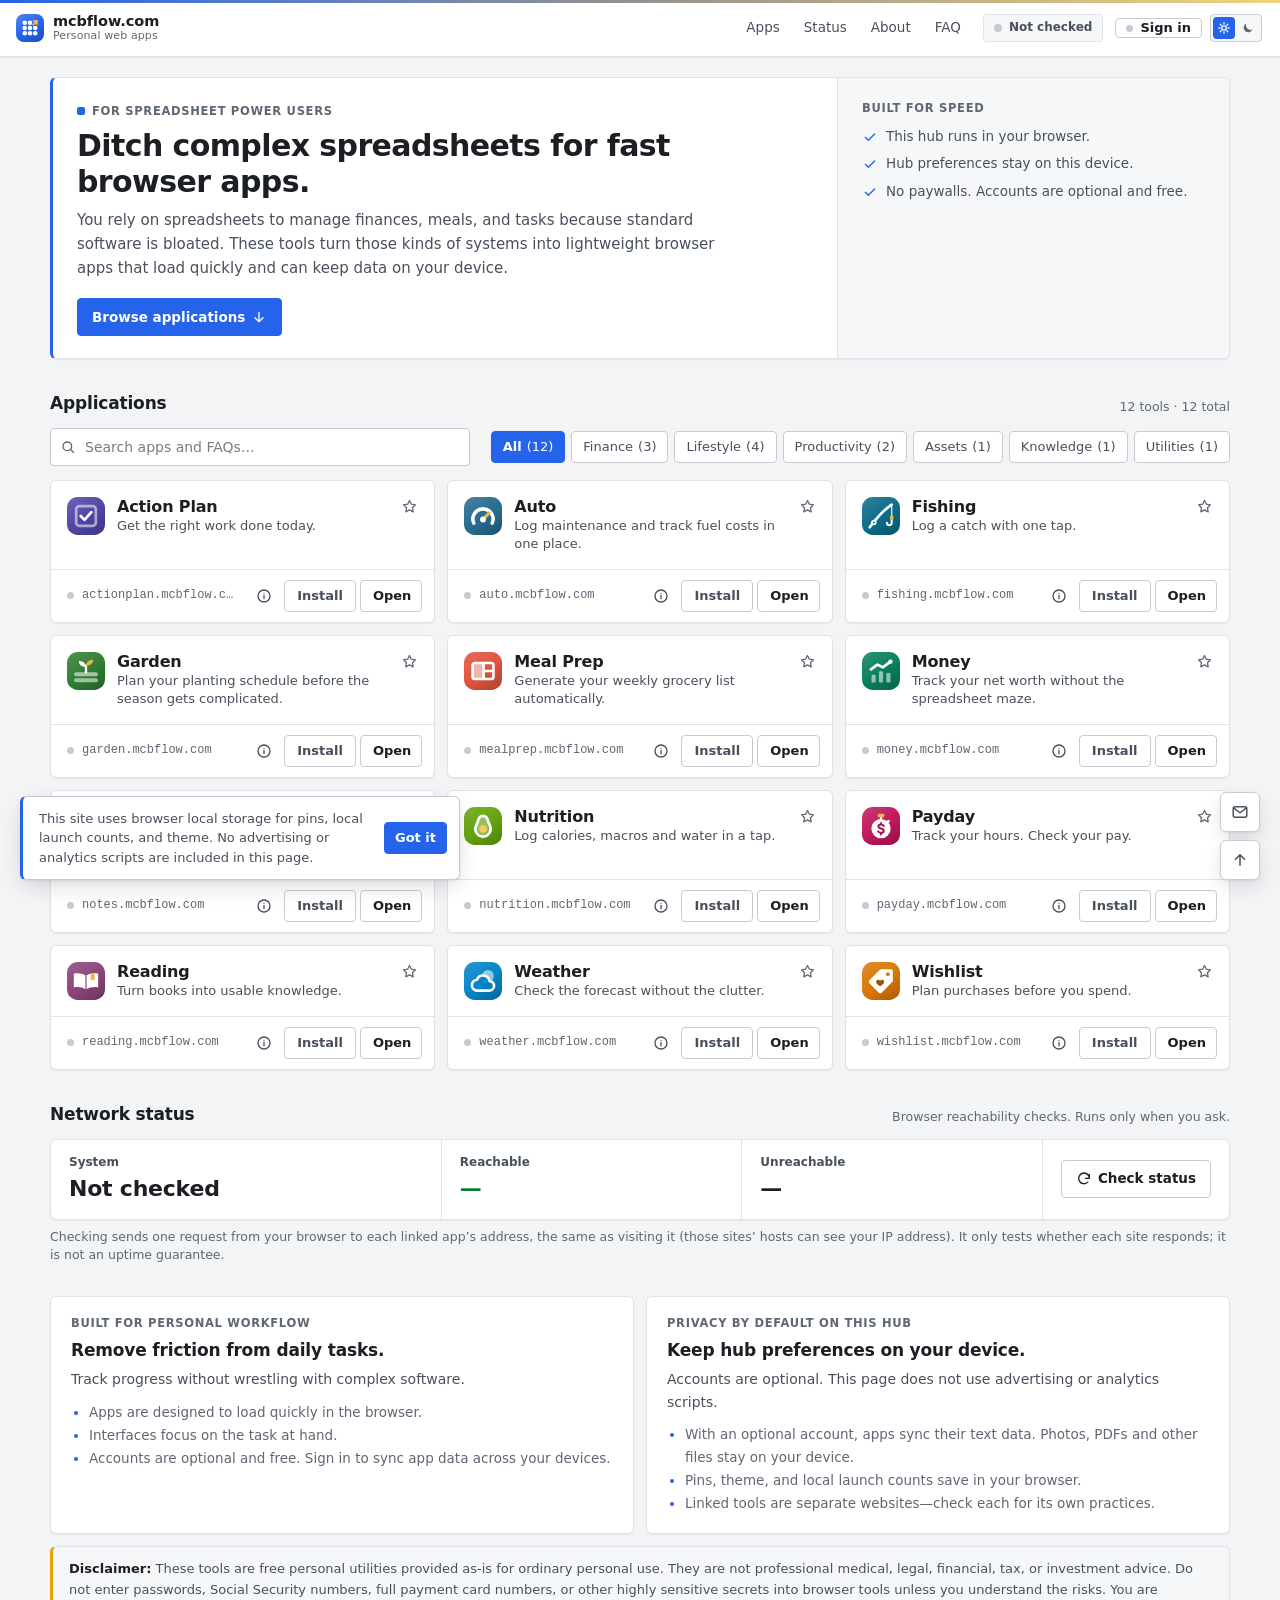
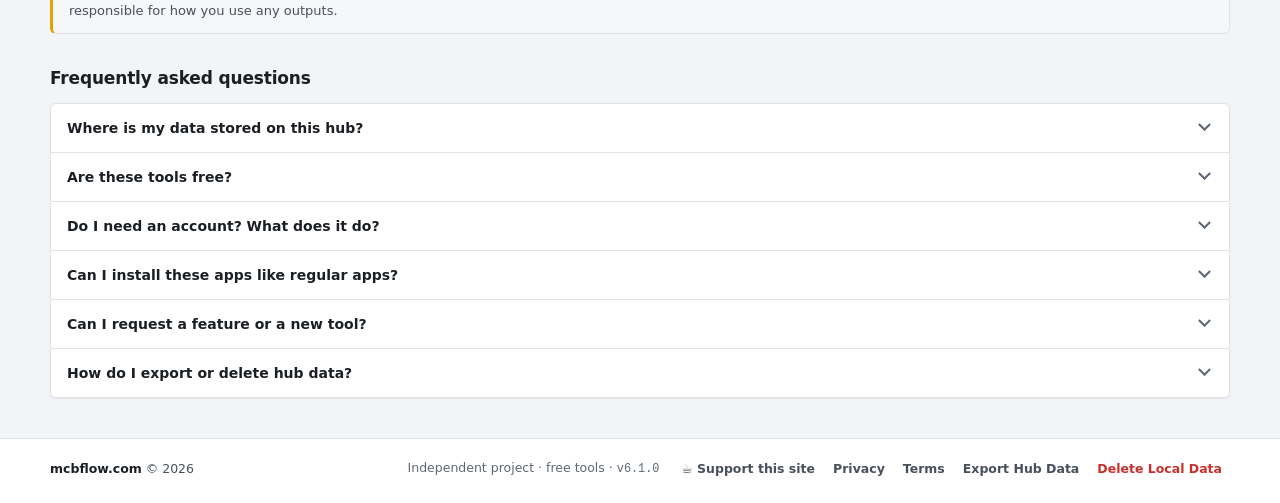
==== index.html @ af7d4f02 "Add files via upload" ====
<!DOCTYPE html>
<html lang="en" data-theme="light">
<head>
<meta charset="UTF-8">
<meta name="viewport" content="width=device-width, initial-scale=1.0">
<meta name="theme-color" content="#ffffff">
<meta name="description" content="mcbflow.com: Practical browser tools for spreadsheet users. Free, local-first personal web apps.">
<meta name="referrer" content="strict-origin-when-cross-origin">
<meta http-equiv="Content-Security-Policy" content="default-src 'none'; script-src 'unsafe-inline'; style-src 'self' 'unsafe-inline'; img-src 'self' data:; connect-src https:; base-uri 'none'; form-action 'none'">
<title>mcbflow.com: Personal Web Apps</title>
<link rel="canonical" href="https://mcbflow.com/">
<meta property="og:type" content="website">
<meta property="og:site_name" content="mcbflow.com">
<meta property="og:url" content="https://mcbflow.com/">
<meta property="og:title" content="mcbflow.com: free browser apps by Matthew Broyer">
<meta property="og:description" content="Free, local-first web apps for money, pay, meals, notes, reading, nutrition, garden, fishing, weather and more. Open them in your browser or install them.">
<meta property="og:image" content="https://mcbflow.com/og-image.png">
<meta property="og:image:width" content="1200">
<meta property="og:image:height" content="630">
<meta property="og:image:alt" content="mcbflow.com: free browser apps by Matthew Broyer">
<meta name="twitter:card" content="summary_large_image">
<link rel="icon" href="/favicon.svg" type="image/svg+xml">
<link rel="icon" href="/favicon.ico" sizes="any">
<link rel="apple-touch-icon" href="/apple-touch-icon.png">
<script>
// Clickjacking guard: GitHub Pages can't send frame-blocking headers, so refuse to display inside another site's frame.
if (window.top !== window.self) { document.documentElement.style.display = "none"; try { window.top.location = window.self.location.href; } catch (_) {} }
</script>
<link rel="stylesheet" href="/hub.css">
</head>
<body>

<a href="#main-content" class="skip-link">Skip to content</a>

<header class="topbar page-bar">
 <div class="shell topbarInner">
  <a class="brand" href="#">
   <span class="brandMark" aria-hidden="true"><svg focusable="false" xmlns="http://www.w3.org/2000/svg" viewBox="0 0 64 64"><defs><linearGradient id="hbg" gradientUnits="userSpaceOnUse" x1="10" y1="0" x2="54" y2="64"><stop offset="0" stop-color="#4B7FF0"/><stop offset=".55" stop-color="#2563EB"/><stop offset="1" stop-color="#1A4FC4"/></linearGradient><clipPath id="hbc"><rect width="64" height="64" rx="18"/></clipPath></defs><g clip-path="url(#hbc)"><rect width="64" height="64" fill="url(#hbg)"/><g fill="#fff"><circle cx="20" cy="20" r="5.2"/><circle cx="32" cy="20" r="5.2"/><circle cx="20" cy="32" r="5.2"/><circle cx="32" cy="32" r="5.2"/><circle cx="44" cy="32" r="5.2"/><circle cx="20" cy="44" r="5.2"/><circle cx="32" cy="44" r="5.2"/><circle cx="44" cy="44" r="5.2"/></g>
<path d="M39.5 24.5 48 16M41 16h7v7" fill="none" stroke="#F2B640" stroke-width="4.2" stroke-linecap="round" stroke-linejoin="round"/></g></svg></span>
   <span>
    <span class="brandName">mcbflow.com</span>
    <span class="brandSub">Personal web apps</span>
   </span>
  </a>
  <div class="headerActions actions">
   <nav class="topnav" id="mainNav" aria-label="Site navigation">
    <a href="#apps">Apps</a>
    <a href="#status-title">Status</a>
    <a href="#about">About</a>
    <a href="#faq">FAQ</a>
    <span class="navStatus" title="Linked app reachability">
     <span id="navStatusDot" class="statusDot dim" aria-hidden="true"></span>
     <span id="navStatusText">Not checked</span>
    </span>
   </nav>
   <a id="accountBtn" class="btn sm acctBtn" href="/account.html" title="Optional account for syncing app data"><span id="acctDot" class="statusDot dim" aria-hidden="true"></span><span id="acctLbl">Sign in</span></a>
   <button id="themeToggle" class="themesw" type="button" role="switch" aria-checked="false" aria-label="Dark mode" title="Dark mode"><span class="tk"><svg class="i-sun" viewBox="0 0 20 20" width="14" height="14" aria-hidden="true" fill="none" stroke="currentColor" stroke-width="1.8" stroke-linecap="round"><circle cx="10" cy="10" r="3.2"/><path d="M10 2.5v1.8M10 15.7v1.8M2.5 10h1.8M15.7 10h1.8M4.7 4.7l1.3 1.3M14 14l1.3 1.3M4.7 15.3 6 14M14 6l1.3-1.3"/></svg><svg class="i-moon" viewBox="0 0 20 20" width="14" height="14" aria-hidden="true" fill="currentColor"><path d="M16.5 12.2A6.6 6.6 0 0 1 7.8 3.5a6.6 6.6 0 1 0 8.7 8.7Z"/></svg><i class="th"></i></span></button>
   <button id="mobileMenuBtn" class="btn btn-icon menu-toggle tb" type="button" aria-expanded="false" aria-label="Toggle menu" aria-controls="mainNav"><svg class="i" viewBox="0 0 24 24" aria-hidden="true"><path d="M4 6h16M4 12h16M4 18h16"/></svg></button>
  </div>
  <div id="scrollProgress" class="scroll-progress" role="presentation"></div>
 </div>
</header>

<main id="main-content" class="shell">
 <section class="hero" aria-labelledby="heroTitle">
  <div class="heroGrid">
   <div class="heroMain">
    <span class="kicker"><span class="kickerMark" aria-hidden="true"></span>For spreadsheet power users</span>
    <h1 id="heroTitle">Ditch complex spreadsheets for fast browser apps.</h1>
    <p class="heroCopy">You rely on spreadsheets to manage finances, meals, and tasks because standard software is bloated. These tools turn those kinds of systems into lightweight browser apps that load quickly and can keep data on your device.</p>
    <a href="#apps" class="btn btnPrimary">Browse applications <svg class="i" viewBox="0 0 24 24" aria-hidden="true"><path d="M12 5v14M6 13l6 6 6-6"/></svg></a>
   </div>
   <aside class="heroSide">
    <div class="sideTitle">Built for speed</div>
    <ul class="sideText">
     <li><svg class="i" viewBox="0 0 24 24" aria-hidden="true"><path d="M5 12.5l4.5 4.5L19 7.5"/></svg>This hub runs in your browser.</li>
     <li><svg class="i" viewBox="0 0 24 24" aria-hidden="true"><path d="M5 12.5l4.5 4.5L19 7.5"/></svg>Hub preferences stay on this device.</li>
     <li><svg class="i" viewBox="0 0 24 24" aria-hidden="true"><path d="M5 12.5l4.5 4.5L19 7.5"/></svg>No paywalls. Accounts are optional and free.</li>
    </ul>
   </aside>
  </div>
 </section>

 <section id="apps" class="section" aria-labelledby="apps-title">
  <div class="sectionHead">
   <h2 id="apps-title" class="sectionTitle">Applications</h2>
   <div id="resultMeta" class="sectionMeta">10 tools</div>
  </div>
  <div class="controls">
   <label for="searchInput" class="searchWrap">
    <span class="vh">Search applications and FAQs</span>
    <svg class="i" viewBox="0 0 24 24" aria-hidden="true"><circle cx="11" cy="11" r="6.5"/><path d="M20 20l-4.2-4.2"/></svg>
    <input id="searchInput" class="search" type="search" placeholder="Search apps and FAQs…" autocomplete="off">
   </label>
   <div id="filters" class="filters" role="group" aria-label="Filter applications"></div>
  </div>
  <div id="toolsGrid" class="grid"></div>
  <div id="emptyState" class="empty" hidden>
   <strong>No apps match that search.</strong>
   <span>Try a different term, or pick “All” to see every tool.</span>
  </div>
 </section>

 <section class="section" aria-labelledby="status-title">
  <div class="sectionHead">
   <h2 id="status-title" class="sectionTitle">Network status</h2>
   <div class="sectionMeta">Browser reachability checks. Runs only when you ask.</div>
  </div>
  <div class="statusBoard" role="status" aria-live="polite">
   <div class="statusBlock">
    <div class="statusLabel">System</div>
    <div id="systemStatus" class="statusValue white">Not checked</div>
   </div>
   <div class="statusBlock">
    <div class="statusLabel">Reachable</div>
    <div id="onlineCount" class="statusValue green">—</div>
   </div>
   <div class="statusBlock">
    <div class="statusLabel">Unreachable</div>
    <div id="offlineCount" class="statusValue white">—</div>
   </div>
   <div class="statusBlock statusActions">
    <button id="refreshStatus" class="btn" type="button"><svg class="i" viewBox="0 0 24 24" aria-hidden="true"><path d="M20 11a8 8 0 1 0-2.3 5.7M20 5v6h-6"/></svg>Check status</button>
   </div>
  </div>
  <p class="statusNote">Checking sends one request from your browser to each linked app’s address, the same as visiting it (those sites’ hosts can see your IP address). It only tests whether each site responds; it is not an uptime guarantee.</p>
 </section>

 <section id="about" class="section" aria-labelledby="about-title">
  <h2 id="about-title" class="vh">About</h2>
  <div class="about">
   <div class="aboutBlock">
    <div class="eyebrow">Built for personal workflow</div>
    <h3>Remove friction from daily tasks.</h3>
    <p>Track progress without wrestling with complex software.</p>
    <ul>
     <li>Apps are designed to load quickly in the browser.</li>
     <li>Interfaces focus on the task at hand.</li>
     <li>Accounts are optional and free. Sign in to sync app data across your devices.</li>
    </ul>
   </div>
   <div class="aboutBlock">
    <div class="eyebrow">Privacy by default on this hub</div>
    <h3>Keep hub preferences on your device.</h3>
    <p>Accounts are optional. This page does not use advertising or analytics scripts.</p>
    <ul>
     <li>With an optional account, apps sync their text data. Photos, PDFs and other files stay on your device.</li>
     <li>Pins, theme, and local launch counts save in your browser.</li>
     <li>Linked tools are separate websites—check each for its own practices.</li>
    </ul>
   </div>
  </div>
  <div class="disclaimerBox" role="note">
   <strong>Disclaimer:</strong> These tools are free personal utilities provided as-is for ordinary personal use. They are not professional medical, legal, financial, tax, or investment advice. Do not enter passwords, Social Security numbers, full payment card numbers, or other highly sensitive secrets into browser tools unless you understand the risks. You are responsible for how you use any outputs.
  </div>
 </section>

 <section id="faq" class="section" aria-labelledby="faq-title">
  <div class="sectionHead">
   <h2 id="faq-title" class="sectionTitle">Frequently asked questions</h2>
  </div>
  <div class="faq-list">
   <div class="faq-item">
    <button class="faq-btn" type="button" aria-expanded="false" aria-controls="faq-ans-1">Where is my data stored on this hub?</button>
    <div class="faq-content" id="faq-ans-1" aria-hidden="true">
     <p>On this hub page, preferences such as theme, pinned apps, and local launch counts are stored in your browser’s local storage for this site only. These hub preferences are never uploaded. If you create an optional account, apps you sign in to also save a copy of their data to your account so it can sync between devices; see <strong>Privacy</strong> for details. Linked apps (Money, Meal Prep, and so on) are separate sites—review each app you use.</p>
    </div>
   </div>
   <div class="faq-item">
    <button class="faq-btn" type="button" aria-expanded="false" aria-controls="faq-ans-2">Are these tools free?</button>
    <div class="faq-content" id="faq-ans-2" aria-hidden="true">
     <p>This hub and the listed tools are free. Accounts are optional and free too; there’s no paid tier. Individual apps may change over time; if paid features ever appear, they should be stated clearly on that app. There's an optional "Support this site" link in the footer for anyone who wants to help cover hosting costs. It's never required.</p>
    </div>
   </div>
   <div class="faq-item">
    <button class="faq-btn" type="button" aria-expanded="false" aria-controls="faq-ans-account">Do I need an account? What does it do?</button>
    <div class="faq-content" id="faq-ans-account" aria-hidden="true">
     <p>No. Every app works without one, saving to your browser as before. An optional free account (on the <a href="/account.html">Account</a> page) lets apps sync their data, such as records, settings and progress, across your devices. Files like photos, PDFs and audiobooks never upload; they stay on the device where you added them. You can export everything synced, delete one app’s synced data, or delete your account at any time. Each app still has import and export as a backup.</p>
    </div>
   </div>
   <div class="faq-item">
    <button class="faq-btn" type="button" aria-expanded="false" aria-controls="faq-ans-install">Can I install these apps like regular apps?</button>
    <div class="faq-content" id="faq-ans-install" aria-hidden="true">
     <p>Yes. Press <strong>Install</strong> on an app’s card: the app opens and shows its own install prompt. In Chrome or Edge on a computer or Android, that’s a real Install button. On iPhone or iPad, tap Share, then Add to Home Screen. Firefox on a computer can’t install web apps, so you can still use them in a tab. Installed apps open in their own window and keep your data in the same place as the website version on that device.</p>
    </div>
   </div>
   <div class="faq-item">
    <button class="faq-btn" type="button" aria-expanded="false" aria-controls="faq-ans-3">Can I request a feature or a new tool?</button>
    <div class="faq-content" id="faq-ans-3" aria-hidden="true">
     <p>Send feature requests via the email button on the bottom right. There is no guarantee of a response or that a request will be built.</p>
    </div>
   </div>
   <div class="faq-item">
    <button class="faq-btn" type="button" aria-expanded="false" aria-controls="faq-ans-4">How do I export or delete hub data?</button>
    <div class="faq-content" id="faq-ans-4" aria-hidden="true">
     <p>Use Export Hub Data or Delete Local Data in the footer. Delete removes this site’s local storage keys for theme, pins, launch counts and the storage notice preference in this browser.</p>
    </div>
   </div>
  </div>
 </section>
</main>

<footer class="siteFooter">
 <div class="shell footerLine">
  <div><b>mcbflow.com</b> © 2026</div>
  <div class="footerNote">
   <span>Independent project · free tools · <code>v6.1.0</code></span>
   <span class="footerLinks">
    <a class="flink" href="https://buymeacoffee.com/matthewbroyer" target="_blank" rel="noopener noreferrer">☕ Support this site</a>
    <button type="button" id="openPrivacy">Privacy</button>
    <button type="button" id="openTerms">Terms</button>
    <button type="button" id="exportDataBtn">Export Hub Data</button>
    <button type="button" id="triggerResetBtn">Delete Local Data</button>
   </span>
  </div>
 </div>
 <div class="floating-group">
  <a href="mailto:matthewbroyer@outlook.com" class="float-btn" aria-label="Contact Matthew by email" title="Email"><svg class="i" viewBox="0 0 24 24" aria-hidden="true"><rect x="3" y="5" width="18" height="14" rx="2"/><path d="M3.5 6.5L12 13l8.5-6.5"/></svg></a>
  <button id="scrollTopBtn" class="float-btn" type="button" aria-label="Scroll back to top" title="Back to top"><svg class="i" viewBox="0 0 24 24" aria-hidden="true"><path d="M12 19V5M6 11l6-6 6 6"/></svg></button>
 </div>
</footer>

<!-- App Details Modal -->
<div id="modal" class="modal" aria-hidden="true">
 <div class="modalCard" role="dialog" aria-modal="true" aria-labelledby="modalTitle">
  <div class="modalHead">
   <div>
    <div id="modalCat" class="cat">Category</div>
    <div id="modalTitle" class="modalTitle">App</div>
    <div id="modalDomain" class="modalDomain">domain</div>
   </div>
   <button class="modalClose" data-close="modal" type="button" aria-label="Close details">×</button>
  </div>
  <div class="modalBody">
   <p id="modalDesc"></p>
   <div id="modalFeatures" class="modalList"></div>
   <div class="modalMeta">
    <div><div class="metaLabel">Reachability</div><div id="modalStatus" class="metaValue">—</div></div>
    <div><div class="metaLabel">Local launches (this browser)</div><div id="modalLaunches" class="metaValue">0</div></div>
   </div>
  </div>
  <div class="modalFoot">
   <button id="modalCopy" class="btn" type="button">Copy URL</button>
   <a id="modalInstall" class="btn" href="#" target="_blank" rel="noopener">Install</a>
   <a id="modalLaunch" class="btn launch" href="#">Open app</a>
  </div>
 </div>
</div>

<!-- Privacy Modal -->
<div id="privacyModal" class="modal" aria-hidden="true">
 <div class="modalCard" role="dialog" aria-modal="true" aria-labelledby="privacyTitle">
  <div class="modalHead">
   <div><div id="privacyTitle" class="modalTitle">Privacy</div></div>
   <button class="modalClose" data-close="privacyModal" type="button" aria-label="Close">×</button>
  </div>
  <div class="modalBody legalBody">
   <p><strong>Last updated:</strong> October 2026</p>
   <p>This page (the mcbflow.com hub) and its Account page are a free personal project run by Matthew Broyer. You don’t need an account to use anything here. The site does not load advertising, analytics, fonts, or scripts from other companies’ servers, and its code does not set cookies. The account sign-in library (supabase-js) is open-source code hosted on this site.</p>
   <h3>What this hub stores on your device</h3>
   <ul>
    <li>Theme preference (light/dark)</li>
    <li>Pinned app IDs</li>
    <li>Local launch counts for listed apps</li>
    <li>Whether you dismissed the local-storage notice</li>
   </ul>
   <p>These values are kept in your browser’s local storage for this site. This page does not send them anywhere. They stay until you delete them with <strong>Delete Local Data</strong> in the footer or clear your browser’s site data. <strong>Export Hub Data</strong> saves a copy to your own device.</p>
   <h3>What leaves your browser</h3>
   <ul>
    <li>This site is hosted on GitHub Pages. GitHub logs visitors’ IP addresses for security purposes, as it does for every GitHub Pages site. Those logs are controlled by GitHub, not by this page’s code, and are covered by the <a href="https://docs.github.com/en/site-policy/privacy-policies/github-general-privacy-statement" target="_blank" rel="noopener noreferrer">GitHub Privacy Statement</a>.</li>
    <li>If you press <strong>Check status</strong>, your browser sends one request to each listed app’s address to see whether it responds. Those sites’ hosts can see that request the way they would see a visit. Nothing from this page’s local storage is included.</li>
    <li>If you open a linked app, your browser goes to that site.</li>
    <li>If you click “Support this site,” your browser opens buymeacoffee.com, a separate service with its own privacy policy. This page does not send it any of your local storage data.</li>
    <li>If you email me, I receive your email address and whatever you write, and I use it to reply to you.</li>
   </ul>
   <h3>Optional account</h3>
   <p>If you create an account, this is what’s stored and why:</p>
   <ul>
    <li><strong>Your email address and password</strong>, to sign you in. Passwords are stored only as a secure hash by the sign-in service; nobody can read them.</li>
    <li><strong>A display name</strong>, if you enter one, and the date you signed up.</li>
    <li><strong>Synced app data</strong>: the text records, settings and progress of apps you sign in to, so they match across your devices. Files such as photos, PDFs, audiobooks and attachments are never uploaded and stay on each device.</li>
    <li>Your browser keeps a sign-in token in local storage for each site where you’re signed in (not a cookie). Signing out removes it.</li>
   </ul>
   <p>Two services handle this on my behalf. <strong>Supabase</strong> hosts the account database and sign-in (servers in the eastern United States; <a href="https://supabase.com/privacy" target="_blank" rel="noopener noreferrer">Supabase privacy policy</a>). <strong>Resend</strong> sends account emails such as sign-up confirmations and password resets from no-reply@mail.mcbflow.com (<a href="https://resend.com/legal/privacy-policy" target="_blank" rel="noopener noreferrer">Resend privacy policy</a>). Your data isn’t sold, shared for advertising, or used for anything other than running your account. Each account can read only its own data.</p>
   <p>On the <a href="/account.html">Account</a> page you can export all your synced data as a file, delete one app’s synced data, change your email or password, or delete your account. Deleting your account permanently removes your login, profile and all synced data. Data saved inside each app on your own devices isn’t affected. Synced data is kept until you delete it or your account.</p>
   <h3>Linked apps</h3>
   <p>Listed tools (for example money.mcbflow.com) are separate websites, each on its own subdomain of mcbflow.com, with their own privacy information. This policy covers only this hub page.</p>
   <h3>Changes</h3>
   <p>If this page starts handling data differently, this policy will be updated and the date above changed.</p>
   <h3>Children</h3>
   <p>This hub is not directed at children. You must be 13 or older to create an account, and I don’t knowingly collect personal information from children under 13. If you believe a child has created an account, email me and I’ll delete it.</p>
   <h3>Contact</h3>
   <p>Questions: <a href="mailto:matthewbroyer@outlook.com">matthewbroyer@outlook.com</a></p>
   <p>You can export or delete this hub’s local data using the footer controls, and your account data on the <a href="/account.html">Account</a> page.</p>
  </div>
  <div class="modalFoot">
   <button class="btn" data-close="privacyModal" type="button">Close</button>
  </div>
 </div>
</div>

<!-- Terms Modal -->
<div id="termsModal" class="modal" aria-hidden="true">
 <div class="modalCard" role="dialog" aria-modal="true" aria-labelledby="termsTitle">
  <div class="modalHead">
   <div><div id="termsTitle" class="modalTitle">Terms of use</div></div>
   <button class="modalClose" data-close="termsModal" type="button" aria-label="Close">×</button>
  </div>
  <div class="modalBody legalBody">
   <p><strong>Last updated:</strong> October 2026</p>
   <p>This hub is a free directory of browser tools run by Matthew Broyer (“the operator”). By using it, you agree to these simple terms.</p>
   <h3>Intended use</h3>
   <p>Personal, lawful use. This is not a regulated professional service. Linked apps are separate sites and may post their own terms.</p>
   <h3>Accounts</h3>
   <p>Accounts are optional and free. You must be 13 or older to create one. Keep your password private; you’re responsible for activity on your account. Sync is a convenience, not a guaranteed backup: keep using each app’s export to save your own copies. The operator may suspend or delete accounts that misuse the service, and may end the account service with reasonable notice where practical. You can delete your account at any time on the Account page.</p>
   <h3>No professional advice</h3>
   <p>Nothing here is medical, legal, financial, tax, or investment advice. You are responsible for decisions you make.</p>
   <h3>Availability</h3>
   <p>The site and linked apps may change, break, or go offline without notice. Status indicators are best-effort reachability checks only.</p>
   <h3>Prohibited misuse</h3>
   <p>Do not attempt to disrupt the site, abuse contact channels, or use the tools for illegal activity.</p>
   <h3>Intellectual property</h3>
   <p>The site’s design, text, and icons belong to the operator unless otherwise noted. Any other companies’ names or trademarks belong to their owners, and this site is not affiliated with or endorsed by them.</p>
   <h3>Limitation</h3>
   <p>The software is provided “as is,” without warranties of any kind to the fullest extent permitted by law. The operator is not liable for losses arising from use or inability to use the tools, except where liability cannot be limited under applicable law.</p>
   <h3>Governing law</h3>
   <p>These terms are governed by the laws of the State of New Hampshire, USA, except where the law of your state requires otherwise.</p>
   <h3>Changes</h3>
   <p>These terms may be updated by revising this page. Continued use after changes means you accept the updated terms.</p>
   <h3>Contact</h3>
   <p><a href="mailto:matthewbroyer@outlook.com">matthewbroyer@outlook.com</a></p>
  </div>
  <div class="modalFoot">
   <button class="btn" data-close="termsModal" type="button">Close</button>
  </div>
 </div>
</div>

<!-- Destructive Action Modal -->
<div id="confirmModal" class="modal" aria-hidden="true">
 <div class="modalCard narrow" role="alertdialog" aria-modal="true" aria-labelledby="confirmTitle" aria-describedby="confirmDesc">
  <div class="modalHead">
   <div><div id="confirmTitle" class="modalTitle">Clear all hub data?</div></div>
   <button class="modalClose" data-close="confirmModal" type="button" aria-label="Cancel">×</button>
  </div>
  <div class="modalBody">
   <p id="confirmDesc">This permanently erases this site’s saved pins, launch statistics, theme preference, and storage-notice preference from this browser. It cannot be undone. Linked apps’ own data is not deleted by this action.</p>
  </div>
  <div class="modalFoot">
   <button class="btn" data-close="confirmModal" type="button">Cancel</button>
   <button id="confirmResetBtn" class="btn btnDanger" type="button">Delete data</button>
  </div>
 </div>
</div>

<div id="toast" class="toast" role="status" aria-live="polite">Copied</div>

<div id="storageBanner" class="storage-banner" role="region" aria-label="Local storage notice">
 <div>This site uses browser local storage for pins, local launch counts, and theme. No advertising or analytics scripts are included in this page.</div>
 <button id="acceptStorage" class="btn btnPrimary sm" type="button">Got it</button>
</div>

<script>
const APPS = [
{id:"mbmoney",name:"Money",domain:"money.mcbflow.com",url:"https://money.mcbflow.com",category:"Finance",accent:"finance",icon:"$",install:true,tagline:"Track your net worth without the spreadsheet maze.",description:"See cash flow and savings goals in one simple dashboard. Manage personal wealth without complex accounting software.",features:["Wealth tracking","Cash flow","Savings goals","Account overview"]},
{id:"mbwishlist",name:"Wishlist",domain:"wishlist.mcbflow.com",url:"https://wishlist.mcbflow.com",category:"Finance",accent:"finance",icon:"W",install:true,tagline:"Plan purchases before you spend.",description:"Keep planned purchases in one list, sorted by need vs. want, price, and need-by date. Check items out from a cart and see your spend totals in Purchased history.",features:["Need vs. want","Cart & checkout","Purchase history","JSON/CSV backup"]},
{id:"mbmealprep",name:"Meal Prep",domain:"mealprep.mcbflow.com",url:"https://mealprep.mcbflow.com",category:"Lifestyle",accent:"lifestyle",icon:"＋",install:true,tagline:"Generate your weekly grocery list automatically.",description:"Scale recipes and hit nutrition targets without manual math. Plan meals quickly so you can get in and out of the kitchen.",features:["Recipe scaling","Grocery list","Nutrition targets","Weekly planning"]},
{id:"mbactionplan",name:"Action Plan",domain:"actionplan.mcbflow.com",url:"https://actionplan.mcbflow.com",category:"Productivity",accent:"productivity",icon:"✓",install:true,tagline:"Get the right work done today.",description:"Focus on top priorities with a visual matrix and built-in timer. Task data is designed to stay on your machine in that app.",features:["Priority matrix","Focus timer","Projects","Local backup"]},
{id:"mbauto",name:"Auto",domain:"auto.mcbflow.com",url:"https://auto.mcbflow.com",category:"Assets",accent:"assets",icon:"A",install:true,tagline:"Log maintenance and track fuel costs in one place.",description:"Keep service records, track cost of ownership, and know when maintenance is due.",features:["Service log","Fuel tracking","Repair history","Ownership costs"]},
{id:"mbreading",name:"Reading",domain:"reading.mcbflow.com",url:"https://reading.mcbflow.com",category:"Knowledge",accent:"knowledge",icon:"B",install:true,tagline:"Turn books into usable knowledge.",description:"Track your reading queue and save takeaways next to the source material.",features:["Reading queue","Progress","Notes","Takeaways"]},
{id:"mbgardening",name:"Garden",domain:"garden.mcbflow.com",url:"https://garden.mcbflow.com",category:"Lifestyle",accent:"lifestyle",icon:"✦",install:true,tagline:"Plan your planting schedule before the season gets complicated.",description:"Map garden beds and log harvests. Keep a record of what grew well for next year.",features:["Bed planning","Planting schedule","Crop tracking","Harvest log"]},
{id:"mbfishing",name:"Fishing",domain:"fishing.mcbflow.com",url:"https://fishing.mcbflow.com",category:"Lifestyle",accent:"lifestyle",icon:"F",install:true,tagline:"Log a catch with one tap.",description:"Record each fish as you catch it, then look back through your catches on a map and in simple stats. No account needed; your catches are saved in your browser, not on a server.",features:["One-tap logging","Catch history","Map","Stats"]},
{id:"mbnutrition",name:"Nutrition",domain:"nutrition.mcbflow.com",url:"https://nutrition.mcbflow.com",category:"Lifestyle",accent:"lifestyle",icon:"N",install:true,tagline:"Log calories, macros and water in a tap.",description:"Track calories, macros and hydration from about 7,800 foods, set personal targets, and log fasting and supplements. No account needed.",features:["Food log","Macro targets","Hydration","Fasting & supplements"]},
{id:"mbnotes",name:"Notes",domain:"notes.mcbflow.com",url:"https://notes.mcbflow.com",category:"Productivity",accent:"productivity",icon:"N",install:true,tagline:"Quick notes and checklists that stay on your device.",description:"Write notes and checklists, pin, tag and link them, and import from Google Keep. Runs in your browser with no account.",features:["Notes & checklists","Tags & links","Google Keep import","Archive & trash"]},
{id:"mbpayday",name:"Payday",domain:"payday.mcbflow.com",url:"https://payday.mcbflow.com",category:"Finance",accent:"finance",icon:"P",install:true,tagline:"Track your hours. Check your pay.",description:"Log shifts or clock in and out, estimate overtime and take-home pay, and compare it with your paystubs. Pay and tax figures are rough planning estimates.",features:["Time clock","Overtime by job","Take-home estimate","Paystub check"]},
{id:"mbweather",name:"Weather",domain:"weather.mcbflow.com",url:"https://weather.mcbflow.com",category:"Utilities",accent:"utilities",icon:"W",install:true,tagline:"Check the forecast without the clutter.",description:"See your forecast, hourly outlook, radar and alerts in one fast browser app. Your settings stay on this device; weather services receive only the coordinates you look up.",features:["Forecast","Hourly","Radar","Alerts"]},
];
// Logos: each app's own favicon.svg, copied in (embedded so the hub never loads anything from the apps).
const LOGOS = {
 mbmoney: `<svg viewBox="0 0 64 64" xmlns="http://www.w3.org/2000/svg"><defs><linearGradient id="mbmo-g1" gradientUnits="userSpaceOnUse" x1="10" y1="0" x2="54" y2="64"><stop offset="0" stop-color="#2b9172"/><stop offset=".55" stop-color="#087F5B"/><stop offset="1" stop-color="#066649"/></linearGradient><clipPath id="mbmo-c1"><rect width="64" height="64" rx="18"/></clipPath></defs><g clip-path="url(#mbmo-c1)"><rect width="64" height="64" fill="url(#mbmo-g1)"/><g transform="translate(0,2.3)"><rect x="16" y="36" width="7" height="13" rx="1.5" fill="#ffffff" fill-opacity="0.55"/><rect x="28.5" y="30" width="7" height="19" rx="1.5" fill="#ffffff" fill-opacity="0.55"/><rect x="41" y="33" width="7" height="16" rx="1.5" fill="#ffffff" fill-opacity="0.55"/><path d="M 15,27 26,19 35,23.5 48,14" stroke="#ffffff" stroke-width="4.5" stroke-linecap="round" stroke-linejoin="round" fill="none"/><circle cx="48" cy="14" r="3.5999999" fill="#ffffff"/></g></g></svg>`,
 mbwishlist: `<svg xmlns="http://www.w3.org/2000/svg" viewBox="0 0 64 64"><defs><linearGradient id="mbwi-g1" gradientUnits="userSpaceOnUse" x1="10" y1="0" x2="54" y2="64"><stop offset="0" stop-color="#de8a29"/><stop offset=".55" stop-color="#D97706"/><stop offset="1" stop-color="#ae5f05"/></linearGradient><clipPath id="mbwi-c1"><rect width="64" height="64" rx="18"/></clipPath></defs><g clip-path="url(#mbwi-c1)"><rect width="64" height="64" fill="url(#mbwi-g1)"/><path d="M33 12h15a4 4 0 0 1 4 4v15a4 4 0 0 1-1.2 2.8L33.5 51.2a4 4 0 0 1-5.7 0L12.8 36.2a4 4 0 0 1 0-5.7L30.2 13.2A4 4 0 0 1 33 12z" fill="#fff"/> <circle cx="43.5" cy="20.5" r="3.2" fill="#D97706"/><path d="M30.5 41c-4.4-3-6.8-5.2-6.8-7.8a3.5 3.5 0 0 1 6.8-1.1 3.5 3.5 0 0 1 6.8 1.1c0 2.6-2.4 4.8-6.8 7.8z" fill="#9A4F05"/></g></svg>`,
 mbmealprep: `<svg viewBox="0 0 64 64" xmlns="http://www.w3.org/2000/svg"><defs><linearGradient id="mbme-g19" gradientUnits="userSpaceOnUse" x1="10" y1="0" x2="54" y2="64"><stop offset="0" stop-color="#e46a58"/><stop offset=".55" stop-color="#E0523D"/><stop offset="1" stop-color="#b34231"/></linearGradient><clipPath id="mbme-c19"><rect width="64" height="64" rx="18"/></clipPath></defs><g clip-path="url(#mbme-c19)"><rect width="64" height="64" fill="url(#mbme-g19)"/><rect x="14.5" y="18.5" width="35" height="27" rx="4" stroke="#ffffff" stroke-width="4.5" stroke-linecap="round" stroke-linejoin="round" fill="none"/><path d="M 33,19 V 45 M 33,32 H 49" stroke="#ffffff" stroke-width="4.5" stroke-linecap="round" stroke-linejoin="round" fill="none"/><rect x="16.151796" y="19.755266" width="15.855019" height="24.410162" rx="1.8294252" fill="#ffffff" fill-opacity="0.55" style="stroke-width:1.19065"/></g></svg>`,
 mbactionplan: `<svg viewBox="0 0 64 64" xmlns="http://www.w3.org/2000/svg"><defs><linearGradient id="mbac-g7" gradientUnits="userSpaceOnUse" x1="10" y1="0" x2="54" y2="64"><stop offset="0" stop-color="#6860b2"/><stop offset=".55" stop-color="#4F46A5"/><stop offset="1" stop-color="#3f3884"/></linearGradient><clipPath id="mbac-c7"><rect width="64" height="64" rx="18"/></clipPath></defs><g clip-path="url(#mbac-c7)"><rect width="64" height="64" fill="url(#mbac-g7)"/><rect x="15.5" y="15.5" width="33" height="33" rx="5" stroke="#fff" stroke-opacity=".55" stroke-width="4.5" fill="none"/><path d="m 23,32.000052 6.5,6.5 11.5,-13" stroke="#ffffff" stroke-width="4.5" stroke-linecap="round" stroke-linejoin="round" fill="none"/></g></svg>`,
 mbauto: `<svg xmlns="http://www.w3.org/2000/svg" viewBox="0 0 64 64"><defs><linearGradient id="g" gradientUnits="userSpaceOnUse" x1="10" y1="0" x2="54" y2="64"><stop offset="0" stop-color="#44809f"/><stop offset=".55" stop-color="#256B8F"/><stop offset="1" stop-color="#1e5672"/></linearGradient><clipPath id="c"><rect width="64" height="64" rx="18"/></clipPath></defs><g clip-path="url(#c)"><rect width="64" height="64" fill="url(#g)"/><path d="m 16.5,43.990999 a 17,17 0 1 1 31,0" fill="none" stroke="#fff" stroke-width="6" stroke-linecap="round" stroke-linejoin="round"/><path d="m 32,37.990999 10,-11" fill="none" stroke="#F2B640" stroke-width="5.5" stroke-linecap="round"/><circle cx="32" cy="37.990997" r="5" fill="#fff"/></g></svg>`,
 mbreading: `<svg xmlns="http://www.w3.org/2000/svg" viewBox="0 0 64 64"><defs><linearGradient id="mbre-g1" gradientUnits="userSpaceOnUse" x1="10" y1="0" x2="54" y2="64"><stop offset="0" stop-color="#9a5e8c"/><stop offset=".55" stop-color="#8A4479"/><stop offset="1" stop-color="#6e3661"/></linearGradient><clipPath id="mbre-c1"><rect width="64" height="64" rx="18"/></clipPath></defs><g clip-path="url(#mbre-c1)"><rect width="64" height="64" fill="url(#mbre-g1)"/><path d="M31 22.5C26 19 18.5 18 11.5 19.3v23.5c7-1.3 14.5-.3 19.5 3.2z" fill="#fff"/><path d="M33 22.5c5-3.5 12.5-4.5 19.5-3.2v23.5c-7-1.3-14.5-.3-19.5 3.2z" fill="#fff"/> <path d="M40 19.4V31.5l3.2-2.4 3.2 2.4V19" fill="#F2B640"/></g></svg>`,
 mbgardening: `<svg xmlns="http://www.w3.org/2000/svg" viewBox="0 0 64 64"><defs><linearGradient id="mbga-g1" gradientUnits="userSpaceOnUse" x1="10" y1="0" x2="54" y2="64"><stop offset="0" stop-color="#4f9051"/><stop offset=".55" stop-color="#2F7D32"/><stop offset="1" stop-color="#266428"/></linearGradient><clipPath id="mbga-c1"><rect width="64" height="64" rx="18"/></clipPath></defs><g clip-path="url(#mbga-c1)"><rect width="64" height="64" fill="url(#mbga-g1)"/><rect x="12" y="34" width="40" height="7" rx="3" fill="#fff" fill-opacity=".55"/><rect x="12" y="44" width="40" height="7" rx="3" fill="#fff" fill-opacity=".55"/><path d="M32 34V23" stroke="#fff" stroke-width="4" stroke-linecap="round"/><path d="M32 25c-.8-6.5-5.5-10-12-10 0 6.5 5 10 12 10z" fill="#fff"/><path d="M32 23c.8-6.5 5.5-10 12-10 0 6.5-5 10-12 10z" fill="#F2B640"/></g></svg>`,
 mbfishing: `<svg xmlns="http://www.w3.org/2000/svg" viewBox="0 0 64 64"><defs><linearGradient id="mbfi-g1" gradientUnits="userSpaceOnUse" x1="10" y1="0" x2="54" y2="64"><stop offset="0" stop-color="#2d809a"/><stop offset=".55" stop-color="#0B6B8A"/><stop offset="1" stop-color="#09566e"/></linearGradient><clipPath id="mbfi-c1"><rect width="64" height="64" rx="18"/></clipPath></defs><g clip-path="url(#mbfi-c1)"><rect width="64" height="64" fill="url(#mbfi-g1)"/><path d="M13 51C24 36 36 22 50 13" fill="none" stroke="#fff" stroke-width="4.5" stroke-linecap="round"/><circle cx="20" cy="43" r="4.6" fill="#fff"/><circle cx="20" cy="43" r="1.6" fill="#0B6B8A"/> <path d="M50 13v23" stroke="#fff" stroke-opacity=".8" stroke-width="2.4"/><path d="M50 38v5.5a4 4 0 0 1-8 0" fill="none" stroke="#fff" stroke-width="3.4" stroke-linecap="round"/><ellipse cx="50" cy="35" rx="3.2" ry="4.2" fill="#F2B640"/></g></svg>`,
 mbnutrition: `<svg xmlns="http://www.w3.org/2000/svg" viewBox="0 0 64 64"><defs><linearGradient id="mbnu-g1" gradientUnits="userSpaceOnUse" x1="10" y1="0" x2="54" y2="64"><stop offset="0" stop-color="#7bb02f"/><stop offset=".55" stop-color="#65A30D"/><stop offset="1" stop-color="#51820a"/></linearGradient><clipPath id="mbnu-c1"><rect width="64" height="64" rx="18"/></clipPath></defs><g clip-path="url(#mbnu-c1)"><rect width="64" height="64" fill="url(#mbnu-g1)"/><path d="M32 15 C37 15 39.5 19 40.5 23.5 C41.5 28 45 31 45 37 A13 13 0 0 1 19 37 C19 31 22.5 28 23.5 23.5 C24.5 19 27 15 32 15Z" fill="#fff" fill-opacity=".3" stroke="#fff" stroke-width="4.5" stroke-linecap="round" stroke-linejoin="round"/><circle cx="32" cy="37" r="6.5" fill="#F6C860"/></g></svg>`,
 mbweather: `<svg viewBox="0 0 64 64" xmlns:xlink="http://www.w3.org/1999/xlink" xmlns="http://www.w3.org/2000/svg"><defs><linearGradient id="mbwe-g25" gradientUnits="userSpaceOnUse" x1="10" y1="0" x2="54" y2="64"><stop offset="0" stop-color="#2595cf"/><stop offset=".55" stop-color="#0284C7"/><stop offset="1" stop-color="#026a9f"/></linearGradient><clipPath id="mbwe-c25"><rect width="64" height="64" rx="18"/></clipPath><linearGradient xlink:href="#mbwe-g25" id="mbwe-linearGradient5" gradientUnits="userSpaceOnUse" x1="10" y1="0" x2="54" y2="64"/></defs><g clip-path="url(#mbwe-c25)"><rect width="64" height="64" fill="url(#mbwe-g25)"/><g transform="translate(-0.66503232,1.1221731)"><circle cx="41" cy="22.5" r="10" fill="#ffffff" fill-opacity="0.55"/><path d="M 21.5,47 H 43 A 8.005623,8.005623 0 0 0 43.6,31 11,11 0 0 0 22.4,28.8 9.2,9.2 0 0 0 21.5,47 Z" fill="url(#mbwe-g25)" stroke="#ffffff" stroke-width="4.5" stroke-linecap="round" stroke-linejoin="round" style="fill:url(#mbwe-linearGradient5)"/></g></g></svg>`,
 mbnotes: `<svg xmlns="http://www.w3.org/2000/svg" viewBox="0 0 64 64"><defs><linearGradient id="nfav-g" gradientUnits="userSpaceOnUse" x1="10" y1="0" x2="54" y2="64"><stop offset="0" stop-color="#edbe2b"/><stop offset=".55" stop-color="#EAB308"/><stop offset="1" stop-color="#bb8f06"/></linearGradient><clipPath id="nfav-c"><rect width="64" height="64" rx="18"/></clipPath></defs><g clip-path="url(#nfav-c)"><rect width="64" height="64" fill="url(#nfav-g)"/><path d="M24 26.5h16M24 33.5h16M24 40.5h9" stroke="#fff" stroke-opacity=".55" stroke-width="4" stroke-linecap="round" fill="none"/><path d="M17.5 14.5h21.5l7.5 7.5v27.5h-29z" stroke="#fff" stroke-width="4.5" stroke-linecap="round" stroke-linejoin="round" fill="none"/><path d="M39 14.5v7.5h7.5" stroke="#fff" stroke-width="4.5" stroke-linecap="round" stroke-linejoin="round" fill="none"/></g></svg>`,
 mbpayday: `<svg xmlns="http://www.w3.org/2000/svg" viewBox="0 0 64 64"><defs><linearGradient id="pdg" gradientUnits="userSpaceOnUse" x1="10" y1="0" x2="54" y2="64"><stop offset="0" stop-color="#C73874"/><stop offset=".55" stop-color="#BE185D"/><stop offset="1" stop-color="#98134A"/></linearGradient><clipPath id="pdc"><rect width="64" height="64" rx="18"/></clipPath></defs><g clip-path="url(#pdc)"><rect width="64" height="64" fill="url(#pdg)"/><g transform="translate(3.2 3.6) scale(.9)"><rect x="29.75" y="13" width="4.5" height="6.5" fill="#fff"/><rect x="25.5" y="8.5" width="13" height="6.5" rx="3" fill="#F2B640"/><rect x="42.13" y="19.57" width="5.2" height="8.4" rx="2" fill="#fff" transform="rotate(45 44.73 23.77)"/><circle cx="32" cy="36.5" r="18" fill="#fff"/><path d="M32 25.6v3.2M32 44.6v3.2" stroke="#A8154F" stroke-width="3.4" stroke-linecap="round"/><path d="M37.2 31.4C36.2 29.7 34.3 28.8 32 28.8 29.2 28.8 27.1 30.3 27.1 32.5 27.1 37.4 37.1 35.2 37.1 40.4 37.1 42.7 34.9 44.4 32 44.4 29.5 44.4 27.6 43.4 26.7 41.6" fill="none" stroke="#A8154F" stroke-width="3.8" stroke-linecap="round" stroke-linejoin="round"/></g></g></svg>`,
};
// Install buttons open the app with ?install; the app shows its own install prompt (mb-install.js v3.1).
// To add one for a new app: give its APPS entry install:true (the app must ship mb-install.js v3.1 or later).
function installUrl(a) { return a.url.replace(/\/$/, "") + "/?install"; }
function appIcon(a) {
 const svg = LOGOS[a.id];
 return svg
  ? `<div class="icon logo" aria-hidden="true"><img src="data:image/svg+xml,${encodeURIComponent(svg)}" alt="" width="38" height="38"></div>`
  : `<div class="icon accent-${a.accent}" aria-hidden="true">${esc(a.icon)}</div>`;
}
const CATS = ["All", "Finance", "Lifestyle", "Productivity", "Assets", "Knowledge", "Utilities"];
const STATUS = Object.fromEntries(APPS.map(a => [a.id, {state:"unknown"}]));
const STATS_KEY = "hub.launches", PIN_KEY = "hub.pins", THEME_KEY = "hub.theme", NOTICE_KEY = "hub.notice";

// Validate anything read back from storage so a corrupted or hand-edited value can't break the page.
const APP_IDS = APPS.map(a => a.id);
function cleanPins(v) { return Array.isArray(v) ? v.filter(id => APP_IDS.includes(id)) : []; }
function cleanLaunches(v) {
 const out = {};
 if (v && typeof v === "object" && !Array.isArray(v)) APP_IDS.forEach(id => { const n = Number(v[id]); if (Number.isFinite(n) && n > 0) out[id] = Math.floor(n); });
 return out;
}
let state = {
 search: "",
 category: "All",
 launches: cleanLaunches(load(STATS_KEY, {})),
 pins: cleanPins(load(PIN_KEY, [])),
 theme: load(THEME_KEY, "light") === "dark" ? "dark" : "light"
};

let lastFocus = null;

function load(k, f) { try { const v = localStorage.getItem(k); return v ? JSON.parse(v) : f; } catch(_) { return f; } }
function save(k, v) { try { localStorage.setItem(k, JSON.stringify(v)); } catch(_) {} }
function esc(v) { return String(v).replace(/[&<>"']/g, s => ({"&":"&amp;","<":"&lt;",">":"&gt;",'"':"&quot;","'":"&#039;"}[s])); }

function applyTheme(theme) {
 document.documentElement.setAttribute("data-theme", theme);
 const btn = document.getElementById("themeToggle");
 btn.setAttribute("aria-checked", theme === "dark" ? "true" : "false");
 const meta = document.querySelector('meta[name="theme-color"]');
 if (meta) meta.setAttribute("content", theme === "dark" ? "#1e2126" : "#ffffff");
 btn.setAttribute("aria-label", "Dark mode");
}
// Account button: reads the sign-in token supabase-js saves on this site (set by account.html); this page loads no account code.
(function accountButton() {
 let signedIn = false, email = "";
 try {
  const t = JSON.parse(localStorage.getItem("sb-rxvcjdwmvxhwbdwncfhj-auth-token") || "null");
  if (t && t.refresh_token && t.user) { signedIn = true; email = t.user.email || ""; }
 } catch (_) {}
 document.getElementById("acctLbl").textContent = signedIn ? "Account" : "Sign in";
 document.getElementById("acctDot").className = "statusDot " + (signedIn ? "green" : "dim");
 document.getElementById("accountBtn").title = signedIn ? "Signed in as " + email : "Optional account for syncing app data";
})();
document.getElementById("themeToggle").addEventListener("click", () => {
 state.theme = state.theme === "light" ? "dark" : "light";
 applyTheme(state.theme);
 save(THEME_KEY, state.theme);
});

function renderFilters() {
 const wrap = document.getElementById("filters");
 wrap.innerHTML = CATS.map(c => `<button class="filter ${state.category===c?"active":""}" type="button" data-category="${esc(c)}" aria-pressed="${state.category===c}">${esc(c)} <span class="n">(${c==="All"?APPS.length:APPS.filter(a=>a.category===c).length})</span></button>`).join("");
 wrap.querySelectorAll("[data-category]").forEach(b => b.addEventListener("click", () => { state.category = b.dataset.category; renderFilters(); renderApps(); }));
}

function filteredApps() {
 const q = state.search.trim().toLowerCase();
 return APPS.filter(a => (state.category === "All" || a.category === state.category) && (!q || [a.name, a.domain, a.category, a.tagline, a.description, ...a.features].join(" ").toLowerCase().includes(q))).sort((a,b) => {
   const ap = state.pins.includes(a.id)?1:0, bp = state.pins.includes(b.id)?1:0; return bp - ap || a.name.localeCompare(b.name, "en", {sensitivity:"base"});
 });
}

function statusLabel(app) {
  const s = STATUS[app.id].state;
  return s === "live" ? "REACHABLE" : s === "offline" ? "UNREACHABLE" : s === "checking" ? "CHECKING" : "NOT CHECKED";
}

function renderApps() {
 const grid = document.getElementById("toolsGrid"), empty = document.getElementById("emptyState"), apps = filteredApps();
 document.getElementById("resultMeta").textContent = `${apps.length} ${apps.length === 1 ? "tool" : "tools"} · ${APPS.length} total`;
 empty.hidden = apps.length !== 0;

 grid.innerHTML = apps.map((a, i) => {
  const s = STATUS[a.id], p = state.pins.includes(a.id);
  return `
 <article class="card" style="animation-delay: ${i * 0.05}s">
  <div class="cardTop">
   ${appIcon(a)}
   <div class="cardHead">
    <h3>${esc(a.name)}</h3>
    <div class="tagline">${esc(a.tagline)}</div>
   </div>
   <button class="pin ${p?"active":""}" data-pin="${a.id}" type="button" aria-pressed="${p}" aria-label="${p?"Unpin":"Pin"} ${esc(a.name)}" title="${p?"Unpin":"Pin to top"}"><svg viewBox="0 0 24 24" aria-hidden="true"><path d="M12 3.5l2.6 5.3 5.8.8-4.2 4.1 1 5.8L12 16.8l-5.2 2.7 1-5.8-4.2-4.1 5.8-.8z"/></svg></button>
  </div>
  <div class="cardFooter">
   <div class="cardMeta" title="${statusLabel(a)}">
    <span class="liveDot ${s.state}" aria-hidden="true"></span>
    <span class="domain">${esc(a.domain)}</span>
    ${s.state === "offline" ? `<span class="liveNote bad">Unreachable</span>` : s.state === "checking" ? `<span class="liveNote">Checking…</span>` : `<span class="vh">${statusLabel(a)}</span>`}
   </div>
   <div class="footerActions">
    <button class="btn details" data-details="${a.id}" type="button" aria-label="Details for ${esc(a.name)}" title="Details"><svg class="i" viewBox="0 0 24 24" aria-hidden="true"><circle cx="12" cy="12" r="9"/><path d="M12 11v5M12 8v.01"/></svg></button>
    ${a.install ? `<a class="btn install" href="${esc(installUrl(a))}" target="_blank" rel="noopener" aria-label="Install ${esc(a.name)} (opens in a new tab)" title="Opens ${esc(a.domain)} in a new tab with its install prompt">Install</a>` : ""}
    <a class="btn launch" data-launch="${a.id}" href="${esc(a.url)}" aria-label="Open ${esc(a.name)}">Open</a>
   </div>
  </div>
 </article>`;
 }).join("");

 grid.querySelectorAll("[data-pin]").forEach(b => b.addEventListener("click", e => { e.stopPropagation(); const id = b.dataset.pin; state.pins = state.pins.includes(id) ? state.pins.filter(x => x !== id) : [...state.pins, id]; save(PIN_KEY, state.pins); renderApps(); }));
 grid.querySelectorAll("[data-details]").forEach(b => b.addEventListener("click", () => openModal('modal', b.dataset.details)));
 grid.querySelectorAll("[data-launch]").forEach(a => a.addEventListener("click", () => { const id = a.dataset.launch; state.launches[id] = (state.launches[id] || 0) + 1; save(STATS_KEY, state.launches); }));
}

async function checkApp(app) {
 STATUS[app.id].state = "checking"; renderApps();
 const c = new AbortController(), t = setTimeout(() => c.abort(), 7000);
 try {
  await fetch(app.url + (app.url.includes("?")?"&":"?") + "_mb_status=" + Date.now(), {method:"GET", mode:"no-cors", cache:"no-store", credentials:"omit", referrerPolicy:"no-referrer", signal:c.signal});
  STATUS[app.id].state = "live";
 } catch(e) { STATUS[app.id].state = "offline"; } finally { clearTimeout(t); }
 renderApps();
}

async function checkAll() {
 if (checkAll.running) return; // ignore repeat clicks while a check is in progress
 checkAll.running = true;
 document.getElementById("systemStatus").textContent = "Checking…"; document.getElementById("systemStatus").className = "statusValue orange";
 document.getElementById("navStatusDot").className = "statusDot dim"; document.getElementById("navStatusText").textContent = "Checking";
 APPS.forEach(a => STATUS[a.id].state = "checking"); renderApps();
 await Promise.all(APPS.map(checkApp));
 const live = APPS.filter(a => STATUS[a.id].state === "live").length, off = APPS.filter(a => STATUS[a.id].state === "offline").length;
 document.getElementById("onlineCount").textContent = live; document.getElementById("offlineCount").textContent = off;
 document.getElementById("systemStatus").textContent = off === 0 ? "All reachable" : `${live}/${APPS.length} reachable`;
 document.getElementById("systemStatus").className = `statusValue ${off === 0 ? "green" : "orange"}`;
 document.getElementById("navStatusDot").className = `statusDot ${off === 0 ? "green" : "dim"}`; document.getElementById("navStatusText").textContent = `${live}/${APPS.length} reachable`;
 checkAll.running = false;
}

function getFocusable(container) {
  return [...container.querySelectorAll('a[href], button:not([disabled]), textarea, input, select, [tabindex]:not([tabindex="-1"])')]
    .filter(el => !el.hasAttribute('disabled') && el.offsetParent !== null);
}

function openModal(modalId, appId = null) {
 const m = document.getElementById(modalId);
 lastFocus = document.activeElement;
 if (appId && modalId === 'modal') {
  const a = APPS.find(x => x.id === appId); if(!a) return;
  document.getElementById("modalCat").className = `cat accent-${a.accent}`; document.getElementById("modalCat").textContent = a.category;
  document.getElementById("modalTitle").textContent = a.name; document.getElementById("modalDomain").textContent = a.domain; document.getElementById("modalDesc").textContent = a.description;
  document.getElementById("modalFeatures").innerHTML = a.features.map(f => `<div class="modalItem">${esc(f)}</div>`).join("");
  document.getElementById("modalStatus").textContent = statusLabel(a);
  document.getElementById("modalLaunches").textContent = state.launches[a.id] || 0;
  const launch = document.getElementById("modalLaunch"); launch.href = a.url;
  const inst = document.getElementById("modalInstall"); inst.hidden = !a.install; if (a.install) inst.href = installUrl(a);
  launch.onclick = () => { state.launches[a.id] = (state.launches[a.id] || 0) + 1; save(STATS_KEY, state.launches); };
  document.getElementById("modalCopy").onclick = () => { copyText(a.url); showToast("URL copied"); };
 }
 m.classList.add("open"); m.setAttribute("aria-hidden", "false");
 const card = m.querySelector(".modalCard");
 const focusables = getFocusable(card);
 if (focusables.length) focusables[0].focus();
 m._trap = function(e) {
   if (e.key !== "Tab" || !m.classList.contains("open")) return;
   const list = getFocusable(card);
   if (!list.length) return;
   const first = list[0], last = list[list.length - 1];
   if (e.shiftKey && document.activeElement === first) { e.preventDefault(); last.focus(); }
   else if (!e.shiftKey && document.activeElement === last) { e.preventDefault(); first.focus(); }
 };
 document.addEventListener("keydown", m._trap);
}

function closeModal(modalId) {
 const m = document.getElementById(modalId);
 m.classList.remove("open"); m.setAttribute("aria-hidden", "true");
 if (m._trap) document.removeEventListener("keydown", m._trap);
 if (lastFocus && typeof lastFocus.focus === "function") lastFocus.focus();
}

async function copyText(v) {
  try { if (navigator.clipboard) await navigator.clipboard.writeText(v); else throw 0; }
  catch(_) {
    const t = document.createElement("textarea");
    t.value = v; t.setAttribute("readonly", ""); t.style.position = "fixed"; t.style.left = "-9999px";
    document.body.appendChild(t); t.select();
    try { document.execCommand("copy"); } catch(_) {}
    t.remove();
  }
}
let toastTimer; function showToast(m) { const t = document.getElementById("toast"); t.textContent = m; t.classList.add("show"); clearTimeout(toastTimer); toastTimer = setTimeout(() => t.classList.remove("show"), 1800); }

function exportHubData() {
  const payload = {
    exportedAt: new Date().toISOString(),
    site: "mcbflow.com hub",
    theme: state.theme,
    pins: state.pins,
    launches: state.launches
  };
  const blob = new Blob([JSON.stringify(payload, null, 2)], { type: "application/json" });
  const url = URL.createObjectURL(blob);
  const a = document.createElement("a");
  a.href = url;
  a.download = "mcbflow-hub-data.json";
  document.body.appendChild(a);
  a.click();
  a.remove();
  setTimeout(() => URL.revokeObjectURL(url), 1000); // revoking immediately can cancel the download in some browsers
  showToast("Exported");
}

document.addEventListener("DOMContentLoaded", () => {
 applyTheme(state.theme);
 renderFilters(); renderApps();

 document.getElementById("searchInput").addEventListener("input", e => {
  state.search = e.target.value;
  renderApps();
  const q = state.search.trim().toLowerCase();
  document.querySelectorAll(".faq-item").forEach(item => {
    const text = item.textContent.toLowerCase();
    item.style.display = (!q || text.includes(q)) ? "block" : "none";
  });
 });

 document.getElementById("refreshStatus").addEventListener("click", checkAll);

 document.querySelectorAll("[data-close]").forEach(btn => {
   btn.addEventListener("click", () => closeModal(btn.dataset.close));
 });
 document.querySelectorAll(".modal").forEach(m => {
  m.addEventListener("click", e => { if (e.target.classList.contains('modal')) closeModal(m.id); });
 });
 document.addEventListener("keydown", e => { if (e.key === "Escape") document.querySelectorAll(".modal.open").forEach(m => closeModal(m.id)); });

 const mobileMenuBtn = document.getElementById("mobileMenuBtn");
 const mainNav = document.getElementById("mainNav");
 mobileMenuBtn.addEventListener("click", () => {
  const expanded = mobileMenuBtn.getAttribute("aria-expanded") === "true";
  mobileMenuBtn.setAttribute("aria-expanded", String(!expanded));
  mainNav.classList.toggle("open");
 });
 mainNav.querySelectorAll("a").forEach(link => {
   link.addEventListener("click", () => {
     mainNav.classList.remove("open");
     mobileMenuBtn.setAttribute("aria-expanded", "false");
   });
 });

 const progressBar = document.getElementById("scrollProgress");
 const topBtn = document.getElementById("scrollTopBtn");
 window.addEventListener('scroll', () => {
  const winScroll = document.body.scrollTop || document.documentElement.scrollTop;
  const height = document.documentElement.scrollHeight - document.documentElement.clientHeight;
  const scrolled = height > 0 ? (winScroll / height) * 100 : 0;
  progressBar.style.width = scrolled + "%";
  if (winScroll > 300) topBtn.classList.add('visible');
  else topBtn.classList.remove('visible');
  updateActiveNav();
 });
 // highlight the nav link for the section currently in view
 const navLinks = [...mainNav.querySelectorAll('a[href^="#"]')];
 function updateActiveNav() {
  const offset = 120;
  let current = null;
  navLinks.forEach(link => {
   const target = document.querySelector(link.getAttribute("href"));
   const sec = target && (target.closest("section") || target);
   if (sec && sec.getBoundingClientRect().top - offset <= 0) current = link;
  });
  if ((window.innerHeight + window.scrollY) >= document.documentElement.scrollHeight - 4) current = navLinks[navLinks.length - 1];
  navLinks.forEach(l => l === current ? l.setAttribute("aria-current", "true") : l.removeAttribute("aria-current"));
 }
 updateActiveNav();
 topBtn.addEventListener('click', () => window.scrollTo({ top: 0, behavior: 'smooth' }));

 document.querySelectorAll('.faq-btn').forEach(btn => {
  btn.addEventListener('click', function() {
   const content = this.nextElementSibling;
   const isExpanded = this.getAttribute('aria-expanded') === 'true';
   this.setAttribute('aria-expanded', String(!isExpanded));
   content.setAttribute('aria-hidden', String(isExpanded));
   if (!isExpanded) content.style.maxHeight = content.scrollHeight + "px";
   else content.style.maxHeight = "0px";
  });
 });

 if (!load(NOTICE_KEY, false)) {
  setTimeout(() => document.getElementById("storageBanner").classList.add("show"), 500);
 }
 document.getElementById("acceptStorage").addEventListener("click", () => {
  save(NOTICE_KEY, true);
  document.getElementById("storageBanner").classList.remove("show");
 });


 document.getElementById("openPrivacy").addEventListener("click", () => openModal("privacyModal"));
 document.getElementById("openTerms").addEventListener("click", () => openModal("termsModal"));
 document.getElementById("exportDataBtn").addEventListener("click", exportHubData);
 document.getElementById("triggerResetBtn").addEventListener("click", () => openModal("confirmModal"));
 document.getElementById("confirmResetBtn").addEventListener("click", () => {
  try {
   [STATS_KEY, PIN_KEY, THEME_KEY, NOTICE_KEY].forEach(k => localStorage.removeItem(k));
  } catch(_) {
   closeModal("confirmModal");
   showToast("Couldn’t reach browser storage. Clear this site’s data in your browser settings.");
   return;
  }
  window.location.reload();
 });

 // Shareable links: mcbflow.com/#privacy and /#terms open those notices directly.
 function openFromHash() {
  const h = location.hash.slice(1);
  if (h === "privacy") openModal("privacyModal");
  else if (h === "terms") openModal("termsModal");
 }
 openFromHash();
 window.addEventListener("hashchange", openFromHash);

 // Status checks contact the linked sites, so they run only when the visitor presses "Check status".
});
</script>
</body>
</html>
---- hub.css ----
/* mcbflow.com hub styles (shared by index.html and account.html) */
/* ---- theme: "Utility" — neutral desktop-software palette, one oxblood-red accent, light + dark ---- */
:root{
  color-scheme:light;
  --font:"Segoe UI Variable Text","Segoe UI",system-ui,-apple-system,BlinkMacSystemFont,Roboto,"Helvetica Neue",Arial,sans-serif;
  --mono:ui-monospace,"Cascadia Mono",Consolas,"SF Mono",Menlo,monospace;
  --r:6px; --r-sm:4px; --ctl:38px; --ctl-sm:32px; --ease:120ms ease; --bar-h:56px;
  --bg:#f3f4f6; --surface:#ffffff; --surface-2:#f6f7f9; --surface-3:#eceef2; --ink:#1b1f24; --ink-2:#48505c; --muted:#5f6773;
  --border:#dfe2e7; --border-strong:#c6cbd3; --hover-band:rgba(20,24,31,.045);
  --accent:#2563eb; --accent-hover:#1d4ed8; --accent-ink:#ffffff; --accent-soft:rgba(37,99,235,.08); --accent-line:rgba(37,99,235,.38);
  --good:#16a34a; --good-ink:#0b7a35; --warn:#e5a100; --warn-ink:#8a5a00; --crit:#c9302c; --info:#2a6fb8;
  --shadow:0 1px 2px rgba(20,24,31,.06);
  --shadow-pop:0 8px 24px -6px rgba(20,24,31,.22),0 1px 3px rgba(20,24,31,.08);
  /* per-app category tints (each linked app keeps its own accent) */
  --c-finance:#1e6b3c; --c-finance-bg:#e3efe7; --c-lifestyle:#245f99; --c-lifestyle-bg:#e2ebf5;
  --c-productivity:#a8501c; --c-productivity-bg:#f6e7dc; --c-assets:#5b4699; --c-assets-bg:#ebe6f5;
  --c-knowledge:#1f6f6d; --c-knowledge-bg:#dfeeed; --c-utilities:#7d6112; --c-utilities-bg:#f3ecd2;
}
:root[data-theme="dark"]{
  color-scheme:dark;
  --bg:#16181c; --surface:#1e2126; --surface-2:#25292f; --surface-3:#2d3238; --ink:#e9ecf0; --ink-2:#b4bbc5; --muted:#8e97a3;
  --border:#30353c; --border-strong:#434a53; --hover-band:rgba(255,255,255,.05);
  --accent:#7aa5f7; --accent-hover:#9bbcf9; --accent-ink:#06122e; --accent-soft:rgba(122,165,247,.13); --accent-line:rgba(122,165,247,.45);
  --good:#22c55e; --good-ink:#4ade80; --warn:#f0b429; --warn-ink:#f5c95c; --crit:#ff6b6b; --info:#5aa2eb;
  --shadow:0 1px 2px rgba(0,0,0,.3);
  --shadow-pop:0 10px 28px -6px rgba(0,0,0,.6),0 0 0 1px rgba(255,255,255,.03);
  --c-finance:#5bb57e; --c-finance-bg:#1c3326; --c-lifestyle:#6aa6e0; --c-lifestyle-bg:#1b2d40;
  --c-productivity:#e08a55; --c-productivity-bg:#3a2518; --c-assets:#a595e6; --c-assets-bg:#2b2544;
  --c-knowledge:#4fbab7; --c-knowledge-bg:#163634; --c-utilities:#d6b04a; --c-utilities-bg:#372d10;
}

/* ---- base ---- */
*{box-sizing:border-box}
html{scroll-behavior:smooth}
body{margin:0;min-height:100vh;font-family:var(--font);font-size:14px;line-height:1.45;color:var(--ink);background:var(--bg)}
button,input{font:inherit;color:inherit}
a{color:inherit;-webkit-tap-highlight-color:transparent}
h1,h2,h3,h4{font-weight:650;letter-spacing:-.01em}
code{font-family:var(--mono);font-size:.95em}
::selection{background:color-mix(in srgb,var(--accent) 28%,transparent)}
:focus-visible{outline:2px solid var(--accent);outline-offset:2px}
svg.i{width:16px;height:16px;flex:none;fill:none;stroke:currentColor;stroke-width:2;stroke-linecap:round;stroke-linejoin:round}
.vh{position:absolute!important;width:1px;height:1px;overflow:hidden;clip:rect(0 0 0 0);white-space:nowrap}
section[id],[id$="-title"]{scroll-margin-top:calc(var(--bar-h) + 16px)}

.skip-link{position:absolute;top:-100px;left:8px;z-index:1000;background:var(--accent);color:var(--accent-ink);padding:10px 14px;border-radius:var(--r-sm);font-weight:600;text-decoration:none}
.skip-link:focus{top:8px}

.shell{width:min(1180px,calc(100% - 32px));margin:0 auto}

/* ---- buttons ---- */
.btn{display:inline-flex;align-items:center;justify-content:center;gap:6px;min-height:var(--ctl);padding:0 14px;border-radius:var(--r-sm);border:1px solid var(--border-strong);background:var(--surface);color:var(--ink);font-size:13.5px;font-weight:550;text-decoration:none;cursor:pointer;white-space:nowrap;transition:background-color var(--ease),border-color var(--ease),color var(--ease)}
.btn:hover{background:var(--surface-2);border-color:color-mix(in srgb,var(--ink) 30%,var(--border-strong))}
.btn:active{background:var(--surface-3)}
.btn.sm{min-height:var(--ctl-sm);padding:0 10px;font-size:13px}
.btnPrimary,.launch{background:var(--accent);border-color:var(--accent);color:var(--accent-ink);font-weight:600}
.btnPrimary:hover,.launch:hover{background:var(--accent-hover);border-color:var(--accent-hover);color:var(--accent-ink)}
.btnDanger{background:var(--crit);border-color:var(--crit);color:#fff;font-weight:600}
.btnDanger:hover{background:color-mix(in srgb,var(--crit) 85%,#000);border-color:transparent}
:root[data-theme="dark"] .btnDanger{color:#1c0506}
.btn-icon{width:var(--ctl-sm);min-height:var(--ctl-sm);padding:0;border-color:transparent;background:none;color:var(--ink-2)}
.btn-icon:hover{background:var(--surface-2);border-color:transparent;color:var(--ink)}
.menu-toggle{display:none}

/* ---- app bar ---- */
.topbar{position:sticky;top:0;z-index:50;background:var(--surface);border-bottom:1px solid var(--border);box-shadow:var(--shadow)}
.topbarInner{height:var(--bar-h);display:flex;align-items:center;justify-content:space-between;gap:16px;position:relative}
.brand{display:flex;align-items:center;gap:10px;text-decoration:none;min-width:0}
.brandMark svg{width:28px;height:28px;display:block}
.brandMark{width:28px;height:28px;border-radius:var(--r);background:none;color:var(--accent-ink);display:grid;place-items:center;font-size:12.5px;font-weight:700;letter-spacing:.02em;flex:none}
.brandName{display:block;font-size:14.5px;font-weight:650;line-height:1.15}
.brandSub{display:block;font-size:11px;color:var(--muted);letter-spacing:.01em}
.headerActions{display:flex;align-items:center;gap:6px;height:100%}
.topnav{display:flex;align-items:stretch;height:100%;gap:0}
.topnav a{display:flex;align-items:center;padding:0 12px;font-size:13.5px;font-weight:500;color:var(--ink-2);text-decoration:none;transition:background-color var(--ease),color var(--ease)}
.topnav a:hover{background:var(--surface-2);color:var(--ink)}
.topnav a[aria-current="true"]{color:var(--accent);font-weight:600;box-shadow:inset 0 -2px 0 var(--accent)}
.topnav a:focus-visible{outline-offset:-2px}
.navStatus{display:flex;align-items:center;gap:7px;align-self:center;margin:0 6px 0 10px;padding:0 10px;height:28px;border:1px solid var(--border);border-radius:var(--r-sm);background:var(--surface-2);font-size:12px;font-weight:550;color:var(--ink-2);white-space:nowrap}
.statusDot{width:8px;height:8px;border-radius:50%;display:inline-block;background:var(--muted)}
.statusDot.green{background:var(--good)}
.statusDot.dim{background:var(--border-strong)}
.scroll-progress{position:absolute;bottom:-1px;left:0;height:2px;width:0%;background:var(--accent);z-index:51}

/* ---- intro panel ---- */
.hero{padding:20px 0 0}
.heroGrid{display:grid;grid-template-columns:minmax(0,1.6fr) minmax(260px,.8fr);gap:0;background:var(--surface);border:1px solid var(--border);border-left:3px solid var(--accent);border-radius:var(--r);box-shadow:var(--shadow)}
.heroMain{padding:22px 24px}
.kicker{display:inline-flex;align-items:center;gap:7px;font-size:11.5px;font-weight:600;letter-spacing:.06em;text-transform:uppercase;color:var(--muted)}
.kickerMark{width:8px;height:8px;border-radius:2px;background:var(--accent)}
h1{margin:8px 0 8px;font-size:clamp(24px,3vw,30px);line-height:1.2;letter-spacing:-.02em;max-width:680px}
.heroCopy{margin:0 0 18px;font-size:15px;line-height:1.6;color:var(--ink-2);max-width:640px}
.heroSide{padding:22px 24px;border-left:1px solid var(--border);background:var(--surface-2);border-radius:0 var(--r) var(--r) 0}
.sideTitle{font-size:11.5px;font-weight:600;letter-spacing:.06em;text-transform:uppercase;color:var(--muted);margin-bottom:10px}
.sideText{list-style:none;margin:0;padding:0;display:grid;gap:8px;font-size:13.5px;color:var(--ink-2)}
.sideText li{display:flex;gap:8px;align-items:flex-start}
.sideText li svg{color:var(--accent);margin-top:2px}

/* ---- sections ---- */
.section{margin-top:32px}
.sectionHead{display:flex;align-items:flex-end;justify-content:space-between;gap:16px;margin-bottom:12px}
.sectionTitle{font-size:17px;font-weight:650;letter-spacing:-.01em;margin:0}
.sectionMeta{font-size:12.5px;color:var(--muted)}

/* ---- search + filters ---- */
.controls{display:flex;gap:12px;align-items:center;margin-bottom:14px}
.searchWrap{position:relative;flex:1 1 280px;max-width:420px}
.searchWrap svg{position:absolute;left:10px;top:50%;transform:translateY(-50%);color:var(--muted);pointer-events:none}
.search{width:100%;min-height:var(--ctl);padding:6px 10px 6px 34px;border:1px solid var(--border-strong);border-radius:var(--r-sm);background:var(--surface);color:var(--ink);font-size:14px;transition:border-color var(--ease),box-shadow var(--ease)}
.search:hover:not(:focus){border-color:color-mix(in srgb,var(--ink) 35%,var(--border-strong))}
.search:focus{outline:none;border-color:var(--accent);box-shadow:0 0 0 1px var(--accent)}
.search::placeholder{color:var(--muted);opacity:.85}
.filters{display:flex;gap:6px;flex-wrap:wrap;justify-content:flex-end;margin-left:auto}
.filter{display:inline-flex;align-items:center;gap:5px;min-height:var(--ctl-sm);padding:0 11px;border:1px solid var(--border-strong);border-radius:var(--r-sm);background:var(--surface);color:var(--ink-2);font-size:13px;font-weight:500;cursor:pointer;white-space:nowrap;transition:background-color var(--ease),border-color var(--ease),color var(--ease)}
.filter:hover{border-color:var(--accent);color:var(--ink);background:var(--surface-2)}
.filter.active{background:var(--accent);border-color:var(--accent);color:var(--accent-ink);font-weight:600}
.filter .n{font-variant-numeric:tabular-nums;font-weight:500}

/* ---- app cards ---- */
.grid{display:grid;grid-template-columns:repeat(3,minmax(0,1fr));gap:12px}
.card{position:relative;min-width:0;display:flex;flex-direction:column;background:var(--surface);border:1px solid var(--border);border-radius:var(--r);box-shadow:var(--shadow);transition:border-color var(--ease),box-shadow var(--ease)}
.card:hover{border-color:var(--border-strong);box-shadow:0 2px 8px rgba(20,24,31,.07)}
/* Header: title line (20px) + one tagline line (18px) = 38px = logo height */
.cardTop{display:flex;align-items:flex-start;gap:12px;padding:16px}
.cardHead{flex:1;min-width:0}
.cardHead h3{margin:0;font-size:16px;font-weight:600;line-height:20px;letter-spacing:-.01em}
.tagline{margin:0;font-size:13px;line-height:18px;color:var(--ink-2)}
.cardTop .icon,.cardTop .pin{flex-shrink:0}
/* Star centred on the title line, glyph flush with the card's right padding */
.cardTop .pin{margin:calc(10px - var(--pin)/2) calc((17px - var(--pin))/2) 0 0}
.icon{width:38px;height:38px;border-radius:var(--r);display:grid;place-items:center;font-size:17px;font-weight:700}
.icon.logo{background:none}
.icon.logo img{width:100%;height:100%;display:block}
.pin{--pin:32px;position:relative;z-index:1;width:var(--pin);height:var(--pin);display:grid;place-items:center;border:1px solid transparent;border-radius:var(--r-sm);background:none;color:var(--muted);cursor:pointer;transition:background-color var(--ease),color var(--ease),border-color var(--ease)}
.pin:hover{background:var(--surface-2);color:var(--ink)}
.pin svg{width:17px;height:17px;fill:none;stroke:currentColor;stroke-width:1.8;stroke-linejoin:round}
.pin.active{color:var(--accent);background:var(--accent-soft);border-color:var(--accent-line)}
.pin.active svg{fill:currentColor}
.cat{display:inline-block;padding:2px 7px;border-radius:var(--r-sm);font-size:11px;font-weight:600;letter-spacing:.03em;text-transform:uppercase}
.domain{font-family:var(--mono);font-size:12px;color:var(--muted);overflow-wrap:anywhere}
/* Footer: status + address on the left, actions on the right */
.cardFooter{margin-top:auto;display:flex;align-items:center;justify-content:space-between;gap:10px;padding:10px 12px 10px 16px;border-top:1px solid var(--border)}
.cardMeta{display:flex;align-items:center;gap:8px;min-width:0}
.cardMeta .domain{overflow:hidden;text-overflow:ellipsis;white-space:nowrap}
.liveDot{width:7px;height:7px;border-radius:50%;background:var(--border-strong);flex:none}
.liveDot.live{background:var(--good)}
.liveDot.offline{background:var(--crit)}
.liveDot.checking{background:var(--warn)}
.liveNote{font-size:12px;color:var(--muted);white-space:nowrap}
.liveNote.bad{color:var(--crit)}
.footerActions{display:flex;align-items:center;gap:4px;flex:none}
.details,.launch{min-height:var(--ctl-sm);padding:0 12px;font-size:13px}
.card .details{width:var(--ctl-sm);padding:0}
.card .details{position:relative;z-index:1;border-color:transparent;background:none;color:var(--ink-2);font-weight:500}
.card .details:hover{background:var(--surface-2);color:var(--ink)}
/* Open is the card's one link; its ::after stretches over the whole card so the card is clickable */
.card .install{position:relative;z-index:1;min-height:var(--ctl-sm);padding:0 12px;font-size:13px;font-weight:600;color:var(--ink-2);background:var(--surface);border-color:var(--border-strong)}
.card .install:hover{background:var(--accent-soft);border-color:var(--accent);color:var(--accent)}
.modalFoot [hidden]{display:none}
.card .launch{background:var(--surface);border-color:var(--border-strong);color:var(--ink);font-weight:600;gap:4px;padding:0 10px 0 12px}
.card .launch::after{content:"";position:absolute;inset:0;border-radius:var(--r)}
.card .launch svg.i{width:14px;height:14px}
.card:hover .launch{border-color:var(--accent);color:var(--accent)}
.card .launch:hover{background:var(--accent);border-color:var(--accent);color:var(--accent-ink)}

.accent-finance{color:var(--c-finance);background:var(--c-finance-bg)}
.accent-lifestyle{color:var(--c-lifestyle);background:var(--c-lifestyle-bg)}
.accent-productivity{color:var(--c-productivity);background:var(--c-productivity-bg)}
.accent-assets{color:var(--c-assets);background:var(--c-assets-bg)}
.accent-knowledge{color:var(--c-knowledge);background:var(--c-knowledge-bg)}
.accent-utilities{color:var(--c-utilities);background:var(--c-utilities-bg)}

.empty{padding:32px 16px;text-align:center;border:1px dashed var(--border-strong);border-radius:var(--r);background:var(--surface-2)}
.empty strong{display:block;font-size:15px;font-weight:600}
.empty span{display:block;margin-top:4px;font-size:13.5px;color:var(--muted)}

/* ---- status board ---- */
.statusBoard{display:grid;grid-template-columns:1.3fr 1fr 1fr auto;background:var(--surface);border:1px solid var(--border);border-radius:var(--r);box-shadow:var(--shadow)}
.statusBlock{padding:14px 18px;border-right:1px solid var(--border)}
.statusBlock:last-child{border-right:none}
.statusLabel{font-size:12px;font-weight:600;color:var(--ink-2)}
.statusValue{margin-top:2px;font-size:22px;font-weight:650;letter-spacing:-.01em;font-variant-numeric:tabular-nums}
.statusValue.green{color:var(--good-ink)}
.statusValue.orange{color:var(--warn-ink)}
.statusValue.white{color:var(--ink)}
.statusActions{display:flex;align-items:center;justify-content:flex-end}
.statusNote{margin:8px 0 0;font-size:12.5px;color:var(--muted)}

/* ---- about ---- */
.about{display:grid;grid-template-columns:1fr 1fr;gap:12px}
.aboutBlock{padding:18px 20px;background:var(--surface);border:1px solid var(--border);border-radius:var(--r);box-shadow:var(--shadow)}
.eyebrow{font-size:11.5px;font-weight:600;letter-spacing:.06em;text-transform:uppercase;color:var(--muted)}
.aboutBlock h3{margin:6px 0 6px;font-size:17px}
.aboutBlock p{margin:0 0 10px;font-size:14px;line-height:1.6;color:var(--ink-2)}
.aboutBlock ul{margin:0;padding-left:18px;font-size:13.5px;line-height:1.7;color:var(--muted)}
.aboutBlock li::marker{color:var(--accent)}

.disclaimerBox{margin-top:12px;padding:12px 16px;border:1px solid var(--border);border-left:3px solid var(--warn);border-radius:var(--r);background:var(--surface-2);font-size:13px;line-height:1.6;color:var(--ink-2)}
.disclaimerBox strong{color:var(--ink)}

/* ---- FAQ ---- */
.faq-list{background:var(--surface);border:1px solid var(--border);border-radius:var(--r);box-shadow:var(--shadow)}
.faq-item{border-bottom:1px solid var(--border)}
.faq-item:last-child{border-bottom:none}
.faq-btn{width:100%;min-height:48px;display:flex;align-items:center;justify-content:space-between;gap:12px;padding:12px 16px;border:none;background:none;text-align:left;font-size:14px;font-weight:600;color:var(--ink);cursor:pointer;transition:background-color var(--ease),color var(--ease)}
.faq-btn:hover{background:var(--surface-2)}
.faq-btn:focus-visible{outline-offset:-2px}
.faq-btn::after{content:"";flex:none;width:7px;height:7px;margin-right:4px;border-right:2px solid var(--muted);border-bottom:2px solid var(--muted);transform:rotate(45deg) translate(-2px,-2px);transition:transform var(--ease)}
.faq-btn[aria-expanded="true"]{color:var(--accent)}
.faq-btn[aria-expanded="true"]::after{transform:rotate(-135deg);border-color:var(--accent)}
.faq-content{max-height:0;overflow:hidden;transition:max-height .2s ease}
.faq-content p{margin:0;padding:0 16px 14px;font-size:13.5px;line-height:1.65;color:var(--ink-2);max-width:760px}

/* ---- footer ---- */
.siteFooter{margin-top:40px;border-top:1px solid var(--border);background:var(--surface)}
.footerLine{display:flex;align-items:center;justify-content:space-between;gap:12px 20px;flex-wrap:wrap;padding:14px 0 18px;font-size:12.5px;color:var(--ink-2)}
.footerLine b{font-weight:650;color:var(--ink)}
.footerNote{display:flex;flex-wrap:wrap;align-items:center;gap:6px 14px;color:var(--muted)}
.footerLinks{display:flex;flex-wrap:wrap;gap:2px}
.footerLinks button,.footerLinks .flink{display:inline-flex;align-items:center;min-height:var(--ctl-sm);padding:0 8px;border:none;border-radius:var(--r-sm);background:none;font-size:12.5px;font-weight:550;color:var(--ink-2);text-decoration:none;cursor:pointer;transition:background-color var(--ease),color var(--ease)}
.footerLinks button:hover,.footerLinks .flink:hover{background:var(--surface-2);color:var(--ink)}
.footerLinks #triggerResetBtn{color:var(--crit)}
.footerLinks #triggerResetBtn:hover{background:color-mix(in srgb,var(--crit) 9%,transparent)}

/* ---- dialogs ---- */
.modal{position:fixed;inset:0;z-index:200;display:grid;place-items:center;padding:16px;background:rgba(10,12,16,.45);opacity:0;visibility:hidden;pointer-events:none;transition:opacity 120ms ease,visibility 0s linear 120ms}
.modal.open{opacity:1;visibility:visible;pointer-events:auto;transition:opacity 120ms ease,visibility 0s}
.modalCard{width:min(640px,100%);max-height:85vh;display:flex;flex-direction:column;background:var(--surface);border:1px solid var(--border-strong);border-radius:8px;box-shadow:var(--shadow-pop);overflow:hidden}
.modalCard.narrow{width:min(440px,100%)}
.modalHead{display:flex;align-items:flex-start;justify-content:space-between;gap:12px;padding:16px 16px 14px 20px;border-bottom:1px solid var(--border)}
.modalTitle{margin:6px 0 2px;font-size:20px;font-weight:650;letter-spacing:-.015em}
.modalHead > div > .modalTitle:first-child{margin-top:2px}
.modalDomain{font-family:var(--mono);font-size:12.5px;color:var(--muted)}
.modalClose{width:32px;height:32px;flex:none;display:grid;place-items:center;border:none;border-radius:var(--r-sm);background:none;color:var(--ink-2);font-size:22px;line-height:1;cursor:pointer;transition:background-color var(--ease),color var(--ease)}
.modalClose:hover{background:var(--surface-2);color:var(--ink)}
.modalBody{padding:16px 20px 20px;overflow:auto}
.modalBody p{margin:0 0 12px;font-size:14px;line-height:1.65;color:var(--ink-2)}
.modalBody h3{margin:18px 0 6px;font-size:14.5px;font-weight:600}
.modalBody ul{margin:0 0 12px;padding-left:18px;font-size:14px;line-height:1.65;color:var(--ink-2)}
.modalBody a{color:var(--accent)}
.modalList{display:grid;grid-template-columns:1fr 1fr;gap:6px;margin-top:4px}
.modalItem{padding:8px 10px;border:1px solid var(--border);border-radius:var(--r-sm);background:var(--surface-2);font-size:13px;font-weight:550}
.modalMeta{display:grid;grid-template-columns:1fr 1fr;gap:12px;margin-top:16px;padding-top:14px;border-top:1px solid var(--border)}
.metaLabel{font-size:12px;font-weight:600;color:var(--muted)}
.metaValue{margin-top:2px;font-size:15px;font-weight:650;font-variant-numeric:tabular-nums}
.modalFoot{display:flex;align-items:center;justify-content:flex-end;gap:8px;flex-wrap:wrap;padding:12px 20px;border-top:1px solid var(--border);background:var(--surface-2)}
.legalBody p:first-child{font-size:13px;color:var(--muted)}

/* ---- floating actions, notice, toast ---- */
.floating-group{position:fixed;right:20px;bottom:20px;z-index:90;display:flex;flex-direction:column;gap:8px}
.float-btn{width:40px;height:40px;display:grid;place-items:center;border:1px solid var(--border-strong);border-radius:var(--r);background:var(--surface);color:var(--ink-2);box-shadow:var(--shadow-pop);text-decoration:none;cursor:pointer;transition:background-color var(--ease),color var(--ease),opacity var(--ease)}
.float-btn:hover{background:var(--surface-2);color:var(--accent)}
.float-btn svg{width:18px;height:18px}
#scrollTopBtn{opacity:0;visibility:hidden;pointer-events:none}
#scrollTopBtn.visible{opacity:1;visibility:visible;pointer-events:auto}

.storage-banner{position:fixed;left:20px;bottom:20px;z-index:100;max-width:440px;display:flex;align-items:center;gap:14px;padding:12px 12px 12px 16px;background:var(--surface);border:1px solid var(--border-strong);border-left:3px solid var(--accent);border-radius:var(--r);box-shadow:var(--shadow-pop);font-size:13px;line-height:1.5;color:var(--ink-2);opacity:0;visibility:hidden;transform:translateY(8px);transition:opacity .15s ease,transform .15s ease,visibility .15s}
.storage-banner.show{opacity:1;visibility:visible;transform:none}
.storage-banner .btn{flex:none}

.toast{position:fixed;left:50%;bottom:24px;z-index:120;transform:translate(-50%,8px);padding:9px 14px;border-radius:var(--r);background:var(--ink);color:var(--surface);font-size:13px;font-weight:550;box-shadow:var(--shadow-pop);opacity:0;pointer-events:none;transition:opacity .15s ease,transform .15s ease}
.toast.show{opacity:1;transform:translate(-50%,0)}

/* ---- responsive ---- */
@media(max-width:940px){
  .grid{grid-template-columns:repeat(2,minmax(0,1fr))}
  .heroGrid{grid-template-columns:1fr}
  .heroSide{border-left:0;border-top:1px solid var(--border);border-radius:0 0 var(--r) 0}
  .controls{flex-direction:column;align-items:stretch}
  .searchWrap{max-width:none;flex:none}
  .filters{justify-content:flex-start;margin-left:0}
  .statusBoard{grid-template-columns:1fr 1fr 1fr}
  .statusBlock:nth-child(3){border-right:none}
  .statusActions{grid-column:1/-1;justify-content:flex-start;border-top:1px solid var(--border)}
  .navStatus{display:none}
}
@media(max-width:700px),(pointer:coarse){
  :root{--ctl:44px;--ctl-sm:44px}
  .pin{--pin:44px}
  .modalClose{width:44px;height:44px}
  .float-btn{width:44px;height:44px}
}
@media(max-width:700px){
  .shell{width:calc(100% - 24px)}
  .menu-toggle{display:inline-flex}
  .topnav{position:absolute;top:100%;left:-12px;right:-12px;height:auto;flex-direction:column;align-items:stretch;padding:6px;background:var(--surface);border-bottom:1px solid var(--border-strong);box-shadow:var(--shadow-pop);opacity:0;visibility:hidden;transform:translateY(-4px);transition:opacity var(--ease),transform var(--ease),visibility var(--ease)}
  .topnav.open{opacity:1;visibility:visible;transform:none}
  .topnav a{min-height:44px;padding:0 12px;border-radius:var(--r-sm);font-size:14.5px}
  .topnav a[aria-current="true"]{box-shadow:inset 3px 0 0 var(--accent);background:var(--accent-soft)}
  .navStatus{display:flex;align-self:flex-start;margin:6px 12px 8px;height:30px}
  .brandSub{display:none}
  .heroMain,.heroSide{padding:18px}
  .grid{grid-template-columns:minmax(0,1fr)}
  .filters{flex-wrap:nowrap;overflow-x:auto;margin:0 -12px;padding:0 12px 4px;scrollbar-width:none}
  .filters::-webkit-scrollbar{display:none}
  .statusBoard{grid-template-columns:1fr 1fr}
  .statusBlock:first-child{grid-column:1/-1;border-right:none;border-bottom:1px solid var(--border)}
  .statusBlock:nth-child(2){border-right:1px solid var(--border)}
  .statusActions .btn{width:100%}
  .about{grid-template-columns:1fr}
  .sectionHead{flex-direction:column;align-items:flex-start;gap:2px}
  .modalList,.modalMeta{grid-template-columns:1fr}
  .modalFoot .btn{flex:1}
  .footerLine{flex-direction:column;align-items:flex-start}
  .floating-group{right:12px;bottom:12px}
  .storage-banner{left:12px;right:12px;bottom:12px;max-width:none;flex-direction:column;align-items:stretch}
}
@media(prefers-reduced-motion:reduce){
  *,*::before,*::after{scroll-behavior:auto!important;transition:none!important;animation:none!important}
}
@media print{.topbar,.floating-group,.storage-banner,.toast{display:none}.card,.aboutBlock,.faq-list,.statusBoard,.heroGrid{box-shadow:none}}

/* =====================================================================
   MB SUITE v3.2.1 · STANDARD TOP BAR  (2026-10-14)  · mb-suite-topbar v3.2.1
   Load LAST, after every other stylesheet / <style> block in the app.
   One look for the page bar in every app, on every screen size.

   Order inside .page-bar .actions (leave out what the app doesn't have):
     [search] · [extra icon tools, e.g. Undo] · [backup chip, desktop only] · Data · theme switch · [primary] · [More ≡]

   Classes (add to the app's EXISTING elements; keep their ids, data-* and handlers):
     .tb            every button in the bar (search, Data, tools, More)
     .tb-lbl        the text inside a .tb  → hidden on phones (icon only)
     .tb-chev       Data's chevron           → hidden on phones
     .tb-dot        the "no recent backup" dot inside Data (app JS still toggles [hidden])
     .tb-primary    the view's main action (accent fill). Must contain an icon + .tb-lbl and an aria-label.
     .tb-opt        optional tool that may drop out on very narrow phones (≤380px)
     .themesw       theme switch, standard markup only:
       <button class="themesw" role="switch" aria-checked="false" aria-label="Dark mode">
         <span class="tk"><svg class="i-sun">…</svg><svg class="i-moon">…</svg><i class="th"></i></span>
       </button>
   Sizes: desktop/tablet 36px controls; phones (<768px) 42px. Bar 56px. Icons 18px.
   ===================================================================== */
:root{
  --tb-h:36px; --tb-gap:6px; --tb-ic:18px;
}
@media (max-width:767px){ :root{ --tb-h:42px; --tb-gap:4px } }

.page-bar{min-height:56px}
.page-bar .actions{display:flex;align-items:center;gap:var(--tb-gap);margin-left:auto;flex:none;flex-wrap:nowrap}
.page-bar .actions > *{min-height:0}

/* ---- every bar button ---- */
.page-bar .actions .tb{
  box-sizing:border-box;position:relative;display:inline-flex;align-items:center;justify-content:center;gap:6px;
  height:var(--tb-h);min-height:var(--tb-h);min-width:var(--tb-h);padding:0 11px;margin:0;
  border:1px solid var(--border-strong,var(--border,#cfd4db));border-radius:var(--r-sm,6px);
  background:var(--surface,#fff);color:var(--ink-2,#3a414a);
  font:500 13.5px/1 var(--font,system-ui,-apple-system,"Segoe UI",Roboto,sans-serif);letter-spacing:0;text-decoration:none;white-space:nowrap;
  box-shadow:none;cursor:pointer;list-style:none;
  transition:background-color .12s ease,border-color .12s ease,color .12s ease}
.page-bar .actions .tb::-webkit-details-marker{display:none}
.page-bar .actions .tb:hover{background:var(--surface-2,#f3f4f6);border-color:var(--border-strong,#c3c9d1);color:var(--ink,#1b1f24)}
.page-bar .actions .tb:focus-visible{outline:2px solid var(--accent);outline-offset:2px}
.page-bar .actions .tb:disabled,.page-bar .actions .tb[aria-disabled="true"]{opacity:.45;cursor:default;background:var(--surface,#fff)}
.page-bar .actions .tb[aria-expanded="true"],details[open] > .tb{background:var(--accent-soft,var(--surface-2));border-color:var(--accent-line,var(--accent));color:var(--accent)}
.page-bar .actions .tb > svg,.page-bar .actions .tb > .uic,.page-bar .actions .tb > .i,.page-bar .actions .tb > .icon,.page-bar .actions .tb > .ic{
  flex:none;width:var(--tb-ic);height:var(--tb-ic);margin:0}
.page-bar .actions .tb > .tb-chev{width:13px;height:13px;margin-left:-2px;opacity:.7}
.page-bar .actions .tb kbd{display:none}
.page-bar .actions .tb-lbl{display:inline}

/* icon-only buttons stay square */
.page-bar .actions .tb:not(:has(.tb-lbl)){width:var(--tb-h);padding:0}

/* backup-status dot on Data */
.page-bar .actions .tb .tb-dot{position:absolute;top:4px;right:4px;left:auto;bottom:auto;width:8px;height:8px;margin:0;border-radius:2px;
  background:var(--warn,#e5a100);box-shadow:0 0 0 2px var(--surface,#fff);display:block}
.page-bar .actions .tb .tb-dot[hidden]{display:none}

/* primary action */
.page-bar .actions .tb.tb-primary{background:var(--accent);border-color:var(--accent);color:var(--accent-ink,#fff);font-weight:600}
.page-bar .actions .tb.tb-primary:hover{background:var(--accent-hover,var(--accent));border-color:var(--accent-hover,var(--accent));color:var(--accent-ink,#fff)}

/* ---- standard theme switch ---- */
.page-bar .themesw{box-sizing:border-box;display:inline-flex;align-items:center;justify-content:center;flex:none;
  height:var(--tb-h);min-height:var(--tb-h);width:auto;min-width:0;padding:0 2px;margin:0;border:0;border-radius:var(--r-sm,6px);background:none;box-shadow:none;cursor:pointer}
.page-bar .themesw .tk{position:relative;display:inline-flex;align-items:center;justify-content:space-between;box-sizing:border-box;
  width:52px;height:28px;padding:0 6px;border-radius:var(--r-sm,6px);background:var(--surface-2,#eef0f3);border:1px solid var(--border-strong,#cfd4db);color:var(--muted,#6b7280)}
.page-bar .themesw .tk svg{position:relative;z-index:1;width:14px;height:14px;flex:none;display:block}
.page-bar .themesw .th{position:absolute;top:2px;left:2px;width:22px;height:22px;border-radius:4px;background:var(--accent);box-shadow:none;transform:none;transition:transform .12s ease}
.page-bar .themesw[aria-checked="true"] .th{transform:translateX(24px)}
.page-bar .themesw[aria-checked="false"] .i-sun,.page-bar .themesw[aria-checked="true"] .i-moon{color:var(--accent-ink,#fff)}
.page-bar .themesw:hover .tk{border-color:var(--accent-line,var(--accent))}
.page-bar .themesw:focus-visible{outline:2px solid var(--accent);outline-offset:2px}
.page-bar .themesw > :not(.tk){display:none}   /* no text labels beside the switch */

/* backup chip: desktop only, same height as the buttons */
.page-bar .actions .tb-chip{min-height:var(--tb-h);box-sizing:border-box}
@media (max-width:1023px){ .page-bar .actions .tb-chip{display:none} }
/* .tb sets display, so re-assert the kit's hide-phone helper for bar items */
@media (max-width:767px){ .page-bar .actions .hide-phone,.page-bar .actions .tb.hide-phone{display:none} }

/* ---- desktop: show the keyboard hint on Search ---- */
@media (min-width:1024px){
  .page-bar .actions .tb kbd{display:inline-block;margin-left:2px;padding:1px 5px;border:1px solid var(--border,#dfe2e7);border-radius:3px;
    background:var(--surface-2,#f3f4f6);font:500 11px/1.4 var(--font,system-ui);color:var(--muted,#6b7280)}
}

/* ---- phones: brand left, square icon controls right, nothing truncated ---- */
@media (max-width:767px){
  .page-bar{gap:6px}
  .page-bar .phone-brand{flex:0 1 auto;min-width:0}
  .page-bar .actions .tb-lbl,.page-bar .actions .tb-chev,.page-bar .actions .tb kbd{display:none}
  .page-bar .actions .tb{width:var(--tb-h);padding:0}
  .page-bar .themesw .tk{width:50px}
  .page-bar .themesw[aria-checked="true"] .th{transform:translateX(22px)}
}
@media (max-width:380px){
  .page-bar .actions .tb-opt{display:none}
  .page-bar .brand b{font-size:14px}
}
@media print{ .page-bar .actions{display:none!important} }

/* sidebar brand: same position in every app (left-aligned, full width) */
@media (min-width:1024px){ .mb-side > a.brand{align-self:stretch;justify-content:flex-start} }

/* =====================================================================
   v3.2.1 · SEARCH, BACKUP CHIP, BRAND, TITLE — identical in every app
   ===================================================================== */

/* ---- Search: one control that looks like a search field, in every app ----
   Button apps:  <button class="tb tb-search" …><svg search/><span class="tb-lbl">Search…</span><kbd>/</kbd></button>
   Field apps:   <label class="tb tb-search"> (or a div)<svg search/><input type="search" placeholder="Search…" aria-label="Search notes"><kbd>/</kbd></label>
   Same width, height, border, icon, text color and "/" hint either way. Phones: square icon button. */
.page-bar .actions .tb.tb-search{width:240px;min-width:0;justify-content:flex-start;gap:8px;padding:0 6px 0 10px;
  background:var(--surface,#fff);color:var(--muted,#6b7280);font-weight:400;cursor:text}
.page-bar .actions .tb.tb-search:hover{background:var(--surface,#fff);border-color:var(--accent-line,var(--accent))}
.page-bar .actions .tb.tb-search .tb-lbl{flex:1;text-align:left;overflow:hidden;text-overflow:ellipsis}
.page-bar .actions .tb.tb-search > svg,.page-bar .actions .tb.tb-search > .uic,.page-bar .actions .tb.tb-search > .icon{position:static;transform:none;inset:auto;color:var(--muted,#6b7280);pointer-events:none}
/* the field inside is borderless: the .tb wrapper draws the box (beats app/Tailwind input rules) */
.page-bar .actions .tb.tb-search input[type=search]{border:0!important;box-shadow:none!important;background:transparent!important;padding:0!important;min-height:0!important;height:100%!important;border-radius:0!important}
.page-bar .actions .tb.tb-search input{flex:1;min-width:0;width:auto;height:100%;margin:0;padding:0;border:0;border-radius:0;background:none;box-shadow:none;outline:none;
  font:400 13.5px/1 var(--font,system-ui,-apple-system,"Segoe UI",Roboto,sans-serif);color:var(--ink,#1b1f24);-webkit-appearance:none;appearance:none}
.page-bar .actions .tb.tb-search input::placeholder{color:var(--muted,#6b7280);opacity:1}
.page-bar .actions .tb.tb-search input::-webkit-search-cancel-button{margin-right:2px}
.page-bar .actions .tb.tb-search:focus-within{border-color:var(--accent);box-shadow:0 0 0 3px var(--accent-soft,transparent)}
.page-bar .actions .tb.tb-search kbd{margin-left:auto}
@media (max-width:1279px){ .page-bar .actions .tb.tb-search{width:200px} }
@media (max-width:1023px){ .page-bar .actions .tb.tb-search{width:var(--tb-h);padding:0;justify-content:center;cursor:pointer} .page-bar .actions .tb.tb-search .tb-lbl{display:none} }
@media (max-width:1023px){ .page-bar .actions .tb.tb-search:has(input){width:180px;padding:0 6px 0 10px;justify-content:flex-start;cursor:text} }

/* ---- Backup chip: neutral with a status square; amber when a backup is due ----
   App JS toggles .warn on the chip (never backed up / backup overdue). mbauto's legacy .stale works too. */
.page-bar .actions .tb-chip{display:inline-flex;align-items:center;gap:7px;height:var(--tb-h);min-height:var(--tb-h);padding:0 10px;margin:0;
  border:1px solid var(--border,#dfe2e7);border-radius:var(--r-sm,6px);background:var(--surface,#fff);color:var(--muted,#6b7280);
  font:500 12.5px/1 var(--font,system-ui,-apple-system,"Segoe UI",Roboto,sans-serif);white-space:nowrap;box-shadow:none;cursor:pointer}
.page-bar .actions .tb-chip > svg,.page-bar .actions .tb-chip > .bk-ic,.page-bar .actions .tb-chip > i{display:none}
.page-bar .actions .tb-chip::before{content:"";flex:none;width:8px;height:8px;border-radius:2px;background:color-mix(in srgb,var(--muted,#6b7280) 55%,transparent)}
.page-bar .actions .tb-chip.ok::before{background:var(--good,#16a34a)}
.page-bar .actions .tb-chip:hover{background:var(--surface-2,#f3f4f6);color:var(--ink,#1b1f24)}
.page-bar .actions .tb-chip:is(.warn,.stale){background:color-mix(in srgb,var(--warn,#e5a100) 12%,var(--surface,#fff));border-color:color-mix(in srgb,var(--warn,#e5a100) 50%,transparent);color:var(--warn-ink,#7a5200);font-weight:600}
.page-bar .actions .tb-chip:is(.warn,.stale)::before{background:var(--warn,#e5a100)}
.page-bar .actions .tb-chip[hidden]{display:none}
@media (max-width:1023px){ .page-bar .actions .tb-chip{display:none} }

/* ---- Brand block + page title: same size and spacing everywhere ---- */
a.brand{gap:9px}
a.brand .logo,a.brand .logo svg{width:28px;height:28px}
a.brand .bt b{font-size:14.5px;font-weight:650;letter-spacing:-.005em;line-height:1.15}
a.brand .bt > span{font-size:11px;font-weight:400;line-height:1.15;color:var(--muted,#6b7280)}
@media (min-width:1024px){ .mb-side > a.brand{margin:0 8px 12px;padding:6px 8px} }
.page-bar .page-title{font-size:18px;font-weight:650;letter-spacing:-.01em;line-height:1.2;margin:0}

/* hub-only: nav links keep their own look; menu button hidden on desktop like before */
.page-bar .actions .topnav a{min-height:0}
@media(min-width:701px){.page-bar .actions .menu-toggle.tb{display:none}}
@media(max-width:700px){.page-bar .actions .menu-toggle.tb{display:inline-flex;width:var(--tb-h);padding:0}}
/* hub: same 3px family line on top as the apps */
body::before{content:"";position:fixed;left:0;right:0;top:0;height:3px;z-index:60;pointer-events:none;background:linear-gradient(90deg,var(--accent),color-mix(in srgb,var(--accent) 45%,#F2B640),#F2D27A)}
/* hub: brand at the same spot and size as the apps' brand (logo x=16 desktop, 12 phone; line 2 hides under 420px) */
.topbar .topbarInner.shell{width:auto;max-width:none;margin:0;padding:0 16px}
.topbar .brand{gap:9px;padding:6px 8px;margin-left:-8px;border-radius:var(--r-sm)}
.topbar .brand:hover{background:var(--surface-2)}
.topbar .brandName{font-size:14.5px;font-weight:650;letter-spacing:-.005em;line-height:1.15}
.topbar .brandSub{display:block;font-size:11px;line-height:1.15}
@media(max-width:700px){.topbar .topbarInner.shell{padding:0 12px}.topbar .brand{padding:3px 6px 3px 3px;margin-left:-3px}}
@media(max-width:420px){.topbar .brandSub{display:none}}

/* account button in the header (v6.1.0) */
.acctBtn{gap:7px;text-decoration:none;white-space:nowrap}
.acctBtn .statusDot{width:7px;height:7px}
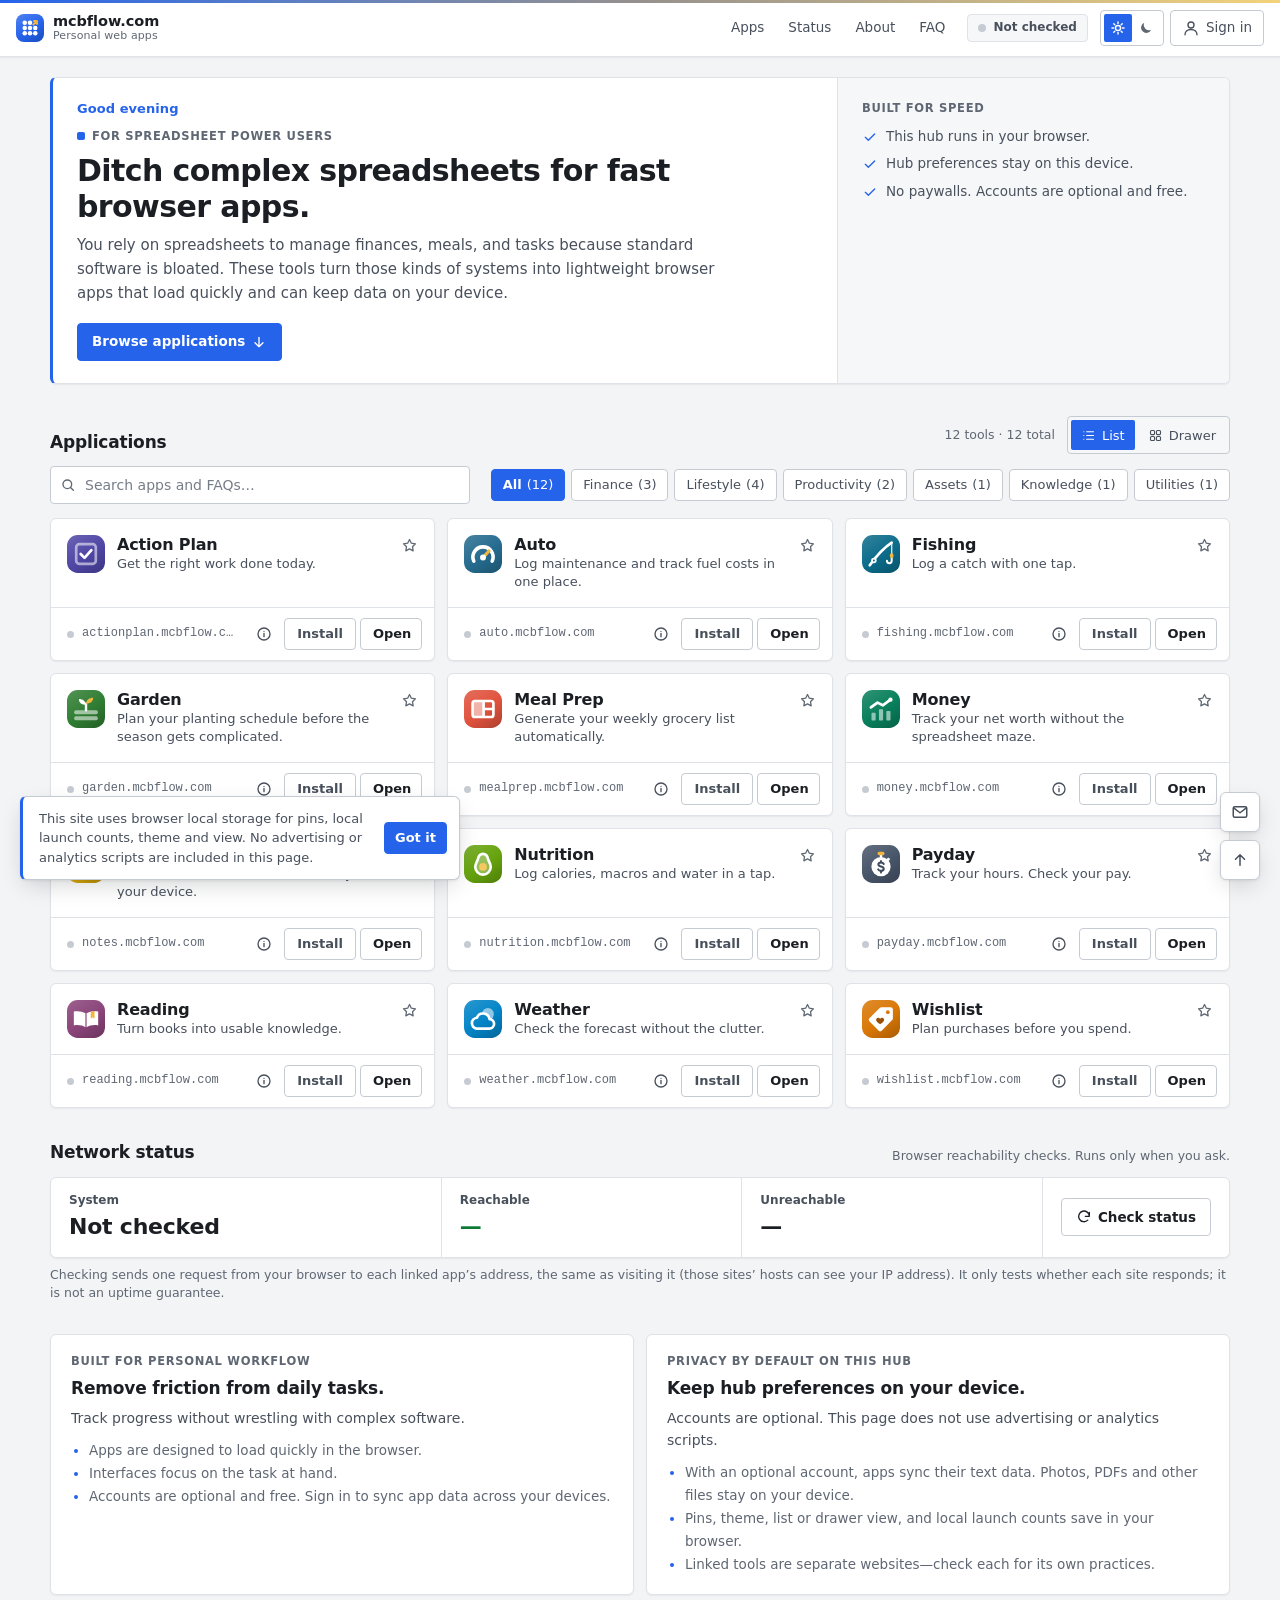
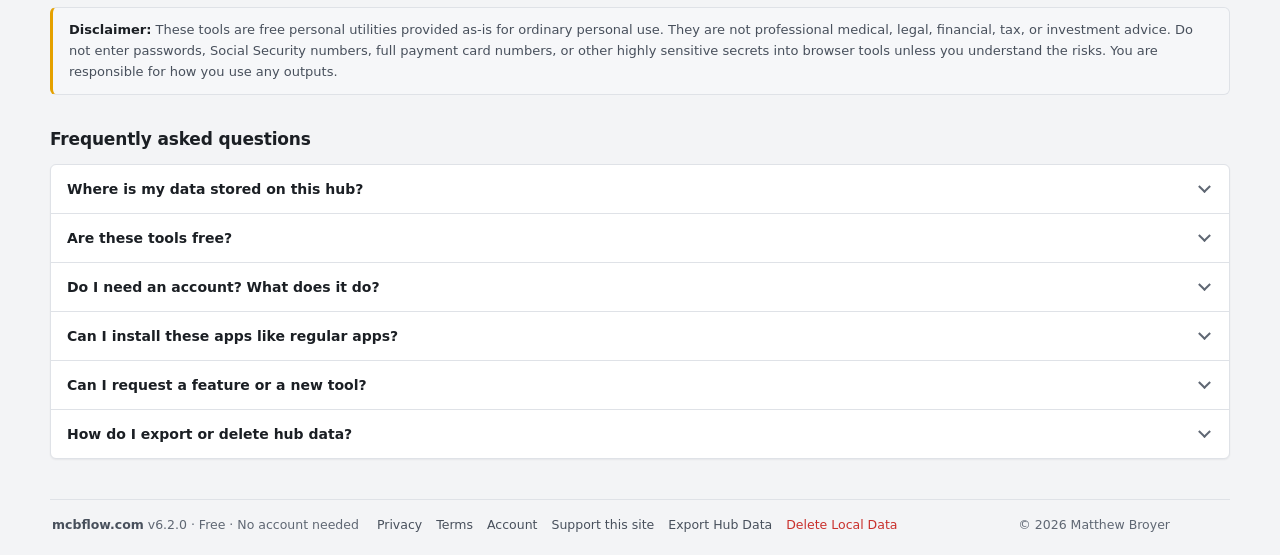
==== commit 2be86ac2: "Add files via upload" ====
--- a/index.html
+++ b/index.html
@@ -6,7 +6,7 @@
 <meta name="theme-color" content="#ffffff">
 <meta name="description" content="mcbflow.com: Practical browser tools for spreadsheet users. Free, local-first personal web apps.">
 <meta name="referrer" content="strict-origin-when-cross-origin">
-<meta http-equiv="Content-Security-Policy" content="default-src 'none'; script-src 'unsafe-inline'; style-src 'self' 'unsafe-inline'; img-src 'self' data:; connect-src https:; base-uri 'none'; form-action 'none'">
+<meta http-equiv="Content-Security-Policy" content="default-src 'none'; script-src 'self' 'unsafe-inline'; style-src 'self' 'unsafe-inline'; img-src 'self' data:; connect-src https:; base-uri 'none'; form-action 'none'">
 <title>mcbflow.com: Personal Web Apps</title>
 <link rel="canonical" href="https://mcbflow.com/">
 <meta property="og:type" content="website">
@@ -27,6 +27,7 @@
 if (window.top !== window.self) { document.documentElement.style.display = "none"; try { window.top.location = window.self.location.href; } catch (_) {} }
 </script>
 <link rel="stylesheet" href="/hub.css">
+<link rel="stylesheet" href="/mb-suite-topbar.css"><!-- shared MB Suite top bar v3.3.0, unchanged; keep it the last stylesheet -->
 </head>
 <body>
 
@@ -53,9 +54,9 @@
      <span id="navStatusText">Not checked</span>
     </span>
    </nav>
-   <a id="accountBtn" class="btn sm acctBtn" href="/account.html" title="Optional account for syncing app data"><span id="acctDot" class="statusDot dim" aria-hidden="true"></span><span id="acctLbl">Sign in</span></a>
    <button id="themeToggle" class="themesw" type="button" role="switch" aria-checked="false" aria-label="Dark mode" title="Dark mode"><span class="tk"><svg class="i-sun" viewBox="0 0 20 20" width="14" height="14" aria-hidden="true" fill="none" stroke="currentColor" stroke-width="1.8" stroke-linecap="round"><circle cx="10" cy="10" r="3.2"/><path d="M10 2.5v1.8M10 15.7v1.8M2.5 10h1.8M15.7 10h1.8M4.7 4.7l1.3 1.3M14 14l1.3 1.3M4.7 15.3 6 14M14 6l1.3-1.3"/></svg><svg class="i-moon" viewBox="0 0 20 20" width="14" height="14" aria-hidden="true" fill="currentColor"><path d="M16.5 12.2A6.6 6.6 0 0 1 7.8 3.5a6.6 6.6 0 1 0 8.7 8.7Z"/></svg><i class="th"></i></span></button>
-   <button id="mobileMenuBtn" class="btn btn-icon menu-toggle tb" type="button" aria-expanded="false" aria-label="Toggle menu" aria-controls="mainNav"><svg class="i" viewBox="0 0 24 24" aria-hidden="true"><path d="M4 6h16M4 12h16M4 18h16"/></svg></button>
+   <a id="accountBtn" class="tb tb-acct" href="/account.html" aria-label="Sign in to sync across devices" title="Sign in to sync across devices (optional)"><svg class="mbs-i" viewBox="0 0 24 24" fill="none" stroke="currentColor" stroke-width="1.8" stroke-linecap="round" stroke-linejoin="round" aria-hidden="true" focusable="false"><circle cx="12" cy="8" r="4"/><path d="M4 21c0-4.4 3.6-7 8-7s8 2.6 8 7"/></svg><span class="tb-lbl">Sign in</span></a>
+   <button id="mobileMenuBtn" class="menu-toggle tb" type="button" aria-expanded="false" aria-label="Toggle menu" aria-controls="mainNav"><svg class="i" viewBox="0 0 24 24" aria-hidden="true"><path d="M4 6h16M4 12h16M4 18h16"/></svg></button>
   </div>
   <div id="scrollProgress" class="scroll-progress" role="presentation"></div>
  </div>
@@ -65,6 +66,7 @@
  <section class="hero" aria-labelledby="heroTitle">
   <div class="heroGrid">
    <div class="heroMain">
+    <p class="mb-greet" id="greet"></p>
     <span class="kicker"><span class="kickerMark" aria-hidden="true"></span>For spreadsheet power users</span>
     <h1 id="heroTitle">Ditch complex spreadsheets for fast browser apps.</h1>
     <p class="heroCopy">You rely on spreadsheets to manage finances, meals, and tasks because standard software is bloated. These tools turn those kinds of systems into lightweight browser apps that load quickly and can keep data on your device.</p>
@@ -84,7 +86,13 @@
  <section id="apps" class="section" aria-labelledby="apps-title">
   <div class="sectionHead">
    <h2 id="apps-title" class="sectionTitle">Applications</h2>
-   <div id="resultMeta" class="sectionMeta">10 tools</div>
+   <div class="sectionTools">
+    <div id="resultMeta" class="sectionMeta">12 tools</div>
+    <div class="mb-seg viewSeg" id="viewSeg" role="group" aria-label="Show applications as">
+     <button type="button" data-hubview="list" aria-pressed="true" title="Show apps as a list with details"><svg viewBox="0 0 24 24" aria-hidden="true" focusable="false"><path d="M9 6h11M9 12h11M9 18h11"/><path d="M4.5 6h.01M4.5 12h.01M4.5 18h.01"/></svg>List</button>
+     <button type="button" data-hubview="drawer" aria-pressed="false" title="Show apps as an app drawer: icons you tap to open"><svg viewBox="0 0 24 24" aria-hidden="true" focusable="false"><rect x="4" y="4" width="6.5" height="6.5" rx="1.6"/><rect x="13.5" y="4" width="6.5" height="6.5" rx="1.6"/><rect x="4" y="13.5" width="6.5" height="6.5" rx="1.6"/><rect x="13.5" y="13.5" width="6.5" height="6.5" rx="1.6"/></svg>Drawer</button>
+    </div>
+   </div>
   </div>
   <div class="controls">
    <label for="searchInput" class="searchWrap">
@@ -95,6 +103,7 @@
    <div id="filters" class="filters" role="group" aria-label="Filter applications"></div>
   </div>
   <div id="toolsGrid" class="grid"></div>
+  <ul id="drawerGrid" class="drawer" aria-label="Applications" hidden></ul>
   <div id="emptyState" class="empty" hidden>
    <strong>No apps match that search.</strong>
    <span>Try a different term, or pick “All” to see every tool.</span>
@@ -145,7 +154,7 @@
     <p>Accounts are optional. This page does not use advertising or analytics scripts.</p>
     <ul>
      <li>With an optional account, apps sync their text data. Photos, PDFs and other files stay on your device.</li>
-     <li>Pins, theme, and local launch counts save in your browser.</li>
+     <li>Pins, theme, list or drawer view, and local launch counts save in your browser.</li>
      <li>Linked tools are separate websites—check each for its own practices.</li>
     </ul>
    </div>
@@ -163,7 +172,7 @@
    <div class="faq-item">
     <button class="faq-btn" type="button" aria-expanded="false" aria-controls="faq-ans-1">Where is my data stored on this hub?</button>
     <div class="faq-content" id="faq-ans-1" aria-hidden="true">
-     <p>On this hub page, preferences such as theme, pinned apps, and local launch counts are stored in your browser’s local storage for this site only. These hub preferences are never uploaded. If you create an optional account, apps you sign in to also save a copy of their data to your account so it can sync between devices; see <strong>Privacy</strong> for details. Linked apps (Money, Meal Prep, and so on) are separate sites—review each app you use.</p>
+     <p>On this hub page, preferences such as theme, pinned apps, list or app drawer view, and local launch counts are stored in your browser’s local storage for this site only. These hub preferences are never uploaded. If you create an optional account, apps you sign in to also save a copy of their data to your account so it can sync between devices; see <strong>Privacy</strong> for details. Linked apps (Money, Meal Prep, and so on) are separate sites—review each app you use.</p>
     </div>
    </div>
    <div class="faq-item">
@@ -193,7 +202,7 @@
    <div class="faq-item">
     <button class="faq-btn" type="button" aria-expanded="false" aria-controls="faq-ans-4">How do I export or delete hub data?</button>
     <div class="faq-content" id="faq-ans-4" aria-hidden="true">
-     <p>Use Export Hub Data or Delete Local Data in the footer. Delete removes this site’s local storage keys for theme, pins, launch counts and the storage notice preference in this browser.</p>
+     <p>Use Export Hub Data or Delete Local Data in the footer. Delete removes this site’s local storage keys for theme, pins, launch counts, the list/app drawer choice and the storage notice preference in this browser. It doesn’t sign you out.</p>
     </div>
    </div>
   </div>
@@ -201,17 +210,18 @@
 </main>
 
 <footer class="siteFooter">
- <div class="shell footerLine">
-  <div><b>mcbflow.com</b> © 2026</div>
-  <div class="footerNote">
-   <span>Independent project · free tools · <code>v6.1.0</code></span>
-   <span class="footerLinks">
-    <a class="flink" href="https://buymeacoffee.com/matthewbroyer" target="_blank" rel="noopener noreferrer">☕ Support this site</a>
+ <div class="shell">
+  <div class="mb-foot">
+   <p class="mb-foot-main"><b>mcbflow.com</b> v6.2.0 · Free · No account needed</p>
+   <nav class="mb-foot-links" aria-label="About mcbflow.com">
     <button type="button" id="openPrivacy">Privacy</button>
     <button type="button" id="openTerms">Terms</button>
+    <a href="/account.html">Account</a>
+    <a href="https://buymeacoffee.com/matthewbroyer" target="_blank" rel="noopener noreferrer">Support this site</a>
     <button type="button" id="exportDataBtn">Export Hub Data</button>
     <button type="button" id="triggerResetBtn">Delete Local Data</button>
-   </span>
+   </nav>
+   <p class="mb-foot-copy">© 2026 Matthew Broyer</p>
   </div>
  </div>
  <div class="floating-group">
@@ -261,6 +271,7 @@
    <ul>
     <li>Theme preference (light/dark)</li>
     <li>Pinned app IDs</li>
+    <li>Whether you view the apps as a list or as an app drawer</li>
     <li>Local launch counts for listed apps</li>
     <li>Whether you dismissed the local-storage notice</li>
    </ul>
@@ -277,9 +288,9 @@
    <p>If you create an account, this is what’s stored and why:</p>
    <ul>
     <li><strong>Your email address and password</strong>, to sign you in. Passwords are stored only as a secure hash by the sign-in service; nobody can read them.</li>
-    <li><strong>A display name</strong>, if you enter one, and the date you signed up.</li>
+    <li><strong>A screen name and a profile picture</strong>, if you choose them (the picture is one of the built-in drawings; nothing is uploaded), and the date you signed up.</li>
     <li><strong>Synced app data</strong>: the text records, settings and progress of apps you sign in to, so they match across your devices. Files such as photos, PDFs, audiobooks and attachments are never uploaded and stay on each device.</li>
-    <li>Your browser keeps a sign-in token in local storage for each site where you’re signed in (not a cookie). Signing out removes it.</li>
+    <li>Your browser keeps a sign-in token in local storage for each site where you’re signed in (not a cookie). If you turn off “Keep me signed in on this device,” it’s kept in session storage instead and is removed when you close the browser. Signing out removes it. This hub page reads it only to show your picture and screen name in the header; it doesn’t send it anywhere.</li>
    </ul>
    <p>Two services handle this on my behalf. <strong>Supabase</strong> hosts the account database and sign-in (servers in the eastern United States; <a href="https://supabase.com/privacy" target="_blank" rel="noopener noreferrer">Supabase privacy policy</a>). <strong>Resend</strong> sends account emails such as sign-up confirmations and password resets from no-reply@mail.mcbflow.com (<a href="https://resend.com/legal/privacy-policy" target="_blank" rel="noopener noreferrer">Resend privacy policy</a>). Your data isn’t sold, shared for advertising, or used for anything other than running your account. Each account can read only its own data.</p>
    <p>On the <a href="/account.html">Account</a> page you can export all your synced data as a file, delete one app’s synced data, change your email or password, or delete your account. Deleting your account permanently removes your login, profile and all synced data. Data saved inside each app on your own devices isn’t affected. Synced data is kept until you delete it or your account.</p>
@@ -344,7 +355,7 @@
    <button class="modalClose" data-close="confirmModal" type="button" aria-label="Cancel">×</button>
   </div>
   <div class="modalBody">
-   <p id="confirmDesc">This permanently erases this site’s saved pins, launch statistics, theme preference, and storage-notice preference from this browser. It cannot be undone. Linked apps’ own data is not deleted by this action.</p>
+   <p id="confirmDesc">This permanently erases this site’s saved pins, launch statistics, theme and view preferences, and storage-notice preference from this browser. It cannot be undone. Linked apps’ own data is not deleted by this action.</p>
   </div>
   <div class="modalFoot">
    <button class="btn" data-close="confirmModal" type="button">Cancel</button>
@@ -356,39 +367,40 @@
 <div id="toast" class="toast" role="status" aria-live="polite">Copied</div>
 
 <div id="storageBanner" class="storage-banner" role="region" aria-label="Local storage notice">
- <div>This site uses browser local storage for pins, local launch counts, and theme. No advertising or analytics scripts are included in this page.</div>
+ <div>This site uses browser local storage for pins, local launch counts, theme and view. No advertising or analytics scripts are included in this page.</div>
  <button id="acceptStorage" class="btn btnPrimary sm" type="button">Got it</button>
 </div>
 
+<script src="/mb-avatars.js"></script>
 <script>
 const APPS = [
-{id:"mbmoney",name:"Money",domain:"money.mcbflow.com",url:"https://money.mcbflow.com",category:"Finance",accent:"finance",icon:"$",install:true,tagline:"Track your net worth without the spreadsheet maze.",description:"See cash flow and savings goals in one simple dashboard. Manage personal wealth without complex accounting software.",features:["Wealth tracking","Cash flow","Savings goals","Account overview"]},
-{id:"mbwishlist",name:"Wishlist",domain:"wishlist.mcbflow.com",url:"https://wishlist.mcbflow.com",category:"Finance",accent:"finance",icon:"W",install:true,tagline:"Plan purchases before you spend.",description:"Keep planned purchases in one list, sorted by need vs. want, price, and need-by date. Check items out from a cart and see your spend totals in Purchased history.",features:["Need vs. want","Cart & checkout","Purchase history","JSON/CSV backup"]},
-{id:"mbmealprep",name:"Meal Prep",domain:"mealprep.mcbflow.com",url:"https://mealprep.mcbflow.com",category:"Lifestyle",accent:"lifestyle",icon:"＋",install:true,tagline:"Generate your weekly grocery list automatically.",description:"Scale recipes and hit nutrition targets without manual math. Plan meals quickly so you can get in and out of the kitchen.",features:["Recipe scaling","Grocery list","Nutrition targets","Weekly planning"]},
-{id:"mbactionplan",name:"Action Plan",domain:"actionplan.mcbflow.com",url:"https://actionplan.mcbflow.com",category:"Productivity",accent:"productivity",icon:"✓",install:true,tagline:"Get the right work done today.",description:"Focus on top priorities with a visual matrix and built-in timer. Task data is designed to stay on your machine in that app.",features:["Priority matrix","Focus timer","Projects","Local backup"]},
-{id:"mbauto",name:"Auto",domain:"auto.mcbflow.com",url:"https://auto.mcbflow.com",category:"Assets",accent:"assets",icon:"A",install:true,tagline:"Log maintenance and track fuel costs in one place.",description:"Keep service records, track cost of ownership, and know when maintenance is due.",features:["Service log","Fuel tracking","Repair history","Ownership costs"]},
-{id:"mbreading",name:"Reading",domain:"reading.mcbflow.com",url:"https://reading.mcbflow.com",category:"Knowledge",accent:"knowledge",icon:"B",install:true,tagline:"Turn books into usable knowledge.",description:"Track your reading queue and save takeaways next to the source material.",features:["Reading queue","Progress","Notes","Takeaways"]},
-{id:"mbgardening",name:"Garden",domain:"garden.mcbflow.com",url:"https://garden.mcbflow.com",category:"Lifestyle",accent:"lifestyle",icon:"✦",install:true,tagline:"Plan your planting schedule before the season gets complicated.",description:"Map garden beds and log harvests. Keep a record of what grew well for next year.",features:["Bed planning","Planting schedule","Crop tracking","Harvest log"]},
-{id:"mbfishing",name:"Fishing",domain:"fishing.mcbflow.com",url:"https://fishing.mcbflow.com",category:"Lifestyle",accent:"lifestyle",icon:"F",install:true,tagline:"Log a catch with one tap.",description:"Record each fish as you catch it, then look back through your catches on a map and in simple stats. No account needed; your catches are saved in your browser, not on a server.",features:["One-tap logging","Catch history","Map","Stats"]},
-{id:"mbnutrition",name:"Nutrition",domain:"nutrition.mcbflow.com",url:"https://nutrition.mcbflow.com",category:"Lifestyle",accent:"lifestyle",icon:"N",install:true,tagline:"Log calories, macros and water in a tap.",description:"Track calories, macros and hydration from about 7,800 foods, set personal targets, and log fasting and supplements. No account needed.",features:["Food log","Macro targets","Hydration","Fasting & supplements"]},
-{id:"mbnotes",name:"Notes",domain:"notes.mcbflow.com",url:"https://notes.mcbflow.com",category:"Productivity",accent:"productivity",icon:"N",install:true,tagline:"Quick notes and checklists that stay on your device.",description:"Write notes and checklists, pin, tag and link them, and import from Google Keep. Runs in your browser with no account.",features:["Notes & checklists","Tags & links","Google Keep import","Archive & trash"]},
-{id:"mbpayday",name:"Payday",domain:"payday.mcbflow.com",url:"https://payday.mcbflow.com",category:"Finance",accent:"finance",icon:"P",install:true,tagline:"Track your hours. Check your pay.",description:"Log shifts or clock in and out, estimate overtime and take-home pay, and compare it with your paystubs. Pay and tax figures are rough planning estimates.",features:["Time clock","Overtime by job","Take-home estimate","Paystub check"]},
-{id:"mbweather",name:"Weather",domain:"weather.mcbflow.com",url:"https://weather.mcbflow.com",category:"Utilities",accent:"utilities",icon:"W",install:true,tagline:"Check the forecast without the clutter.",description:"See your forecast, hourly outlook, radar and alerts in one fast browser app. Your settings stay on this device; weather services receive only the coordinates you look up.",features:["Forecast","Hourly","Radar","Alerts"]},
+{id:"money",name:"Money",domain:"money.mcbflow.com",url:"https://money.mcbflow.com",category:"Finance",accent:"finance",icon:"$",install:true,tagline:"Track your net worth without the spreadsheet maze.",description:"See cash flow and savings goals in one simple dashboard. Manage personal wealth without complex accounting software.",features:["Wealth tracking","Cash flow","Savings goals","Account overview"]},
+{id:"wishlist",name:"Wishlist",domain:"wishlist.mcbflow.com",url:"https://wishlist.mcbflow.com",category:"Finance",accent:"finance",icon:"W",install:true,tagline:"Plan purchases before you spend.",description:"Keep planned purchases in one list, sorted by need vs. want, price, and need-by date. Check items out from a cart and see your spend totals in Purchased history.",features:["Need vs. want","Cart & checkout","Purchase history","JSON/CSV backup"]},
+{id:"mealprep",name:"Meal Prep",domain:"mealprep.mcbflow.com",url:"https://mealprep.mcbflow.com",category:"Lifestyle",accent:"lifestyle",icon:"＋",install:true,tagline:"Generate your weekly grocery list automatically.",description:"Scale recipes and hit nutrition targets without manual math. Plan meals quickly so you can get in and out of the kitchen.",features:["Recipe scaling","Grocery list","Nutrition targets","Weekly planning"]},
+{id:"actionplan",name:"Action Plan",domain:"actionplan.mcbflow.com",url:"https://actionplan.mcbflow.com",category:"Productivity",accent:"productivity",icon:"✓",install:true,tagline:"Get the right work done today.",description:"Focus on top priorities with a visual matrix and built-in timer. Task data is designed to stay on your machine in that app.",features:["Priority matrix","Focus timer","Projects","Local backup"]},
+{id:"auto",name:"Auto",domain:"auto.mcbflow.com",url:"https://auto.mcbflow.com",category:"Assets",accent:"assets",icon:"A",install:true,tagline:"Log maintenance and track fuel costs in one place.",description:"Keep service records, track cost of ownership, and know when maintenance is due.",features:["Service log","Fuel tracking","Repair history","Ownership costs"]},
+{id:"reading",name:"Reading",domain:"reading.mcbflow.com",url:"https://reading.mcbflow.com",category:"Knowledge",accent:"knowledge",icon:"B",install:true,tagline:"Turn books into usable knowledge.",description:"Track your reading queue and save takeaways next to the source material.",features:["Reading queue","Progress","Notes","Takeaways"]},
+{id:"garden",name:"Garden",domain:"garden.mcbflow.com",url:"https://garden.mcbflow.com",category:"Lifestyle",accent:"lifestyle",icon:"✦",install:true,tagline:"Plan your planting schedule before the season gets complicated.",description:"Map garden beds and log harvests. Keep a record of what grew well for next year.",features:["Bed planning","Planting schedule","Crop tracking","Harvest log"]},
+{id:"fishing",name:"Fishing",domain:"fishing.mcbflow.com",url:"https://fishing.mcbflow.com",category:"Lifestyle",accent:"lifestyle",icon:"F",install:true,tagline:"Log a catch with one tap.",description:"Record each fish as you catch it, then look back through your catches on a map and in simple stats. No account needed; your catches are saved in your browser, not on a server.",features:["One-tap logging","Catch history","Map","Stats"]},
+{id:"nutrition",name:"Nutrition",domain:"nutrition.mcbflow.com",url:"https://nutrition.mcbflow.com",category:"Lifestyle",accent:"lifestyle",icon:"N",install:true,tagline:"Log calories, macros and water in a tap.",description:"Track calories, macros and hydration from about 7,800 foods, set personal targets, and log fasting and supplements. No account needed.",features:["Food log","Macro targets","Hydration","Fasting & supplements"]},
+{id:"notes",name:"Notes",domain:"notes.mcbflow.com",url:"https://notes.mcbflow.com",category:"Productivity",accent:"productivity",icon:"N",install:true,tagline:"Quick notes and checklists that stay on your device.",description:"Write notes and checklists, pin, tag and link them, and import from Google Keep. Runs in your browser with no account.",features:["Notes & checklists","Tags & links","Google Keep import","Archive & trash"]},
+{id:"payday",name:"Payday",domain:"payday.mcbflow.com",url:"https://payday.mcbflow.com",category:"Finance",accent:"finance",icon:"P",install:true,tagline:"Track your hours. Check your pay.",description:"Log shifts or clock in and out, estimate overtime and take-home pay, and compare it with your paystubs. Pay and tax figures are rough planning estimates.",features:["Time clock","Overtime by job","Take-home estimate","Paystub check"]},
+{id:"weather",name:"Weather",domain:"weather.mcbflow.com",url:"https://weather.mcbflow.com",category:"Utilities",accent:"utilities",icon:"W",install:true,tagline:"Check the forecast without the clutter.",description:"See your forecast, hourly outlook, radar and alerts in one fast browser app. Your settings stay on this device; weather services receive only the coordinates you look up.",features:["Forecast","Hourly","Radar","Alerts"]},
 ];
 // Logos: each app's own favicon.svg, copied in (embedded so the hub never loads anything from the apps).
 const LOGOS = {
- mbmoney: `<svg viewBox="0 0 64 64" xmlns="http://www.w3.org/2000/svg"><defs><linearGradient id="mbmo-g1" gradientUnits="userSpaceOnUse" x1="10" y1="0" x2="54" y2="64"><stop offset="0" stop-color="#2b9172"/><stop offset=".55" stop-color="#087F5B"/><stop offset="1" stop-color="#066649"/></linearGradient><clipPath id="mbmo-c1"><rect width="64" height="64" rx="18"/></clipPath></defs><g clip-path="url(#mbmo-c1)"><rect width="64" height="64" fill="url(#mbmo-g1)"/><g transform="translate(0,2.3)"><rect x="16" y="36" width="7" height="13" rx="1.5" fill="#ffffff" fill-opacity="0.55"/><rect x="28.5" y="30" width="7" height="19" rx="1.5" fill="#ffffff" fill-opacity="0.55"/><rect x="41" y="33" width="7" height="16" rx="1.5" fill="#ffffff" fill-opacity="0.55"/><path d="M 15,27 26,19 35,23.5 48,14" stroke="#ffffff" stroke-width="4.5" stroke-linecap="round" stroke-linejoin="round" fill="none"/><circle cx="48" cy="14" r="3.5999999" fill="#ffffff"/></g></g></svg>`,
- mbwishlist: `<svg xmlns="http://www.w3.org/2000/svg" viewBox="0 0 64 64"><defs><linearGradient id="mbwi-g1" gradientUnits="userSpaceOnUse" x1="10" y1="0" x2="54" y2="64"><stop offset="0" stop-color="#de8a29"/><stop offset=".55" stop-color="#D97706"/><stop offset="1" stop-color="#ae5f05"/></linearGradient><clipPath id="mbwi-c1"><rect width="64" height="64" rx="18"/></clipPath></defs><g clip-path="url(#mbwi-c1)"><rect width="64" height="64" fill="url(#mbwi-g1)"/><path d="M33 12h15a4 4 0 0 1 4 4v15a4 4 0 0 1-1.2 2.8L33.5 51.2a4 4 0 0 1-5.7 0L12.8 36.2a4 4 0 0 1 0-5.7L30.2 13.2A4 4 0 0 1 33 12z" fill="#fff"/> <circle cx="43.5" cy="20.5" r="3.2" fill="#D97706"/><path d="M30.5 41c-4.4-3-6.8-5.2-6.8-7.8a3.5 3.5 0 0 1 6.8-1.1 3.5 3.5 0 0 1 6.8 1.1c0 2.6-2.4 4.8-6.8 7.8z" fill="#9A4F05"/></g></svg>`,
- mbmealprep: `<svg viewBox="0 0 64 64" xmlns="http://www.w3.org/2000/svg"><defs><linearGradient id="mbme-g19" gradientUnits="userSpaceOnUse" x1="10" y1="0" x2="54" y2="64"><stop offset="0" stop-color="#e46a58"/><stop offset=".55" stop-color="#E0523D"/><stop offset="1" stop-color="#b34231"/></linearGradient><clipPath id="mbme-c19"><rect width="64" height="64" rx="18"/></clipPath></defs><g clip-path="url(#mbme-c19)"><rect width="64" height="64" fill="url(#mbme-g19)"/><rect x="14.5" y="18.5" width="35" height="27" rx="4" stroke="#ffffff" stroke-width="4.5" stroke-linecap="round" stroke-linejoin="round" fill="none"/><path d="M 33,19 V 45 M 33,32 H 49" stroke="#ffffff" stroke-width="4.5" stroke-linecap="round" stroke-linejoin="round" fill="none"/><rect x="16.151796" y="19.755266" width="15.855019" height="24.410162" rx="1.8294252" fill="#ffffff" fill-opacity="0.55" style="stroke-width:1.19065"/></g></svg>`,
- mbactionplan: `<svg viewBox="0 0 64 64" xmlns="http://www.w3.org/2000/svg"><defs><linearGradient id="mbac-g7" gradientUnits="userSpaceOnUse" x1="10" y1="0" x2="54" y2="64"><stop offset="0" stop-color="#6860b2"/><stop offset=".55" stop-color="#4F46A5"/><stop offset="1" stop-color="#3f3884"/></linearGradient><clipPath id="mbac-c7"><rect width="64" height="64" rx="18"/></clipPath></defs><g clip-path="url(#mbac-c7)"><rect width="64" height="64" fill="url(#mbac-g7)"/><rect x="15.5" y="15.5" width="33" height="33" rx="5" stroke="#fff" stroke-opacity=".55" stroke-width="4.5" fill="none"/><path d="m 23,32.000052 6.5,6.5 11.5,-13" stroke="#ffffff" stroke-width="4.5" stroke-linecap="round" stroke-linejoin="round" fill="none"/></g></svg>`,
- mbauto: `<svg xmlns="http://www.w3.org/2000/svg" viewBox="0 0 64 64"><defs><linearGradient id="g" gradientUnits="userSpaceOnUse" x1="10" y1="0" x2="54" y2="64"><stop offset="0" stop-color="#44809f"/><stop offset=".55" stop-color="#256B8F"/><stop offset="1" stop-color="#1e5672"/></linearGradient><clipPath id="c"><rect width="64" height="64" rx="18"/></clipPath></defs><g clip-path="url(#c)"><rect width="64" height="64" fill="url(#g)"/><path d="m 16.5,43.990999 a 17,17 0 1 1 31,0" fill="none" stroke="#fff" stroke-width="6" stroke-linecap="round" stroke-linejoin="round"/><path d="m 32,37.990999 10,-11" fill="none" stroke="#F2B640" stroke-width="5.5" stroke-linecap="round"/><circle cx="32" cy="37.990997" r="5" fill="#fff"/></g></svg>`,
- mbreading: `<svg xmlns="http://www.w3.org/2000/svg" viewBox="0 0 64 64"><defs><linearGradient id="mbre-g1" gradientUnits="userSpaceOnUse" x1="10" y1="0" x2="54" y2="64"><stop offset="0" stop-color="#9a5e8c"/><stop offset=".55" stop-color="#8A4479"/><stop offset="1" stop-color="#6e3661"/></linearGradient><clipPath id="mbre-c1"><rect width="64" height="64" rx="18"/></clipPath></defs><g clip-path="url(#mbre-c1)"><rect width="64" height="64" fill="url(#mbre-g1)"/><path d="M31 22.5C26 19 18.5 18 11.5 19.3v23.5c7-1.3 14.5-.3 19.5 3.2z" fill="#fff"/><path d="M33 22.5c5-3.5 12.5-4.5 19.5-3.2v23.5c-7-1.3-14.5-.3-19.5 3.2z" fill="#fff"/> <path d="M40 19.4V31.5l3.2-2.4 3.2 2.4V19" fill="#F2B640"/></g></svg>`,
- mbgardening: `<svg xmlns="http://www.w3.org/2000/svg" viewBox="0 0 64 64"><defs><linearGradient id="mbga-g1" gradientUnits="userSpaceOnUse" x1="10" y1="0" x2="54" y2="64"><stop offset="0" stop-color="#4f9051"/><stop offset=".55" stop-color="#2F7D32"/><stop offset="1" stop-color="#266428"/></linearGradient><clipPath id="mbga-c1"><rect width="64" height="64" rx="18"/></clipPath></defs><g clip-path="url(#mbga-c1)"><rect width="64" height="64" fill="url(#mbga-g1)"/><rect x="12" y="34" width="40" height="7" rx="3" fill="#fff" fill-opacity=".55"/><rect x="12" y="44" width="40" height="7" rx="3" fill="#fff" fill-opacity=".55"/><path d="M32 34V23" stroke="#fff" stroke-width="4" stroke-linecap="round"/><path d="M32 25c-.8-6.5-5.5-10-12-10 0 6.5 5 10 12 10z" fill="#fff"/><path d="M32 23c.8-6.5 5.5-10 12-10 0 6.5-5 10-12 10z" fill="#F2B640"/></g></svg>`,
- mbfishing: `<svg xmlns="http://www.w3.org/2000/svg" viewBox="0 0 64 64"><defs><linearGradient id="mbfi-g1" gradientUnits="userSpaceOnUse" x1="10" y1="0" x2="54" y2="64"><stop offset="0" stop-color="#2d809a"/><stop offset=".55" stop-color="#0B6B8A"/><stop offset="1" stop-color="#09566e"/></linearGradient><clipPath id="mbfi-c1"><rect width="64" height="64" rx="18"/></clipPath></defs><g clip-path="url(#mbfi-c1)"><rect width="64" height="64" fill="url(#mbfi-g1)"/><path d="M13 51C24 36 36 22 50 13" fill="none" stroke="#fff" stroke-width="4.5" stroke-linecap="round"/><circle cx="20" cy="43" r="4.6" fill="#fff"/><circle cx="20" cy="43" r="1.6" fill="#0B6B8A"/> <path d="M50 13v23" stroke="#fff" stroke-opacity=".8" stroke-width="2.4"/><path d="M50 38v5.5a4 4 0 0 1-8 0" fill="none" stroke="#fff" stroke-width="3.4" stroke-linecap="round"/><ellipse cx="50" cy="35" rx="3.2" ry="4.2" fill="#F2B640"/></g></svg>`,
- mbnutrition: `<svg xmlns="http://www.w3.org/2000/svg" viewBox="0 0 64 64"><defs><linearGradient id="mbnu-g1" gradientUnits="userSpaceOnUse" x1="10" y1="0" x2="54" y2="64"><stop offset="0" stop-color="#7bb02f"/><stop offset=".55" stop-color="#65A30D"/><stop offset="1" stop-color="#51820a"/></linearGradient><clipPath id="mbnu-c1"><rect width="64" height="64" rx="18"/></clipPath></defs><g clip-path="url(#mbnu-c1)"><rect width="64" height="64" fill="url(#mbnu-g1)"/><path d="M32 15 C37 15 39.5 19 40.5 23.5 C41.5 28 45 31 45 37 A13 13 0 0 1 19 37 C19 31 22.5 28 23.5 23.5 C24.5 19 27 15 32 15Z" fill="#fff" fill-opacity=".3" stroke="#fff" stroke-width="4.5" stroke-linecap="round" stroke-linejoin="round"/><circle cx="32" cy="37" r="6.5" fill="#F6C860"/></g></svg>`,
- mbweather: `<svg viewBox="0 0 64 64" xmlns:xlink="http://www.w3.org/1999/xlink" xmlns="http://www.w3.org/2000/svg"><defs><linearGradient id="mbwe-g25" gradientUnits="userSpaceOnUse" x1="10" y1="0" x2="54" y2="64"><stop offset="0" stop-color="#2595cf"/><stop offset=".55" stop-color="#0284C7"/><stop offset="1" stop-color="#026a9f"/></linearGradient><clipPath id="mbwe-c25"><rect width="64" height="64" rx="18"/></clipPath><linearGradient xlink:href="#mbwe-g25" id="mbwe-linearGradient5" gradientUnits="userSpaceOnUse" x1="10" y1="0" x2="54" y2="64"/></defs><g clip-path="url(#mbwe-c25)"><rect width="64" height="64" fill="url(#mbwe-g25)"/><g transform="translate(-0.66503232,1.1221731)"><circle cx="41" cy="22.5" r="10" fill="#ffffff" fill-opacity="0.55"/><path d="M 21.5,47 H 43 A 8.005623,8.005623 0 0 0 43.6,31 11,11 0 0 0 22.4,28.8 9.2,9.2 0 0 0 21.5,47 Z" fill="url(#mbwe-g25)" stroke="#ffffff" stroke-width="4.5" stroke-linecap="round" stroke-linejoin="round" style="fill:url(#mbwe-linearGradient5)"/></g></g></svg>`,
- mbnotes: `<svg xmlns="http://www.w3.org/2000/svg" viewBox="0 0 64 64"><defs><linearGradient id="nfav-g" gradientUnits="userSpaceOnUse" x1="10" y1="0" x2="54" y2="64"><stop offset="0" stop-color="#edbe2b"/><stop offset=".55" stop-color="#EAB308"/><stop offset="1" stop-color="#bb8f06"/></linearGradient><clipPath id="nfav-c"><rect width="64" height="64" rx="18"/></clipPath></defs><g clip-path="url(#nfav-c)"><rect width="64" height="64" fill="url(#nfav-g)"/><path d="M24 26.5h16M24 33.5h16M24 40.5h9" stroke="#fff" stroke-opacity=".55" stroke-width="4" stroke-linecap="round" fill="none"/><path d="M17.5 14.5h21.5l7.5 7.5v27.5h-29z" stroke="#fff" stroke-width="4.5" stroke-linecap="round" stroke-linejoin="round" fill="none"/><path d="M39 14.5v7.5h7.5" stroke="#fff" stroke-width="4.5" stroke-linecap="round" stroke-linejoin="round" fill="none"/></g></svg>`,
- mbpayday: `<svg xmlns="http://www.w3.org/2000/svg" viewBox="0 0 64 64"><defs><linearGradient id="pdg" gradientUnits="userSpaceOnUse" x1="10" y1="0" x2="54" y2="64"><stop offset="0" stop-color="#C73874"/><stop offset=".55" stop-color="#BE185D"/><stop offset="1" stop-color="#98134A"/></linearGradient><clipPath id="pdc"><rect width="64" height="64" rx="18"/></clipPath></defs><g clip-path="url(#pdc)"><rect width="64" height="64" fill="url(#pdg)"/><g transform="translate(3.2 3.6) scale(.9)"><rect x="29.75" y="13" width="4.5" height="6.5" fill="#fff"/><rect x="25.5" y="8.5" width="13" height="6.5" rx="3" fill="#F2B640"/><rect x="42.13" y="19.57" width="5.2" height="8.4" rx="2" fill="#fff" transform="rotate(45 44.73 23.77)"/><circle cx="32" cy="36.5" r="18" fill="#fff"/><path d="M32 25.6v3.2M32 44.6v3.2" stroke="#A8154F" stroke-width="3.4" stroke-linecap="round"/><path d="M37.2 31.4C36.2 29.7 34.3 28.8 32 28.8 29.2 28.8 27.1 30.3 27.1 32.5 27.1 37.4 37.1 35.2 37.1 40.4 37.1 42.7 34.9 44.4 32 44.4 29.5 44.4 27.6 43.4 26.7 41.6" fill="none" stroke="#A8154F" stroke-width="3.8" stroke-linecap="round" stroke-linejoin="round"/></g></g></svg>`,
+ money: `<svg viewBox="0 0 64 64" xmlns="http://www.w3.org/2000/svg"><defs><linearGradient id="mbmo-g1" gradientUnits="userSpaceOnUse" x1="10" y1="0" x2="54" y2="64"><stop offset="0" stop-color="#2b9172"/><stop offset=".55" stop-color="#087F5B"/><stop offset="1" stop-color="#066649"/></linearGradient><clipPath id="mbmo-c1"><rect width="64" height="64" rx="18"/></clipPath></defs><g clip-path="url(#mbmo-c1)"><rect width="64" height="64" fill="url(#mbmo-g1)"/><g transform="translate(0,2.3)"><rect x="16" y="36" width="7" height="13" rx="1.5" fill="#ffffff" fill-opacity="0.55"/><rect x="28.5" y="30" width="7" height="19" rx="1.5" fill="#ffffff" fill-opacity="0.55"/><rect x="41" y="33" width="7" height="16" rx="1.5" fill="#ffffff" fill-opacity="0.55"/><path d="M 15,27 26,19 35,23.5 48,14" stroke="#ffffff" stroke-width="4.5" stroke-linecap="round" stroke-linejoin="round" fill="none"/><circle cx="48" cy="14" r="3.5999999" fill="#ffffff"/></g></g></svg>`,
+ wishlist: `<svg xmlns="http://www.w3.org/2000/svg" viewBox="0 0 64 64"><defs><linearGradient id="mbwi-g1" gradientUnits="userSpaceOnUse" x1="10" y1="0" x2="54" y2="64"><stop offset="0" stop-color="#de8a29"/><stop offset=".55" stop-color="#D97706"/><stop offset="1" stop-color="#ae5f05"/></linearGradient><clipPath id="mbwi-c1"><rect width="64" height="64" rx="18"/></clipPath></defs><g clip-path="url(#mbwi-c1)"><rect width="64" height="64" fill="url(#mbwi-g1)"/><path d="M33 12h15a4 4 0 0 1 4 4v15a4 4 0 0 1-1.2 2.8L33.5 51.2a4 4 0 0 1-5.7 0L12.8 36.2a4 4 0 0 1 0-5.7L30.2 13.2A4 4 0 0 1 33 12z" fill="#fff"/> <circle cx="43.5" cy="20.5" r="3.2" fill="#D97706"/><path d="M30.5 41c-4.4-3-6.8-5.2-6.8-7.8a3.5 3.5 0 0 1 6.8-1.1 3.5 3.5 0 0 1 6.8 1.1c0 2.6-2.4 4.8-6.8 7.8z" fill="#9A4F05"/></g></svg>`,
+ mealprep: `<svg viewBox="0 0 64 64" xmlns="http://www.w3.org/2000/svg"><defs><linearGradient id="mbme-g19" gradientUnits="userSpaceOnUse" x1="10" y1="0" x2="54" y2="64"><stop offset="0" stop-color="#e46a58"/><stop offset=".55" stop-color="#E0523D"/><stop offset="1" stop-color="#b34231"/></linearGradient><clipPath id="mbme-c19"><rect width="64" height="64" rx="18"/></clipPath></defs><g clip-path="url(#mbme-c19)"><rect width="64" height="64" fill="url(#mbme-g19)"/><rect x="14.5" y="18.5" width="35" height="27" rx="4" stroke="#ffffff" stroke-width="4.5" stroke-linecap="round" stroke-linejoin="round" fill="none"/><path d="M 33,19 V 45 M 33,32 H 49" stroke="#ffffff" stroke-width="4.5" stroke-linecap="round" stroke-linejoin="round" fill="none"/><rect x="16.151796" y="19.755266" width="15.855019" height="24.410162" rx="1.8294252" fill="#ffffff" fill-opacity="0.55" style="stroke-width:1.19065"/></g></svg>`,
+ actionplan: `<svg viewBox="0 0 64 64" xmlns="http://www.w3.org/2000/svg"><defs><linearGradient id="mbac-g7" gradientUnits="userSpaceOnUse" x1="10" y1="0" x2="54" y2="64"><stop offset="0" stop-color="#6860b2"/><stop offset=".55" stop-color="#4F46A5"/><stop offset="1" stop-color="#3f3884"/></linearGradient><clipPath id="mbac-c7"><rect width="64" height="64" rx="18"/></clipPath></defs><g clip-path="url(#mbac-c7)"><rect width="64" height="64" fill="url(#mbac-g7)"/><rect x="15.5" y="15.5" width="33" height="33" rx="5" stroke="#fff" stroke-opacity=".55" stroke-width="4.5" fill="none"/><path d="m 23,32.000052 6.5,6.5 11.5,-13" stroke="#ffffff" stroke-width="4.5" stroke-linecap="round" stroke-linejoin="round" fill="none"/></g></svg>`,
+ auto: `<svg xmlns="http://www.w3.org/2000/svg" viewBox="0 0 64 64"><defs><linearGradient id="g" gradientUnits="userSpaceOnUse" x1="10" y1="0" x2="54" y2="64"><stop offset="0" stop-color="#44809f"/><stop offset=".55" stop-color="#256B8F"/><stop offset="1" stop-color="#1e5672"/></linearGradient><clipPath id="c"><rect width="64" height="64" rx="18"/></clipPath></defs><g clip-path="url(#c)"><rect width="64" height="64" fill="url(#g)"/><path d="m 16.5,43.990999 a 17,17 0 1 1 31,0" fill="none" stroke="#fff" stroke-width="6" stroke-linecap="round" stroke-linejoin="round"/><path d="m 32,37.990999 10,-11" fill="none" stroke="#F2B640" stroke-width="5.5" stroke-linecap="round"/><circle cx="32" cy="37.990997" r="5" fill="#fff"/></g></svg>`,
+ reading: `<svg xmlns="http://www.w3.org/2000/svg" viewBox="0 0 64 64"><defs><linearGradient id="mbre-g1" gradientUnits="userSpaceOnUse" x1="10" y1="0" x2="54" y2="64"><stop offset="0" stop-color="#9a5e8c"/><stop offset=".55" stop-color="#8A4479"/><stop offset="1" stop-color="#6e3661"/></linearGradient><clipPath id="mbre-c1"><rect width="64" height="64" rx="18"/></clipPath></defs><g clip-path="url(#mbre-c1)"><rect width="64" height="64" fill="url(#mbre-g1)"/><path d="M31 22.5C26 19 18.5 18 11.5 19.3v23.5c7-1.3 14.5-.3 19.5 3.2z" fill="#fff"/><path d="M33 22.5c5-3.5 12.5-4.5 19.5-3.2v23.5c-7-1.3-14.5-.3-19.5 3.2z" fill="#fff"/> <path d="M40 19.4V31.5l3.2-2.4 3.2 2.4V19" fill="#F2B640"/></g></svg>`,
+ garden: `<svg xmlns="http://www.w3.org/2000/svg" viewBox="0 0 64 64"><defs><linearGradient id="mbga-g1" gradientUnits="userSpaceOnUse" x1="10" y1="0" x2="54" y2="64"><stop offset="0" stop-color="#4f9051"/><stop offset=".55" stop-color="#2F7D32"/><stop offset="1" stop-color="#266428"/></linearGradient><clipPath id="mbga-c1"><rect width="64" height="64" rx="18"/></clipPath></defs><g clip-path="url(#mbga-c1)"><rect width="64" height="64" fill="url(#mbga-g1)"/><rect x="12" y="34" width="40" height="7" rx="3" fill="#fff" fill-opacity=".55"/><rect x="12" y="44" width="40" height="7" rx="3" fill="#fff" fill-opacity=".55"/><path d="M32 34V23" stroke="#fff" stroke-width="4" stroke-linecap="round"/><path d="M32 25c-.8-6.5-5.5-10-12-10 0 6.5 5 10 12 10z" fill="#fff"/><path d="M32 23c.8-6.5 5.5-10 12-10 0 6.5-5 10-12 10z" fill="#F2B640"/></g></svg>`,
+ fishing: `<svg xmlns="http://www.w3.org/2000/svg" viewBox="0 0 64 64"><defs><linearGradient id="mbfi-g1" gradientUnits="userSpaceOnUse" x1="10" y1="0" x2="54" y2="64"><stop offset="0" stop-color="#2d809a"/><stop offset=".55" stop-color="#0B6B8A"/><stop offset="1" stop-color="#09566e"/></linearGradient><clipPath id="mbfi-c1"><rect width="64" height="64" rx="18"/></clipPath></defs><g clip-path="url(#mbfi-c1)"><rect width="64" height="64" fill="url(#mbfi-g1)"/><path d="M13 51C24 36 36 22 50 13" fill="none" stroke="#fff" stroke-width="4.5" stroke-linecap="round"/><circle cx="20" cy="43" r="4.6" fill="#fff"/><circle cx="20" cy="43" r="1.6" fill="#0B6B8A"/> <path d="M50 13v23" stroke="#fff" stroke-opacity=".8" stroke-width="2.4"/><path d="M50 38v5.5a4 4 0 0 1-8 0" fill="none" stroke="#fff" stroke-width="3.4" stroke-linecap="round"/><ellipse cx="50" cy="35" rx="3.2" ry="4.2" fill="#F2B640"/></g></svg>`,
+ nutrition: `<svg xmlns="http://www.w3.org/2000/svg" viewBox="0 0 64 64"><defs><linearGradient id="mbnu-g1" gradientUnits="userSpaceOnUse" x1="10" y1="0" x2="54" y2="64"><stop offset="0" stop-color="#7bb02f"/><stop offset=".55" stop-color="#65A30D"/><stop offset="1" stop-color="#51820a"/></linearGradient><clipPath id="mbnu-c1"><rect width="64" height="64" rx="18"/></clipPath></defs><g clip-path="url(#mbnu-c1)"><rect width="64" height="64" fill="url(#mbnu-g1)"/><path d="M32 15 C37 15 39.5 19 40.5 23.5 C41.5 28 45 31 45 37 A13 13 0 0 1 19 37 C19 31 22.5 28 23.5 23.5 C24.5 19 27 15 32 15Z" fill="#fff" fill-opacity=".3" stroke="#fff" stroke-width="4.5" stroke-linecap="round" stroke-linejoin="round"/><circle cx="32" cy="37" r="6.5" fill="#F6C860"/></g></svg>`,
+ weather: `<svg viewBox="0 0 64 64" xmlns:xlink="http://www.w3.org/1999/xlink" xmlns="http://www.w3.org/2000/svg"><defs><linearGradient id="mbwe-g25" gradientUnits="userSpaceOnUse" x1="10" y1="0" x2="54" y2="64"><stop offset="0" stop-color="#2595cf"/><stop offset=".55" stop-color="#0284C7"/><stop offset="1" stop-color="#026a9f"/></linearGradient><clipPath id="mbwe-c25"><rect width="64" height="64" rx="18"/></clipPath><linearGradient xlink:href="#mbwe-g25" id="mbwe-linearGradient5" gradientUnits="userSpaceOnUse" x1="10" y1="0" x2="54" y2="64"/></defs><g clip-path="url(#mbwe-c25)"><rect width="64" height="64" fill="url(#mbwe-g25)"/><g transform="translate(-0.66503232,1.1221731)"><circle cx="41" cy="22.5" r="10" fill="#ffffff" fill-opacity="0.55"/><path d="M 21.5,47 H 43 A 8.005623,8.005623 0 0 0 43.6,31 11,11 0 0 0 22.4,28.8 9.2,9.2 0 0 0 21.5,47 Z" fill="url(#mbwe-g25)" stroke="#ffffff" stroke-width="4.5" stroke-linecap="round" stroke-linejoin="round" style="fill:url(#mbwe-linearGradient5)"/></g></g></svg>`,
+ notes: `<svg xmlns="http://www.w3.org/2000/svg" viewBox="0 0 64 64"><defs><linearGradient id="nfav-g" gradientUnits="userSpaceOnUse" x1="10" y1="0" x2="54" y2="64"><stop offset="0" stop-color="#edbe2b"/><stop offset=".55" stop-color="#EAB308"/><stop offset="1" stop-color="#bb8f06"/></linearGradient><clipPath id="nfav-c"><rect width="64" height="64" rx="18"/></clipPath></defs><g clip-path="url(#nfav-c)"><rect width="64" height="64" fill="url(#nfav-g)"/><path d="M24 26.5h16M24 33.5h16M24 40.5h9" stroke="#fff" stroke-opacity=".55" stroke-width="4" stroke-linecap="round" fill="none"/><path d="M17.5 14.5h21.5l7.5 7.5v27.5h-29z" stroke="#fff" stroke-width="4.5" stroke-linecap="round" stroke-linejoin="round" fill="none"/><path d="M39 14.5v7.5h7.5" stroke="#fff" stroke-width="4.5" stroke-linecap="round" stroke-linejoin="round" fill="none"/></g></svg>`,
+ payday: `<svg xmlns="http://www.w3.org/2000/svg" viewBox="0 0 64 64"><defs><linearGradient id="pdg" gradientUnits="userSpaceOnUse" x1="10" y1="0" x2="54" y2="64"><stop offset="0" stop-color="#616D7E"/><stop offset=".55" stop-color="#475569"/><stop offset="1" stop-color="#394454"/></linearGradient><clipPath id="pdc"><rect width="64" height="64" rx="18"/></clipPath></defs><g clip-path="url(#pdc)"><rect width="64" height="64" fill="url(#pdg)"/><g transform="translate(3.2 3.6) scale(.9)"><rect x="29.75" y="13" width="4.5" height="6.5" fill="#fff"/><rect x="25.5" y="8.5" width="13" height="6.5" rx="3" fill="#F2B640"/><rect x="42.13" y="19.57" width="5.2" height="8.4" rx="2" fill="#fff" transform="rotate(45 44.73 23.77)"/><circle cx="32" cy="36.5" r="18" fill="#fff"/><path d="M32 25.6v3.2M32 44.6v3.2" stroke="#3F4B5D" stroke-width="3.4" stroke-linecap="round"/><path d="M37.2 31.4C36.2 29.7 34.3 28.8 32 28.8 29.2 28.8 27.1 30.3 27.1 32.5 27.1 37.4 37.1 35.2 37.1 40.4 37.1 42.7 34.9 44.4 32 44.4 29.5 44.4 27.6 43.4 26.7 41.6" fill="none" stroke="#3F4B5D" stroke-width="3.8" stroke-linecap="round" stroke-linejoin="round"/></g></g></svg>`,
 };
 // Install buttons open the app with ?install; the app shows its own install prompt (mb-install.js v3.1).
 // To add one for a new app: give its APPS entry install:true (the app must ship mb-install.js v3.1 or later).
@@ -401,7 +413,19 @@
 }
 const CATS = ["All", "Finance", "Lifestyle", "Productivity", "Assets", "Knowledge", "Utilities"];
 const STATUS = Object.fromEntries(APPS.map(a => [a.id, {state:"unknown"}]));
-const STATS_KEY = "hub.launches", PIN_KEY = "hub.pins", THEME_KEY = "hub.theme", NOTICE_KEY = "hub.notice";
+const STATS_KEY = "hub.launches", PIN_KEY = "hub.pins", THEME_KEY = "hub.theme", NOTICE_KEY = "hub.notice", VIEW_KEY = "hub.view";
+
+// v6.2.0 renamed the app ids (mbmoney → money …). Move saved pins and launch counts to the new ids once.
+const OLD_IDS = {mbmoney:"money",mbwishlist:"wishlist",mbmealprep:"mealprep",mbactionplan:"actionplan",mbauto:"auto",mbreading:"reading",mbgardening:"garden",mbfishing:"fishing",mbnutrition:"nutrition",mbweather:"weather",mbnotes:"notes",mbpayday:"payday"}; // legacy-import (ids saved by hub v6.1 and earlier)
+(function migrateIds() {
+ const pins = load(PIN_KEY, null), launches = load(STATS_KEY, null);
+ if (Array.isArray(pins) && pins.some(id => OLD_IDS[id])) save(PIN_KEY, [...new Set(pins.map(id => OLD_IDS[id] || id))]);
+ if (launches && typeof launches === "object" && !Array.isArray(launches) && Object.keys(launches).some(id => OLD_IDS[id])) {
+  const out = {};
+  Object.keys(launches).forEach(id => { const n = OLD_IDS[id] || id; out[n] = (Number(out[n]) || 0) + (Number(launches[id]) || 0); });
+  save(STATS_KEY, out);
+ }
+})();
 
 // Validate anything read back from storage so a corrupted or hand-edited value can't break the page.
 const APP_IDS = APPS.map(a => a.id);
@@ -416,7 +440,8 @@
  category: "All",
  launches: cleanLaunches(load(STATS_KEY, {})),
  pins: cleanPins(load(PIN_KEY, [])),
- theme: load(THEME_KEY, "light") === "dark" ? "dark" : "light"
+ theme: load(THEME_KEY, "light") === "dark" ? "dark" : "light",
+ view: load(VIEW_KEY, "list") === "drawer" ? "drawer" : "list"
 };
 
 let lastFocus = null;
@@ -433,17 +458,45 @@
  if (meta) meta.setAttribute("content", theme === "dark" ? "#1e2126" : "#ffffff");
  btn.setAttribute("aria-label", "Dark mode");
 }
-// Account button: reads the sign-in token supabase-js saves on this site (set by account.html); this page loads no account code.
-(function accountButton() {
- let signedIn = false, email = "";
- try {
-  const t = JSON.parse(localStorage.getItem("sb-rxvcjdwmvxhwbdwncfhj-auth-token") || "null");
-  if (t && t.refresh_token && t.user) { signedIn = true; email = t.user.email || ""; }
- } catch (_) {}
- document.getElementById("acctLbl").textContent = signedIn ? "Account" : "Sign in";
- document.getElementById("acctDot").className = "statusDot " + (signedIn ? "green" : "dim");
- document.getElementById("accountBtn").title = signedIn ? "Signed in as " + email : "Optional account for syncing app data";
-})();
+// Account button + greeting: read the sign-in that account.html saved on this site (localStorage when "Keep me signed in"
+// is on, sessionStorage when it's off). This page loads no account code and sends nothing; it only shows who is signed in.
+const SESSION_KEY = "sb-rxvcjdwmvxhwbdwncfhj-auth-token";
+function savedSignIn() {
+ for (const store of ["localStorage", "sessionStorage"]) {
+  try {
+   const t = JSON.parse(window[store].getItem(SESSION_KEY) || "null");
+   if (t && t.refresh_token && t.user) {
+    const md = t.user.user_metadata || {};
+    return { email: t.user.email || "", name: String(md.display_name || "").trim().slice(0, 60), avatar: String(md.avatar || "") };
+   }
+  } catch (_) {}
+ }
+ return null;
+}
+const ICON_USER = '<svg class="mbs-i" viewBox="0 0 24 24" fill="none" stroke="currentColor" stroke-width="1.8" stroke-linecap="round" stroke-linejoin="round" aria-hidden="true" focusable="false"><circle cx="12" cy="8" r="4"/><path d="M4 21c0-4.4 3.6-7 8-7s8 2.6 8 7"/></svg>';
+function paintAccount() {
+ const who = savedSignIn(), b = document.getElementById("accountBtn"), AVS = window.MBAvatars;
+ b.classList.toggle("is-in", !!who);
+ if (who) {
+  const pic = AVS && AVS.ids.includes(who.avatar);
+  const initial = AVS ? AVS.initialOf(who.name || who.email) : esc((who.name || who.email || "?").trim().charAt(0).toUpperCase());
+  b.innerHTML = `<span class="tb-av${pic ? " pic" : ""}" aria-hidden="true">${AVS ? AVS.svg(who.avatar, initial) : initial}<i></i></span><span class="tb-lbl">Account</span>`;
+  const t = "Account: " + (who.name ? `${who.name} (${who.email})` : who.email);
+  b.setAttribute("aria-label", t); b.title = t;
+ } else {
+  b.innerHTML = ICON_USER + '<span class="tb-lbl">Sign in</span>';
+  b.setAttribute("aria-label", "Sign in to sync across devices"); b.title = "Sign in to sync across devices (optional)";
+ }
+ const g = document.getElementById("greet");
+ if (g) {
+  const name = who ? who.name : "";
+  g.textContent = window.MBAvatars ? window.MBAvatars.greeting(name) : "";
+ }
+}
+paintAccount();
+setInterval(paintAccount, 60000);   // keep the time of day current
+window.addEventListener("storage", e => { if (e.key === SESSION_KEY) paintAccount(); });   // signed in or out in another tab
+window.addEventListener("pageshow", e => { if (e.persisted) paintAccount(); });          // back from account.html
 document.getElementById("themeToggle").addEventListener("click", () => {
  state.theme = state.theme === "light" ? "dark" : "light";
  applyTheme(state.theme);
@@ -468,10 +521,30 @@
   return s === "live" ? "REACHABLE" : s === "offline" ? "UNREACHABLE" : s === "checking" ? "CHECKING" : "NOT CHECKED";
 }
 
+function renderView() {
+ document.querySelectorAll("[data-hubview]").forEach(b => b.setAttribute("aria-pressed", String(b.dataset.hubview === state.view)));
+ document.getElementById("toolsGrid").hidden = state.view !== "list";
+ document.getElementById("drawerGrid").hidden = state.view !== "drawer";
+}
+
+// App drawer: a phone-style home screen of app badges. Same search, filters and pin order as the list.
+function renderDrawer(apps) {
+ const d = document.getElementById("drawerGrid");
+ d.innerHTML = apps.map(a => {
+  const p = state.pins.includes(a.id), svg = LOGOS[a.id];
+  const icon = svg ? `<img src="data:image/svg+xml,${encodeURIComponent(svg)}" alt="" width="64" height="64">` : `<span class="icon accent-${a.accent}">${esc(a.icon)}</span>`;
+  return `<li><a class="dTile" href="${esc(a.url)}" data-launch="${a.id}" title="${esc(a.name)} · ${esc(a.domain)}"><span class="dIcon" aria-hidden="true">${icon}${p ? `<span class="dPin"><svg viewBox="0 0 24 24"><path d="M12 3.5l2.6 5.3 5.8.8-4.2 4.1 1 5.8L12 16.8l-5.2 2.7 1-5.8-4.2-4.1 5.8-.8z"/></svg></span>` : ""}</span><span class="dName">${esc(a.name)}</span>${p ? `<span class="vh">(pinned)</span>` : ""}</a></li>`;
+ }).join("");
+ d.querySelectorAll("[data-launch]").forEach(a => a.addEventListener("click", () => { const id = a.dataset.launch; state.launches[id] = (state.launches[id] || 0) + 1; save(STATS_KEY, state.launches); }));
+}
+
 function renderApps() {
  const grid = document.getElementById("toolsGrid"), empty = document.getElementById("emptyState"), apps = filteredApps();
  document.getElementById("resultMeta").textContent = `${apps.length} ${apps.length === 1 ? "tool" : "tools"} · ${APPS.length} total`;
  empty.hidden = apps.length !== 0;
+ renderView();
+ if (state.view === "drawer") { grid.innerHTML = ""; renderDrawer(apps); return; }
+ document.getElementById("drawerGrid").innerHTML = "";
 
  grid.innerHTML = apps.map((a, i) => {
   const s = STATUS[a.id], p = state.pins.includes(a.id);
@@ -589,6 +662,7 @@
     exportedAt: new Date().toISOString(),
     site: "mcbflow.com hub",
     theme: state.theme,
+    view: state.view,
     pins: state.pins,
     launches: state.launches
   };
@@ -619,6 +693,11 @@
  });
 
  document.getElementById("refreshStatus").addEventListener("click", checkAll);
+
+ document.querySelectorAll("[data-hubview]").forEach(b => b.addEventListener("click", () => {
+  if (state.view === b.dataset.hubview) return;
+  state.view = b.dataset.hubview; save(VIEW_KEY, state.view); renderApps();
+ }));
 
  document.querySelectorAll("[data-close]").forEach(btn => {
    btn.addEventListener("click", () => closeModal(btn.dataset.close));
@@ -695,7 +774,7 @@
  document.getElementById("triggerResetBtn").addEventListener("click", () => openModal("confirmModal"));
  document.getElementById("confirmResetBtn").addEventListener("click", () => {
   try {
-   [STATS_KEY, PIN_KEY, THEME_KEY, NOTICE_KEY].forEach(k => localStorage.removeItem(k));
+   [STATS_KEY, PIN_KEY, THEME_KEY, NOTICE_KEY, VIEW_KEY].forEach(k => localStorage.removeItem(k));
   } catch(_) {
    closeModal("confirmModal");
    showToast("Couldn’t reach browser storage. Clear this site’s data in your browser settings.");
--- a/hub.css
+++ b/hub.css
@@ -58,9 +58,6 @@
 .btnDanger{background:var(--crit);border-color:var(--crit);color:#fff;font-weight:600}
 .btnDanger:hover{background:color-mix(in srgb,var(--crit) 85%,#000);border-color:transparent}
 :root[data-theme="dark"] .btnDanger{color:#1c0506}
-.btn-icon{width:var(--ctl-sm);min-height:var(--ctl-sm);padding:0;border-color:transparent;background:none;color:var(--ink-2)}
-.btn-icon:hover{background:var(--surface-2);border-color:transparent;color:var(--ink)}
-.menu-toggle{display:none}
 
 /* ---- app bar ---- */
 .topbar{position:sticky;top:0;z-index:50;background:var(--surface);border-bottom:1px solid var(--border);box-shadow:var(--shadow)}
@@ -115,6 +112,36 @@
 .filter:hover{border-color:var(--accent);color:var(--ink);background:var(--surface-2)}
 .filter.active{background:var(--accent);border-color:var(--accent);color:var(--accent-ink);font-weight:600}
 .filter .n{font-variant-numeric:tabular-nums;font-weight:500}
+@media(max-width:420px){.filter .n{display:none}}  /* phones: chips wrap onto two rows; the count shows in the line above */
+
+/* ---- List | Drawer view switch (beside the result count) ---- */
+.sectionTools{display:flex;align-items:center;gap:12px;flex-wrap:wrap;justify-content:flex-end}
+.viewSeg.mb-seg{width:auto;flex:none}
+.viewSeg.mb-seg button{min-height:30px;padding:0 10px;font-size:13px}
+.viewSeg.mb-seg button svg{width:15px;height:15px;fill:none;stroke:currentColor;stroke-width:1.8;stroke-linecap:round;stroke-linejoin:round}
+@media(max-width:700px),(pointer:coarse){.viewSeg.mb-seg button{min-height:38px;padding:0 12px}}
+
+/* ---- App drawer view: a phone-style home screen of app badges ---- */
+.drawer{display:grid;grid-template-columns:repeat(auto-fill,minmax(104px,1fr));gap:14px 8px;margin:0;padding:6px 0 4px;list-style:none}
+.drawer[hidden]{display:none}
+.drawer li{min-width:0}
+.dTile{position:relative;display:flex;flex-direction:column;align-items:center;gap:8px;padding:10px 4px 8px;border-radius:var(--r);color:var(--ink);text-decoration:none;transition:background-color var(--ease)}
+.dTile:hover{background:var(--hover-band)}
+.dTile:focus-visible{outline:2px solid var(--accent);outline-offset:0}
+.dIcon{position:relative;display:block;width:64px;height:64px;flex:none}
+.dIcon img{display:block;width:100%;height:100%;border-radius:18px;box-shadow:0 1px 2px rgba(20,24,31,.12),0 6px 14px -8px rgba(20,24,31,.45)}
+.dTile:active .dIcon img{transform:scale(.96)}
+.dName{max-width:100%;overflow:hidden;text-overflow:ellipsis;white-space:nowrap;font-size:13px;font-weight:550;line-height:1.25;text-align:center}
+.dPin{position:absolute;top:-5px;right:-5px;width:20px;height:20px;display:grid;place-items:center;border-radius:50%;background:var(--surface);color:var(--accent);box-shadow:0 0 0 1px var(--border-strong)}
+.dPin svg{width:12px;height:12px;fill:currentColor;stroke:currentColor;stroke-width:1.5;stroke-linejoin:round}
+@media(max-width:700px){
+  .drawer{grid-template-columns:repeat(4,minmax(0,1fr));gap:10px 6px}
+  .dTile{padding:8px 2px 6px;gap:6px}
+  .dIcon{width:58px;height:58px}
+  .dIcon img{border-radius:16px}
+  .dName{font-size:12px}
+}
+@media(max-width:350px){.dIcon{width:54px;height:54px}.dIcon img{border-radius:15px}}
 
 /* ---- app cards ---- */
 .grid{display:grid;grid-template-columns:repeat(3,minmax(0,1fr));gap:12px}
@@ -211,16 +238,13 @@
 .faq-content{max-height:0;overflow:hidden;transition:max-height .2s ease}
 .faq-content p{margin:0;padding:0 16px 14px;font-size:13.5px;line-height:1.65;color:var(--ink-2);max-width:760px}
 
-/* ---- footer ---- */
-.siteFooter{margin-top:40px;border-top:1px solid var(--border);background:var(--surface)}
-.footerLine{display:flex;align-items:center;justify-content:space-between;gap:12px 20px;flex-wrap:wrap;padding:14px 0 18px;font-size:12.5px;color:var(--ink-2)}
-.footerLine b{font-weight:650;color:var(--ink)}
-.footerNote{display:flex;flex-wrap:wrap;align-items:center;gap:6px 14px;color:var(--muted)}
-.footerLinks{display:flex;flex-wrap:wrap;gap:2px}
-.footerLinks button,.footerLinks .flink{display:inline-flex;align-items:center;min-height:var(--ctl-sm);padding:0 8px;border:none;border-radius:var(--r-sm);background:none;font-size:12.5px;font-weight:550;color:var(--ink-2);text-decoration:none;cursor:pointer;transition:background-color var(--ease),color var(--ease)}
-.footerLinks button:hover,.footerLinks .flink:hover{background:var(--surface-2);color:var(--ink)}
-.footerLinks #triggerResetBtn{color:var(--crit)}
-.footerLinks #triggerResetBtn:hover{background:color-mix(in srgb,var(--crit) 9%,transparent)}
+/* ---- footer: the suite's .mb-foot (rules in mb-suite-topbar.css) inside the page shell ---- */
+.siteFooter{margin-top:40px;padding-bottom:12px}
+.siteFooter .mb-foot{margin-top:0}
+.mb-foot-links #triggerResetBtn{color:var(--crit)}
+.mb-foot-links .sep{color:var(--border-strong)}
+@media(min-width:768px){.siteFooter .mb-foot{padding-right:60px}}   /* room for the floating mail / top buttons */
+@media(max-width:767px){.siteFooter{padding-bottom:72px}}
 
 /* ---- dialogs ---- */
 .modal{position:fixed;inset:0;z-index:200;display:grid;place-items:center;padding:16px;background:rgba(10,12,16,.45);opacity:0;visibility:hidden;pointer-events:none;transition:opacity 120ms ease,visibility 0s linear 120ms}
@@ -247,7 +271,7 @@
 .legalBody p:first-child{font-size:13px;color:var(--muted)}
 
 /* ---- floating actions, notice, toast ---- */
-.floating-group{position:fixed;right:20px;bottom:20px;z-index:90;display:flex;flex-direction:column;gap:8px}
+.floating-group{position:fixed;right:max(20px,env(safe-area-inset-right));bottom:max(20px,env(safe-area-inset-bottom));z-index:90;display:flex;flex-direction:column;gap:8px}
 .float-btn{width:40px;height:40px;display:grid;place-items:center;border:1px solid var(--border-strong);border-radius:var(--r);background:var(--surface);color:var(--ink-2);box-shadow:var(--shadow-pop);text-decoration:none;cursor:pointer;transition:background-color var(--ease),color var(--ease),opacity var(--ease)}
 .float-btn:hover{background:var(--surface-2);color:var(--accent)}
 .float-btn svg{width:18px;height:18px}
@@ -282,8 +306,7 @@
 }
 @media(max-width:700px){
   .shell{width:calc(100% - 24px)}
-  .menu-toggle{display:inline-flex}
-  .topnav{position:absolute;top:100%;left:-12px;right:-12px;height:auto;flex-direction:column;align-items:stretch;padding:6px;background:var(--surface);border-bottom:1px solid var(--border-strong);box-shadow:var(--shadow-pop);opacity:0;visibility:hidden;transform:translateY(-4px);transition:opacity var(--ease),transform var(--ease),visibility var(--ease)}
+  .topnav{position:absolute;top:100%;left:0;right:0;height:auto;flex-direction:column;align-items:stretch;padding:6px;background:var(--surface);border-bottom:1px solid var(--border-strong);box-shadow:var(--shadow-pop);opacity:0;visibility:hidden;transform:translateY(-4px);transition:opacity var(--ease),transform var(--ease),visibility var(--ease)}
   .topnav.open{opacity:1;visibility:visible;transform:none}
   .topnav a{min-height:44px;padding:0 12px;border-radius:var(--r-sm);font-size:14.5px}
   .topnav a[aria-current="true"]{box-shadow:inset 3px 0 0 var(--accent);background:var(--accent-soft)}
@@ -291,18 +314,16 @@
   .brandSub{display:none}
   .heroMain,.heroSide{padding:18px}
   .grid{grid-template-columns:minmax(0,1fr)}
-  .filters{flex-wrap:nowrap;overflow-x:auto;margin:0 -12px;padding:0 12px 4px;scrollbar-width:none}
-  .filters::-webkit-scrollbar{display:none}
+  .filters{flex-wrap:wrap;gap:6px}
   .statusBoard{grid-template-columns:1fr 1fr}
   .statusBlock:first-child{grid-column:1/-1;border-right:none;border-bottom:1px solid var(--border)}
   .statusBlock:nth-child(2){border-right:1px solid var(--border)}
   .statusActions .btn{width:100%}
   .about{grid-template-columns:1fr}
-  .sectionHead{flex-direction:column;align-items:flex-start;gap:2px}
+  .sectionHead{flex-wrap:wrap;align-items:center;gap:6px 12px}
   .modalList,.modalMeta{grid-template-columns:1fr}
   .modalFoot .btn{flex:1}
-  .footerLine{flex-direction:column;align-items:flex-start}
-  .floating-group{right:12px;bottom:12px}
+  .floating-group{right:max(12px,env(safe-area-inset-right));bottom:max(12px,env(safe-area-inset-bottom))}
   .storage-banner{left:12px;right:12px;bottom:12px;max-width:none;flex-direction:column;align-items:stretch}
 }
 @media(prefers-reduced-motion:reduce){
@@ -311,161 +332,12 @@
 @media print{.topbar,.floating-group,.storage-banner,.toast{display:none}.card,.aboutBlock,.faq-list,.statusBoard,.heroGrid{box-shadow:none}}
 
 /* =====================================================================
-   MB SUITE v3.2.1 · STANDARD TOP BAR  (2026-10-14)  · mb-suite-topbar v3.2.1
-   Load LAST, after every other stylesheet / <style> block in the app.
-   One look for the page bar in every app, on every screen size.
-
-   Order inside .page-bar .actions (leave out what the app doesn't have):
-     [search] · [extra icon tools, e.g. Undo] · [backup chip, desktop only] · Data · theme switch · [primary] · [More ≡]
-
-   Classes (add to the app's EXISTING elements; keep their ids, data-* and handlers):
-     .tb            every button in the bar (search, Data, tools, More)
-     .tb-lbl        the text inside a .tb  → hidden on phones (icon only)
-     .tb-chev       Data's chevron           → hidden on phones
-     .tb-dot        the "no recent backup" dot inside Data (app JS still toggles [hidden])
-     .tb-primary    the view's main action (accent fill). Must contain an icon + .tb-lbl and an aria-label.
-     .tb-opt        optional tool that may drop out on very narrow phones (≤380px)
-     .themesw       theme switch, standard markup only:
-       <button class="themesw" role="switch" aria-checked="false" aria-label="Dark mode">
-         <span class="tk"><svg class="i-sun">…</svg><svg class="i-moon">…</svg><i class="th"></i></span>
-       </button>
-   Sizes: desktop/tablet 36px controls; phones (<768px) 42px. Bar 56px. Icons 18px.
+   HUB TOP BAR (v6.2.0) — the shared bar rules live in /mb-suite-topbar.css v3.3.0 (loaded last, unchanged).
+   Only hub-specific pieces are here; selectors start with .topbar so they still win over the shared file.
+   Order in .actions: site nav · theme switch · account · menu ≡ (phones)
    ===================================================================== */
-:root{
-  --tb-h:36px; --tb-gap:6px; --tb-ic:18px;
-}
-@media (max-width:767px){ :root{ --tb-h:42px; --tb-gap:4px } }
-
-.page-bar{min-height:56px}
-.page-bar .actions{display:flex;align-items:center;gap:var(--tb-gap);margin-left:auto;flex:none;flex-wrap:nowrap}
-.page-bar .actions > *{min-height:0}
-
-/* ---- every bar button ---- */
-.page-bar .actions .tb{
-  box-sizing:border-box;position:relative;display:inline-flex;align-items:center;justify-content:center;gap:6px;
-  height:var(--tb-h);min-height:var(--tb-h);min-width:var(--tb-h);padding:0 11px;margin:0;
-  border:1px solid var(--border-strong,var(--border,#cfd4db));border-radius:var(--r-sm,6px);
-  background:var(--surface,#fff);color:var(--ink-2,#3a414a);
-  font:500 13.5px/1 var(--font,system-ui,-apple-system,"Segoe UI",Roboto,sans-serif);letter-spacing:0;text-decoration:none;white-space:nowrap;
-  box-shadow:none;cursor:pointer;list-style:none;
-  transition:background-color .12s ease,border-color .12s ease,color .12s ease}
-.page-bar .actions .tb::-webkit-details-marker{display:none}
-.page-bar .actions .tb:hover{background:var(--surface-2,#f3f4f6);border-color:var(--border-strong,#c3c9d1);color:var(--ink,#1b1f24)}
-.page-bar .actions .tb:focus-visible{outline:2px solid var(--accent);outline-offset:2px}
-.page-bar .actions .tb:disabled,.page-bar .actions .tb[aria-disabled="true"]{opacity:.45;cursor:default;background:var(--surface,#fff)}
-.page-bar .actions .tb[aria-expanded="true"],details[open] > .tb{background:var(--accent-soft,var(--surface-2));border-color:var(--accent-line,var(--accent));color:var(--accent)}
-.page-bar .actions .tb > svg,.page-bar .actions .tb > .uic,.page-bar .actions .tb > .i,.page-bar .actions .tb > .icon,.page-bar .actions .tb > .ic{
-  flex:none;width:var(--tb-ic);height:var(--tb-ic);margin:0}
-.page-bar .actions .tb > .tb-chev{width:13px;height:13px;margin-left:-2px;opacity:.7}
-.page-bar .actions .tb kbd{display:none}
-.page-bar .actions .tb-lbl{display:inline}
-
-/* icon-only buttons stay square */
-.page-bar .actions .tb:not(:has(.tb-lbl)){width:var(--tb-h);padding:0}
-
-/* backup-status dot on Data */
-.page-bar .actions .tb .tb-dot{position:absolute;top:4px;right:4px;left:auto;bottom:auto;width:8px;height:8px;margin:0;border-radius:2px;
-  background:var(--warn,#e5a100);box-shadow:0 0 0 2px var(--surface,#fff);display:block}
-.page-bar .actions .tb .tb-dot[hidden]{display:none}
-
-/* primary action */
-.page-bar .actions .tb.tb-primary{background:var(--accent);border-color:var(--accent);color:var(--accent-ink,#fff);font-weight:600}
-.page-bar .actions .tb.tb-primary:hover{background:var(--accent-hover,var(--accent));border-color:var(--accent-hover,var(--accent));color:var(--accent-ink,#fff)}
-
-/* ---- standard theme switch ---- */
-.page-bar .themesw{box-sizing:border-box;display:inline-flex;align-items:center;justify-content:center;flex:none;
-  height:var(--tb-h);min-height:var(--tb-h);width:auto;min-width:0;padding:0 2px;margin:0;border:0;border-radius:var(--r-sm,6px);background:none;box-shadow:none;cursor:pointer}
-.page-bar .themesw .tk{position:relative;display:inline-flex;align-items:center;justify-content:space-between;box-sizing:border-box;
-  width:52px;height:28px;padding:0 6px;border-radius:var(--r-sm,6px);background:var(--surface-2,#eef0f3);border:1px solid var(--border-strong,#cfd4db);color:var(--muted,#6b7280)}
-.page-bar .themesw .tk svg{position:relative;z-index:1;width:14px;height:14px;flex:none;display:block}
-.page-bar .themesw .th{position:absolute;top:2px;left:2px;width:22px;height:22px;border-radius:4px;background:var(--accent);box-shadow:none;transform:none;transition:transform .12s ease}
-.page-bar .themesw[aria-checked="true"] .th{transform:translateX(24px)}
-.page-bar .themesw[aria-checked="false"] .i-sun,.page-bar .themesw[aria-checked="true"] .i-moon{color:var(--accent-ink,#fff)}
-.page-bar .themesw:hover .tk{border-color:var(--accent-line,var(--accent))}
-.page-bar .themesw:focus-visible{outline:2px solid var(--accent);outline-offset:2px}
-.page-bar .themesw > :not(.tk){display:none}   /* no text labels beside the switch */
-
-/* backup chip: desktop only, same height as the buttons */
-.page-bar .actions .tb-chip{min-height:var(--tb-h);box-sizing:border-box}
-@media (max-width:1023px){ .page-bar .actions .tb-chip{display:none} }
-/* .tb sets display, so re-assert the kit's hide-phone helper for bar items */
-@media (max-width:767px){ .page-bar .actions .hide-phone,.page-bar .actions .tb.hide-phone{display:none} }
-
-/* ---- desktop: show the keyboard hint on Search ---- */
-@media (min-width:1024px){
-  .page-bar .actions .tb kbd{display:inline-block;margin-left:2px;padding:1px 5px;border:1px solid var(--border,#dfe2e7);border-radius:3px;
-    background:var(--surface-2,#f3f4f6);font:500 11px/1.4 var(--font,system-ui);color:var(--muted,#6b7280)}
-}
-
-/* ---- phones: brand left, square icon controls right, nothing truncated ---- */
-@media (max-width:767px){
-  .page-bar{gap:6px}
-  .page-bar .phone-brand{flex:0 1 auto;min-width:0}
-  .page-bar .actions .tb-lbl,.page-bar .actions .tb-chev,.page-bar .actions .tb kbd{display:none}
-  .page-bar .actions .tb{width:var(--tb-h);padding:0}
-  .page-bar .themesw .tk{width:50px}
-  .page-bar .themesw[aria-checked="true"] .th{transform:translateX(22px)}
-}
-@media (max-width:380px){
-  .page-bar .actions .tb-opt{display:none}
-  .page-bar .brand b{font-size:14px}
-}
-@media print{ .page-bar .actions{display:none!important} }
-
-/* sidebar brand: same position in every app (left-aligned, full width) */
-@media (min-width:1024px){ .mb-side > a.brand{align-self:stretch;justify-content:flex-start} }
-
-/* =====================================================================
-   v3.2.1 · SEARCH, BACKUP CHIP, BRAND, TITLE — identical in every app
-   ===================================================================== */
-
-/* ---- Search: one control that looks like a search field, in every app ----
-   Button apps:  <button class="tb tb-search" …><svg search/><span class="tb-lbl">Search…</span><kbd>/</kbd></button>
-   Field apps:   <label class="tb tb-search"> (or a div)<svg search/><input type="search" placeholder="Search…" aria-label="Search notes"><kbd>/</kbd></label>
-   Same width, height, border, icon, text color and "/" hint either way. Phones: square icon button. */
-.page-bar .actions .tb.tb-search{width:240px;min-width:0;justify-content:flex-start;gap:8px;padding:0 6px 0 10px;
-  background:var(--surface,#fff);color:var(--muted,#6b7280);font-weight:400;cursor:text}
-.page-bar .actions .tb.tb-search:hover{background:var(--surface,#fff);border-color:var(--accent-line,var(--accent))}
-.page-bar .actions .tb.tb-search .tb-lbl{flex:1;text-align:left;overflow:hidden;text-overflow:ellipsis}
-.page-bar .actions .tb.tb-search > svg,.page-bar .actions .tb.tb-search > .uic,.page-bar .actions .tb.tb-search > .icon{position:static;transform:none;inset:auto;color:var(--muted,#6b7280);pointer-events:none}
-/* the field inside is borderless: the .tb wrapper draws the box (beats app/Tailwind input rules) */
-.page-bar .actions .tb.tb-search input[type=search]{border:0!important;box-shadow:none!important;background:transparent!important;padding:0!important;min-height:0!important;height:100%!important;border-radius:0!important}
-.page-bar .actions .tb.tb-search input{flex:1;min-width:0;width:auto;height:100%;margin:0;padding:0;border:0;border-radius:0;background:none;box-shadow:none;outline:none;
-  font:400 13.5px/1 var(--font,system-ui,-apple-system,"Segoe UI",Roboto,sans-serif);color:var(--ink,#1b1f24);-webkit-appearance:none;appearance:none}
-.page-bar .actions .tb.tb-search input::placeholder{color:var(--muted,#6b7280);opacity:1}
-.page-bar .actions .tb.tb-search input::-webkit-search-cancel-button{margin-right:2px}
-.page-bar .actions .tb.tb-search:focus-within{border-color:var(--accent);box-shadow:0 0 0 3px var(--accent-soft,transparent)}
-.page-bar .actions .tb.tb-search kbd{margin-left:auto}
-@media (max-width:1279px){ .page-bar .actions .tb.tb-search{width:200px} }
-@media (max-width:1023px){ .page-bar .actions .tb.tb-search{width:var(--tb-h);padding:0;justify-content:center;cursor:pointer} .page-bar .actions .tb.tb-search .tb-lbl{display:none} }
-@media (max-width:1023px){ .page-bar .actions .tb.tb-search:has(input){width:180px;padding:0 6px 0 10px;justify-content:flex-start;cursor:text} }
-
-/* ---- Backup chip: neutral with a status square; amber when a backup is due ----
-   App JS toggles .warn on the chip (never backed up / backup overdue). mbauto's legacy .stale works too. */
-.page-bar .actions .tb-chip{display:inline-flex;align-items:center;gap:7px;height:var(--tb-h);min-height:var(--tb-h);padding:0 10px;margin:0;
-  border:1px solid var(--border,#dfe2e7);border-radius:var(--r-sm,6px);background:var(--surface,#fff);color:var(--muted,#6b7280);
-  font:500 12.5px/1 var(--font,system-ui,-apple-system,"Segoe UI",Roboto,sans-serif);white-space:nowrap;box-shadow:none;cursor:pointer}
-.page-bar .actions .tb-chip > svg,.page-bar .actions .tb-chip > .bk-ic,.page-bar .actions .tb-chip > i{display:none}
-.page-bar .actions .tb-chip::before{content:"";flex:none;width:8px;height:8px;border-radius:2px;background:color-mix(in srgb,var(--muted,#6b7280) 55%,transparent)}
-.page-bar .actions .tb-chip.ok::before{background:var(--good,#16a34a)}
-.page-bar .actions .tb-chip:hover{background:var(--surface-2,#f3f4f6);color:var(--ink,#1b1f24)}
-.page-bar .actions .tb-chip:is(.warn,.stale){background:color-mix(in srgb,var(--warn,#e5a100) 12%,var(--surface,#fff));border-color:color-mix(in srgb,var(--warn,#e5a100) 50%,transparent);color:var(--warn-ink,#7a5200);font-weight:600}
-.page-bar .actions .tb-chip:is(.warn,.stale)::before{background:var(--warn,#e5a100)}
-.page-bar .actions .tb-chip[hidden]{display:none}
-@media (max-width:1023px){ .page-bar .actions .tb-chip{display:none} }
-
-/* ---- Brand block + page title: same size and spacing everywhere ---- */
-a.brand{gap:9px}
-a.brand .logo,a.brand .logo svg{width:28px;height:28px}
-a.brand .bt b{font-size:14.5px;font-weight:650;letter-spacing:-.005em;line-height:1.15}
-a.brand .bt > span{font-size:11px;font-weight:400;line-height:1.15;color:var(--muted,#6b7280)}
-@media (min-width:1024px){ .mb-side > a.brand{margin:0 8px 12px;padding:6px 8px} }
-.page-bar .page-title{font-size:18px;font-weight:650;letter-spacing:-.01em;line-height:1.2;margin:0}
-
-/* hub-only: nav links keep their own look; menu button hidden on desktop like before */
-.page-bar .actions .topnav a{min-height:0}
-@media(min-width:701px){.page-bar .actions .menu-toggle.tb{display:none}}
-@media(max-width:700px){.page-bar .actions .menu-toggle.tb{display:inline-flex;width:var(--tb-h);padding:0}}
+.topbar.page-bar .actions .menu-toggle.tb{display:none}
+@media(max-width:700px){.topbar.page-bar .actions .menu-toggle.tb{display:inline-flex;width:var(--tb-h);padding:0}}
 /* hub: same 3px family line on top as the apps */
 body::before{content:"";position:fixed;left:0;right:0;top:0;height:3px;z-index:60;pointer-events:none;background:linear-gradient(90deg,var(--accent),color-mix(in srgb,var(--accent) 45%,#F2B640),#F2D27A)}
 /* hub: brand at the same spot and size as the apps' brand (logo x=16 desktop, 12 phone; line 2 hides under 420px) */
@@ -476,7 +348,19 @@
 .topbar .brandSub{display:block;font-size:11px;line-height:1.15}
 @media(max-width:700px){.topbar .topbarInner.shell{padding:0 12px}.topbar .brand{padding:3px 6px 3px 3px;margin-left:-3px}}
 @media(max-width:420px){.topbar .brandSub{display:none}}
-
-/* account button in the header (v6.1.0) */
-.acctBtn{gap:7px;text-decoration:none;white-space:nowrap}
-.acctBtn .statusDot{width:7px;height:7px}
+@media(max-width:380px){.topbar.page-bar{padding-left:0;padding-right:0}.topbar .topbarInner.shell{padding:0 10px}}
+
+/* account button (.tb.tb-acct) — same look as mb-sync.js 1.1.0's sync.button (rules copied from its CSS,
+   because this page reads the saved sign-in itself and never loads mb-sync or supabase-js) */
+.tb-acct .mbs-i{width:18px;height:18px;flex:none}
+.tb-acct .tb-av{position:relative;display:inline-flex;align-items:center;justify-content:center;width:24px;height:24px;flex:none;border-radius:var(--r-sm,4px);
+  background:var(--accent);color:var(--accent-ink,#fff);font:650 12.5px/1 var(--font,system-ui,-apple-system,"Segoe UI",Roboto,sans-serif);text-transform:uppercase}
+.mbs-av-img{position:absolute;inset:0;border-radius:inherit;overflow:hidden}
+.mbs-av-img svg{width:100%!important;height:100%!important;display:block}
+.tb-acct .tb-av.pic{background:none}
+.mbs-av-l{line-height:1}
+.tb-acct .tb-av i{position:absolute;right:-4px;bottom:-4px;width:10px;height:10px;border-radius:50%;background:var(--good,#16a34a);box-shadow:0 0 0 2px var(--surface,#fff)}
+.topbar.page-bar .actions .tb-acct.is-in .tb-lbl{display:none}
+@media (max-width:1023px){ .topbar.page-bar .actions .tb-acct .tb-lbl{display:none} .topbar.page-bar .actions .tb.tb-acct{width:var(--tb-h,36px);padding:0} }
+/* the greeting sits above the hero kicker */
+.hero .mb-greet{margin:0 0 6px}
--- a/mb-suite-topbar.css
+++ b/mb-suite-topbar.css
@@ -0,0 +1,432 @@
+/* =====================================================================
+   mb-suite-topbar.css v3.3.0  ·  2026-10-16  ·  SHARED FILE: copy into every app UNCHANGED, load LAST
+   (after every other stylesheet / <style> block). Apps whose CSP has no style-src 'self' inline it as the
+   last <style> block, byte-for-byte. If you edit it, raise the version on this line and in
+   "SHARED FILES/SHARED-FILES-VERSIONS.md", then copy it into every app.
+
+   v3.3.0 (2026-10-16) adds, on top of the v3.2.2 top bar:
+     · every bar control is one height: the theme switch fills the bar height (36px desktop, 42px phones;
+       it was a 28px pill next to 36/42px buttons), the account button is a normal .tb
+     · .tb-acct     account button (mb-sync.js 1.1 sync.button) — "Sign in" or avatar + sync dot
+     · wordmark     <b>Money<i class="tld"><span class="sep" aria-hidden="true">∙</span>mcbflow.com</i></b>
+                    desktop "Money ∙ mcbflow.com", phones "Money"
+     · .mbw-*       welcome / first-run screen (one look in every app)
+     · .mb-dm-*     Data menu items with a one-line description, section labels, status, Clear all data
+     · .mb-set-*    Settings page (Appearance → Account & sync → app settings → Backup & data → Install → About)
+     · .mb-foot     one-line page footer
+     · .mb-greet    "Good morning, Matthew" line on the start view (text from mb-sync.js sync.greet)
+     · universal    textarea grows vertically only · .mb-info read-only chips (never look like buttons) · .mb-pair 50/50 action pairs
+     Standard nav icons (Home, Settings gear, Help, More): "SHARED FILES/suite-nav-icons.html"
+   Reference markup for all of it: "SHARED FILES/suite-shell-demo.html".
+
+   Order inside .page-bar .actions (leave out what the app doesn't have):
+     [search] · [extra icon tools, e.g. Undo] · [backup chip, desktop only] · Data · theme switch · account · [primary] · [More ≡]
+
+   Classes (add to the app's EXISTING elements; keep their ids, data-* and handlers):
+     .tb            every button in the bar (search, Data, tools, account, More)
+     .tb-lbl        the text inside a .tb  → hidden on phones (icon only)
+     .tb-chev       Data's chevron           → hidden on phones
+     .tb-dot        the "no recent backup" dot inside Data (app JS still toggles [hidden])
+     .tb-primary    the view's main action (accent fill). Must contain an icon + .tb-lbl and an aria-label.
+     .tb-acct       account button: <button class="tb tb-acct" type="button" id="acctBtn"></button>, then sync.button(el)
+     .tb-opt        optional tool that may drop out on very narrow phones (≤380px)
+     .themesw       theme switch, standard markup only:
+       <button class="themesw" role="switch" aria-checked="false" aria-label="Dark mode">
+         <span class="tk"><svg class="i-sun">…</svg><svg class="i-moon">…</svg><i class="th"></i></span>
+       </button>
+   Sizes: desktop/tablet 36px controls; phones (<768px) 42px. Bar 56px. Icons 18px.
+   ===================================================================== */
+:root{
+  --tb-h:36px; --tb-gap:6px; --tb-ic:18px;
+}
+@media (max-width:767px){ :root{ --tb-h:42px; --tb-gap:4px } }
+
+.page-bar{min-height:56px}
+.page-bar .actions{display:flex;align-items:center;gap:var(--tb-gap);margin-left:auto;flex:none;flex-wrap:nowrap}
+.page-bar .actions > *{min-height:0}
+
+/* ---- every bar button ---- */
+.page-bar .actions .tb{
+  box-sizing:border-box;position:relative;display:inline-flex;align-items:center;justify-content:center;gap:6px;
+  height:var(--tb-h);min-height:var(--tb-h);min-width:var(--tb-h);padding:0 11px;margin:0;
+  border:1px solid var(--border-strong,var(--border,#cfd4db));border-radius:var(--r-sm,6px);
+  background:var(--surface,#fff);color:var(--ink-2,#3a414a);
+  font:500 13.5px/1 var(--font,system-ui,-apple-system,"Segoe UI",Roboto,sans-serif);letter-spacing:0;text-decoration:none;white-space:nowrap;
+  box-shadow:none;cursor:pointer;list-style:none;
+  transition:background-color .12s ease,border-color .12s ease,color .12s ease}
+.page-bar .actions .tb::-webkit-details-marker{display:none}
+.page-bar .actions .tb:hover{background:var(--surface-2,#f3f4f6);border-color:var(--border-strong,#c3c9d1);color:var(--ink,#1b1f24)}
+.page-bar .actions .tb:focus-visible{outline:2px solid var(--accent);outline-offset:2px}
+.page-bar .actions .tb:disabled,.page-bar .actions .tb[aria-disabled="true"]{opacity:.45;cursor:default;background:var(--surface,#fff)}
+.page-bar .actions .tb[aria-expanded="true"],details[open] > .tb{background:var(--accent-soft,var(--surface-2));border-color:var(--accent-line,var(--accent));color:var(--accent)}
+.page-bar .actions .tb > svg,.page-bar .actions .tb > .uic,.page-bar .actions .tb > .i,.page-bar .actions .tb > .icon,.page-bar .actions .tb > .ic{
+  flex:none;width:var(--tb-ic);height:var(--tb-ic);margin:0}
+.page-bar .actions .tb > .tb-chev{width:13px;height:13px;margin-left:-2px;opacity:.7}
+.page-bar .actions .tb kbd{display:none}
+.page-bar .actions .tb-lbl{display:inline}
+
+/* icon-only buttons stay square */
+.page-bar .actions .tb:not(:has(.tb-lbl)){width:var(--tb-h);padding:0}
+
+/* backup-status dot on Data */
+.page-bar .actions .tb .tb-dot{position:absolute;top:4px;right:4px;left:auto;bottom:auto;width:8px;height:8px;margin:0;border-radius:2px;
+  background:var(--warn,#e5a100);box-shadow:0 0 0 2px var(--surface,#fff);display:block}
+.page-bar .actions .tb .tb-dot[hidden]{display:none}
+
+/* primary action */
+.page-bar .actions .tb.tb-primary{background:var(--accent);border-color:var(--accent);color:var(--accent-ink,#fff);font-weight:600}
+.page-bar .actions .tb.tb-primary:hover{background:var(--accent-hover,var(--accent));border-color:var(--accent-hover,var(--accent));color:var(--accent-ink,#fff)}
+
+/* ---- standard theme switch: same height as every other bar control ----
+   A segmented switch (sun | moon) exactly as tall as the buttons beside it: 36px desktop/tablet, 42px phones.
+   The accent block sits on the active side. Phones ≤380px: a 42px square showing the current mode. */
+.page-bar .themesw{box-sizing:border-box;display:inline-flex;align-items:center;justify-content:center;flex:none;
+  height:var(--tb-h);min-height:var(--tb-h);width:auto;min-width:0;padding:0;margin:0;border:0;border-radius:var(--r-sm,6px);background:none;box-shadow:none;cursor:pointer}
+.page-bar .themesw .tk{position:relative;display:inline-flex;align-items:center;justify-content:space-around;box-sizing:border-box;
+  width:64px;height:var(--tb-h);padding:0 3px;border-radius:var(--r-sm,6px);background:var(--surface,#fff);border:1px solid var(--border-strong,#cfd4db);color:var(--muted,#6b7280);
+  transition:border-color .12s ease,background-color .12s ease}
+.page-bar .themesw .tk svg{position:relative;z-index:1;width:16px;height:16px;flex:none;display:block;transition:color .12s ease}
+.page-bar .themesw .th{position:absolute;top:3px;left:3px;width:calc((100% - 6px) / 2);height:calc(100% - 6px);border-radius:calc(var(--r-sm,6px) - 2px);background:var(--accent);box-shadow:none;transform:none;transition:transform .12s ease}
+.page-bar .themesw[aria-checked="true"] .th{transform:translateX(100%)}
+.page-bar .themesw[aria-checked="false"] .i-sun,.page-bar .themesw[aria-checked="true"] .i-moon{color:var(--accent-ink,#fff)}
+.page-bar .themesw:hover .tk{border-color:var(--accent-line,var(--accent));background:var(--surface-2,#f3f4f6)}
+.page-bar .themesw:focus-visible{outline:2px solid var(--accent);outline-offset:2px}
+.page-bar .themesw > :not(.tk){display:none}   /* no text labels beside the switch */
+@media (max-width:767px){ .page-bar .themesw .tk{width:62px} }
+/* very narrow phones (≤380px): the switch folds to a square showing the current mode, so five controls still fit */
+@media (max-width:380px){
+  .page-bar .themesw .tk{width:var(--tb-h);padding:0;justify-content:center}
+  .page-bar .themesw .th{display:none}
+  .page-bar .themesw .tk svg{width:18px;height:18px}
+  .page-bar .themesw[aria-checked="false"] .i-moon,.page-bar .themesw[aria-checked="true"] .i-sun{display:none}
+  .page-bar .themesw[aria-checked="false"] .i-sun,.page-bar .themesw[aria-checked="true"] .i-moon{color:var(--ink-2,#3a414a)}
+}
+
+/* backup chip: desktop only, same height as the buttons */
+.page-bar .actions .tb-chip{min-height:var(--tb-h);box-sizing:border-box}
+@media (max-width:1023px){ .page-bar .actions .tb-chip{display:none} }
+/* .tb sets display, so re-assert the kit's hide-phone helper for bar items */
+@media (max-width:767px){ .page-bar .actions .hide-phone,.page-bar .actions .tb.hide-phone{display:none} }
+
+/* ---- desktop: show the keyboard hint on Search ---- */
+@media (min-width:1024px){
+  .page-bar .actions .tb kbd{display:inline-block;margin-left:2px;padding:1px 5px;border:1px solid var(--border,#dfe2e7);border-radius:3px;
+    background:var(--surface-2,#f3f4f6);font:500 11px/1.4 var(--font,system-ui);color:var(--muted,#6b7280)}
+}
+
+/* ---- phones: brand left, square icon controls right, nothing truncated ---- */
+@media (max-width:767px){
+  .page-bar{gap:6px}
+  .page-bar .phone-brand{flex:0 1 auto;min-width:0}
+  .page-bar .actions .tb-lbl,.page-bar .actions .tb-chev,.page-bar .actions .tb kbd{display:none}
+  .page-bar .actions .tb{width:var(--tb-h);padding:0}
+}
+@media (max-width:380px){
+  :root{--tb-gap:3px}
+  .page-bar{padding-left:10px;padding-right:10px}
+  .page-bar .actions .tb-opt{display:none}
+  .page-bar .brand b{font-size:14px}
+}
+@media print{ .page-bar .actions{display:none!important} }
+
+/* sidebar brand: same position in every app (left-aligned, full width) */
+@media (min-width:1024px){ .mb-side > a.brand{align-self:stretch;justify-content:flex-start} }
+
+/* =====================================================================
+   v3.2.1 · SEARCH, BACKUP CHIP, BRAND, TITLE — identical in every app
+   ===================================================================== */
+
+/* ---- Search: one control that looks like a search field, in every app ----
+   Button apps:  <button class="tb tb-search" …><svg search/><span class="tb-lbl">Search…</span><kbd>/</kbd></button>
+   Field apps:   <label class="tb tb-search"> (or a div)<svg search/><input type="search" placeholder="Search…" aria-label="Search notes"><kbd>/</kbd></label>
+   Same width, height, border, icon, text color and "/" hint either way. Phones: square icon button. */
+.page-bar .actions .tb.tb-search{width:240px;min-width:0;justify-content:flex-start;gap:8px;padding:0 6px 0 10px;
+  background:var(--surface,#fff);color:var(--muted,#6b7280);font-weight:400;cursor:text}
+.page-bar .actions .tb.tb-search:hover{background:var(--surface,#fff);border-color:var(--accent-line,var(--accent))}
+.page-bar .actions .tb.tb-search .tb-lbl{flex:1;text-align:left;overflow:hidden;text-overflow:ellipsis}
+.page-bar .actions .tb.tb-search > svg,.page-bar .actions .tb.tb-search > .uic,.page-bar .actions .tb.tb-search > .icon{position:static;transform:none;inset:auto;color:var(--muted,#6b7280);pointer-events:none}
+/* the field inside is borderless: the .tb wrapper draws the box (beats app/Tailwind input rules) */
+.page-bar .actions .tb.tb-search input[type=search]{border:0!important;box-shadow:none!important;background:transparent!important;padding:0!important;min-height:0!important;height:100%!important;border-radius:0!important}
+.page-bar .actions .tb.tb-search input{flex:1;min-width:0;width:auto;height:100%;margin:0;padding:0;border:0;border-radius:0;background:none;box-shadow:none;outline:none;
+  font:400 13.5px/1 var(--font,system-ui,-apple-system,"Segoe UI",Roboto,sans-serif);color:var(--ink,#1b1f24);-webkit-appearance:none;appearance:none}
+.page-bar .actions .tb.tb-search input::placeholder{color:var(--muted,#6b7280);opacity:1}
+.page-bar .actions .tb.tb-search input::-webkit-search-cancel-button{margin-right:2px}
+.page-bar .actions .tb.tb-search:focus-within{border-color:var(--accent);box-shadow:0 0 0 3px var(--accent-soft,transparent)}
+.page-bar .actions .tb.tb-search kbd{margin-left:auto}
+@media (max-width:1279px){ .page-bar .actions .tb.tb-search{width:200px} }
+@media (max-width:1023px){ .page-bar .actions .tb.tb-search{width:var(--tb-h);padding:0;justify-content:center;cursor:pointer} .page-bar .actions .tb.tb-search .tb-lbl{display:none} }
+@media (max-width:1023px){ .page-bar .actions .tb.tb-search:has(input){width:180px;padding:0 6px 0 10px;justify-content:flex-start;cursor:text} }
+
+/* ---- Backup chip: neutral with a status square; amber when a backup is due ----
+   App JS toggles .warn on the chip (never backed up / backup overdue). the legacy .stale class works too. */
+.page-bar .actions .tb-chip{display:inline-flex;align-items:center;gap:7px;height:var(--tb-h);min-height:var(--tb-h);padding:0 10px;margin:0;
+  border:1px solid var(--border,#dfe2e7);border-radius:var(--r-sm,6px);background:var(--surface,#fff);color:var(--muted,#6b7280);
+  font:500 12.5px/1 var(--font,system-ui,-apple-system,"Segoe UI",Roboto,sans-serif);white-space:nowrap;box-shadow:none;cursor:pointer}
+.page-bar .actions .tb-chip > svg,.page-bar .actions .tb-chip > .bk-ic,.page-bar .actions .tb-chip > i{display:none}
+.page-bar .actions .tb-chip::before{content:"";flex:none;width:8px;height:8px;border-radius:2px;background:color-mix(in srgb,var(--muted,#6b7280) 55%,transparent)}
+.page-bar .actions .tb-chip.ok::before{background:var(--good,#16a34a)}
+.page-bar .actions .tb-chip:hover{background:var(--surface-2,#f3f4f6);color:var(--ink,#1b1f24)}
+.page-bar .actions .tb-chip:is(.warn,.stale){background:color-mix(in srgb,var(--warn,#e5a100) 12%,var(--surface,#fff));border-color:color-mix(in srgb,var(--warn,#e5a100) 50%,transparent);color:var(--warn-ink,#7a5200);font-weight:600}
+.page-bar .actions .tb-chip:is(.warn,.stale)::before{background:var(--warn,#e5a100)}
+.page-bar .actions .tb-chip[hidden]{display:none}
+@media (max-width:1023px){ .page-bar .actions .tb-chip{display:none} }
+
+/* ---- Brand block + page title: same size and spacing everywhere ---- */
+a.brand{gap:9px}
+a.brand .logo,a.brand .logo svg{width:28px;height:28px}
+a.brand .bt b{font-size:14.5px;font-weight:650;letter-spacing:-.005em;line-height:1.15}
+a.brand .bt > span{font-size:11px;font-weight:400;line-height:1.15;color:var(--muted,#6b7280)}
+@media (min-width:1024px){ .mb-side > a.brand{margin:0 8px 12px;padding:6px 8px} }
+.page-bar .page-title{font-size:18px;font-weight:650;letter-spacing:-.01em;line-height:1.2;margin:0}
+
+/* ---- Wordmark (v3.3): "Money ∙ mcbflow.com" on desktop, just "Money" on phones ----
+   <b>Money<i class="tld"><span class="sep" aria-hidden="true">∙</span>mcbflow.com</i></b>   (short name in Title Case) */
+a.brand .bt b{white-space:nowrap}
+a.brand .tld{font-style:normal;font-weight:400;font-size:1em;color:var(--accent);letter-spacing:0}
+a.brand .tld .sep{display:inline-block;margin:0 .28em;color:var(--accent);font-weight:700}
+@media (max-width:600px){ .phone-brand .tld{display:none} }
+@media (min-width:1024px){ .mb-side > a.brand .bt{min-width:0} .mb-side > a.brand .bt b{overflow:hidden;text-overflow:clip} }
+
+
+/* =====================================================================
+   v3.3 · WELCOME / FIRST-RUN SCREEN  (.mbw)  — one look in every app
+   Desktop: a 540px card over the dimmed app. Phones (≤600px): full screen, primary button full width at the bottom.
+   <div class="mbw" role="dialog" aria-modal="true" aria-labelledby="mbwTitle">
+     <div class="mbw-card">
+       <header class="mbw-head">
+         <span class="mbw-step">Step 1 of 3</span>
+         <span class="mbw-head-a"><button class="mbw-link" type="button">Sign in</button><button class="mbw-link" type="button">Skip</button></span>
+         <div class="mbw-prog" aria-hidden="true"><i class="on"></i><i></i><i></i></div>
+       </header>
+       <div class="mbw-body"> …step content… </div>
+       <footer class="mbw-foot"><button class="mbw-btn">Back</button><button class="mbw-btn pri">Next</button></footer>
+     </div>
+   </div>
+   ===================================================================== */
+.mbw{position:fixed;inset:0;z-index:1000;display:flex;align-items:center;justify-content:center;padding:24px 16px;
+  background:rgba(10,12,16,.48);font-family:var(--font,system-ui,-apple-system,"Segoe UI",Roboto,sans-serif);color:var(--ink,#1b1f24)}
+.mbw[hidden]{display:none}
+.mbw-card{box-sizing:border-box;display:flex;flex-direction:column;width:min(540px,100%);max-height:min(760px,calc(100vh - 48px));max-height:min(760px,calc(100dvh - 48px));
+  background:var(--surface,#fff);border:1px solid var(--border,#dfe2e7);border-radius:var(--r-lg,8px);box-shadow:0 24px 60px rgba(10,12,16,.28);overflow:hidden}
+.mbw-head{flex:none;display:grid;grid-template-columns:1fr auto;align-items:center;gap:8px 12px;padding:14px 20px 12px;border-bottom:1px solid var(--border,#dfe2e7)}
+.mbw-step{font-size:12px;font-weight:600;color:var(--muted,#6b7280);font-variant-numeric:tabular-nums}
+.mbw-head-a{display:flex;align-items:center;gap:2px;margin-right:-8px}
+.mbw-link{display:inline-flex;align-items:center;gap:6px;min-height:32px;padding:0 8px;border:0;border-radius:var(--r-sm,6px);background:none;color:var(--ink-2,#3a414a);
+  font-family:inherit;font-size:13px;font-weight:500;line-height:1;cursor:pointer}
+.mbw-link:hover{background:var(--surface-2,#f3f4f6);color:var(--ink,#1b1f24)}
+.mbw-link:focus-visible{outline:2px solid var(--accent);outline-offset:1px}
+.mbw-link.acc{color:var(--accent);font-weight:600}
+.mbw-signed{display:inline-flex;align-items:center;gap:6px;min-height:32px;padding:0 8px;font-size:12.5px;color:var(--muted,#6b7280)}
+.mbw-signed::before{content:"";width:8px;height:8px;border-radius:50%;background:var(--good,#16a34a)}
+.mbw-prog{grid-column:1/-1;display:flex;gap:4px}
+.mbw-prog i{flex:1;height:4px;border-radius:2px;background:var(--surface-3,var(--border,#e5e7eb));transition:background-color .2s ease}
+.mbw-prog i.on{background:var(--accent)}
+.mbw-body{flex:1;min-height:0;overflow-y:auto;padding:22px 20px 20px;font-size:14px;line-height:1.5}
+.mbw-body.center{display:flex;flex-direction:column;justify-content:center}
+.mbw-body h2{margin:0;font-size:20px;font-weight:700;letter-spacing:-.01em;line-height:1.25;color:var(--ink,#1b1f24)}
+.mbw-body h2 + p,.mbw-lead{margin:6px 0 0;color:var(--ink-2,#3a414a);font-size:14.5px}
+.mbw-body p{margin:8px 0 0}
+.mbw-sub{color:var(--muted,#6b7280);font-size:13px}
+/* step 1: badge + title */
+.mbw-hero{display:flex;align-items:center;gap:14px;margin-bottom:16px}
+.mbw-logo{flex:none;width:52px;height:52px;display:block}
+.mbw-logo svg,.mbw-logo img{width:100%;height:100%;display:block}
+/* feature rows */
+.mbw-feats{list-style:none;margin:0;padding:0}
+.mbw-feats li{display:flex;gap:12px;align-items:flex-start;padding:10px 0;border-top:1px solid var(--border,#dfe2e7)}
+.mbw-feats li:first-child{border-top:0;padding-top:4px}
+.mbw-ic{flex:none;width:32px;height:32px;display:inline-flex;align-items:center;justify-content:center;border-radius:var(--r-sm,6px);background:var(--accent-soft,var(--surface-2,#f3f4f6));color:var(--accent)}
+.mbw-ic svg{width:17px;height:17px}
+.mbw-feats b{display:block;font-size:14px;font-weight:600;color:var(--ink,#1b1f24)}
+.mbw-feats span:not(.mbw-ic){display:block;font-size:13px;color:var(--ink-2,#3a414a)}
+.mbw-privacy{display:flex;gap:8px;align-items:flex-start;margin:14px 0 0!important;padding:10px 12px;border-radius:var(--r-sm,6px);background:var(--surface-2,#f3f4f6);font-size:12.5px;color:var(--ink-2,#3a414a)}
+.mbw-privacy svg{flex:none;width:16px;height:16px;margin-top:1px;color:var(--accent)}
+.mbw-privacy a,.mbw-privacy button{color:var(--accent);font:inherit;background:none;border:0;padding:0;text-decoration:underline;cursor:pointer}
+/* a big picture / live demo for one step (Fishing's "tap a species") */
+.mbw-demo{display:flex;align-items:center;justify-content:center;min-height:150px;margin:0 0 18px;padding:16px;border-radius:var(--r,6px);background:var(--accent-soft,var(--surface-2,#f3f4f6))}
+/* theme picker */
+.mbw-looks{display:grid;grid-template-columns:1fr 1fr;gap:12px;margin-top:16px}
+.mbw-look{display:flex;flex-direction:column;gap:8px;padding:10px;border:1px solid var(--border-strong,#cfd4db);border-radius:var(--r,6px);background:var(--surface,#fff);cursor:pointer;font-size:14px;font-weight:600;color:var(--ink,#1b1f24);text-align:left;font-family:inherit}
+.mbw-look:hover{background:var(--surface-2,#f3f4f6)}
+.mbw-look[aria-pressed="true"],.mbw-look:has(input:checked){border-color:var(--accent);box-shadow:0 0 0 1px var(--accent)}
+.mbw-look:focus-visible,.mbw-look:has(input:focus-visible){outline:2px solid var(--accent);outline-offset:2px}
+.mbw-look input{position:absolute;opacity:0;pointer-events:none}
+.mbw-look .pv{height:72px;border-radius:var(--r-sm,6px);padding:8px;display:flex;flex-direction:column;gap:5px;border:1px solid}
+.mbw-look .pv b{display:block;height:8px;border-radius:2px}
+.mbw-look .pv.l{background:#f3f4f6;border-color:#dfe2e7}.mbw-look .pv.l b{background:#dfe2e7}
+.mbw-look .pv.d{background:#16181c;border-color:#30353c}.mbw-look .pv.d b{background:#30353c}
+.mbw-look .pv b.a{width:40%;background:var(--accent)!important}
+.mbw-look .pv b:last-child{width:70%}
+/* selectable option cards (goals, units, "what do you want to do") */
+.mbw-choices{display:grid;gap:8px;margin-top:14px}
+.mbw-choice{display:flex;gap:12px;align-items:flex-start;width:100%;box-sizing:border-box;padding:12px;border:1px solid var(--border-strong,#cfd4db);border-radius:var(--r,6px);
+  background:var(--surface,#fff);color:var(--ink,#1b1f24);text-align:left;font:inherit;cursor:pointer}
+.mbw-choice:hover{background:var(--surface-2,#f3f4f6)}
+.mbw-choice[aria-pressed="true"],.mbw-choice[aria-checked="true"],.mbw-choice:has(input:checked){border-color:var(--accent);box-shadow:0 0 0 1px var(--accent);background:var(--accent-soft,var(--surface,#fff))}
+.mbw-choice b{display:block;font-size:14px}.mbw-choice small{display:block;font-size:12.5px;color:var(--muted,#6b7280);margin-top:2px}
+/* form fields */
+.mbw-field{display:block;margin-top:14px}
+.mbw-field > span{display:block;margin-bottom:5px;font-size:13px;font-weight:600;color:var(--ink-2,#3a414a)}
+.mbw-field input,.mbw-field select{box-sizing:border-box;width:100%;min-height:42px;padding:6px 12px;border:1px solid var(--border-strong,#cfd4db);border-radius:var(--r-sm,6px);background:var(--surface,#fff);color:var(--ink,#1b1f24);font:inherit;font-size:15px}
+.mbw-field input:focus,.mbw-field select:focus{outline:none;border-color:var(--accent);box-shadow:0 0 0 3px var(--accent-soft,transparent)}
+/* "Moving from another device?" row: Sign in to sync + Import a backup */
+.mbw-alt{display:flex;flex-wrap:wrap;align-items:center;gap:8px 10px;margin-top:18px;padding-top:14px;border-top:1px solid var(--border,#dfe2e7);font-size:13px;color:var(--muted,#6b7280)}
+.mbw-alt > span{flex:1 1 100%}
+/* footer buttons */
+.mbw-foot{flex:none;display:flex;align-items:center;justify-content:flex-end;gap:8px;padding:12px 20px;border-top:1px solid var(--border,#dfe2e7);background:var(--surface-2,#f6f7f9)}
+.mbw-foot .mbw-note{margin-right:auto;font-size:12.5px;color:var(--muted,#6b7280)}
+.mbw-btn{display:inline-flex;align-items:center;justify-content:center;gap:8px;min-height:40px;padding:0 16px;border:1px solid var(--border-strong,#cfd4db);border-radius:var(--r-sm,6px);
+  background:var(--surface,#fff);color:var(--ink,#1b1f24);font-family:inherit;font-size:14px;font-weight:550;line-height:1;cursor:pointer;white-space:nowrap;transition:background-color .12s ease,border-color .12s ease}
+.mbw-btn:hover{background:var(--surface-2,#f3f4f6)}
+.mbw-btn:focus-visible{outline:2px solid var(--accent);outline-offset:2px}
+.mbw-btn svg{width:16px;height:16px;flex:none}
+.mbw-btn.pri{background:var(--accent);border-color:var(--accent);color:var(--accent-ink,#fff);font-weight:600}
+.mbw-btn.pri:hover{background:var(--accent-hover,var(--accent));border-color:var(--accent-hover,var(--accent))}
+.mbw-btn:disabled{opacity:.5;cursor:not-allowed}
+.mbw-btn[hidden],.mbw-link[hidden],.mbw [hidden]{display:none!important}
+.mbw-btn.sm{min-height:34px;padding:0 12px;font-size:13px}
+@media (max-width:600px){
+  .mbw{padding:0;align-items:stretch;background:var(--surface,#fff)}
+  .mbw-card{width:100%;max-height:none;height:100%;border:0;border-radius:0;box-shadow:none}
+  .mbw-head{padding:12px 16px 10px;padding-top:max(12px,env(safe-area-inset-top))}
+  .mbw-body{padding:20px 16px}
+  .mbw-body h2{font-size:21px}
+  .mbw-foot{padding:12px 16px;padding-bottom:max(12px,env(safe-area-inset-bottom));background:var(--surface,#fff)}
+  .mbw-foot .mbw-btn{min-height:48px}
+  .mbw-foot .mbw-btn.pri{flex:1}
+  .mbw-foot .mbw-note{display:none}
+}
+@media (prefers-reduced-motion:no-preference){ .mbw-card{animation:mbw-in .18s ease-out} @keyframes mbw-in{from{opacity:0;transform:translateY(8px)}to{opacity:1;transform:none}} }
+
+/* =====================================================================
+   v3.3 · DATA MENU  (.mb-dm) — same items, wording, order and look in every app
+   Put .mb-dm on the app's existing popover element (keep its open/close JS). Items:
+   <button class="mb-dm-it" role="menuitem"><svg/><span class="t"><b>Export All (JSON)…</b><small>Complete backup…</small></span></button>
+   Section label: <div class="mb-dm-sec" role="presentation">Export</div>   Separator: <hr class="mb-dm-sep">
+   Status:  <div class="mb-dm-status"><span class="sq"></span><span>Last backup Oct 12 · 4 days ago</span></div>
+   Footer note: <p class="mb-dm-note">…</p>   Danger: <button class="mb-dm-it danger">…</button>
+   Phones (<768px): it opens as a bottom sheet over a dimmed page.
+   ===================================================================== */
+.mb-dm{box-sizing:border-box;width:348px;max-width:calc(100vw - 24px);max-height:calc(100vh - 72px);max-height:calc(100dvh - 72px);overflow-y:auto;padding:6px;
+  background:var(--surface,#fff);color:var(--ink,#1b1f24);border:1px solid var(--border,#dfe2e7);border-radius:var(--r-lg,8px);
+  box-shadow:0 12px 32px rgba(10,12,16,.16),0 2px 6px rgba(10,12,16,.06);font-family:var(--font,system-ui,-apple-system,"Segoe UI",Roboto,sans-serif);text-align:left;z-index:200}
+.mb-dm-it{box-sizing:border-box;display:flex;align-items:flex-start;gap:10px;width:100%;min-height:44px;margin:0;padding:8px 10px;border:0;border-radius:var(--r-sm,6px);
+  background:none;color:var(--ink,#1b1f24);font:inherit;text-align:left;cursor:pointer;text-decoration:none}
+.mb-dm-it:hover,.mb-dm-it:focus-visible{background:var(--surface-2,#f3f4f6);outline:none}
+.mb-dm-it:focus-visible{box-shadow:inset 0 0 0 2px var(--accent)}
+.mb-dm-it > svg,.mb-dm-it > .uic,.mb-dm-it > .ic,.mb-dm-it > .icon{flex:none;width:18px;height:18px;margin-top:1px;color:var(--ink-2,#3a414a)}
+.mb-dm-it .t{flex:1;min-width:0}
+.mb-dm-it .t b{display:block;font-size:13.5px;font-weight:600;line-height:1.3}
+.mb-dm-it .t small{display:block;margin-top:2px;font-size:12px;line-height:1.35;color:var(--muted,#6b7280);font-weight:400}
+.mb-dm-it kbd{flex:none;margin-top:1px;padding:1px 5px;border:1px solid var(--border,#dfe2e7);border-radius:3px;background:var(--surface-2,#f3f4f6);font:500 11px/1.4 var(--font,system-ui);color:var(--muted,#6b7280)}
+.mb-dm-it.is-key{background:var(--accent-soft,var(--surface-2,#f3f4f6))}
+.mb-dm-it.is-key > svg,.mb-dm-it.is-key > .uic,.mb-dm-it.is-key .t b{color:var(--accent)}
+.mb-dm-it.is-key:hover{background:color-mix(in srgb,var(--accent) 14%,var(--surface,#fff))}
+.mb-dm-it.danger .t b,.mb-dm-it.danger > svg,.mb-dm-it.danger > .uic{color:var(--crit,#c9302c)}
+.mb-dm-it[hidden]{display:none}
+.mb-dm-it:disabled,.mb-dm-it[aria-disabled="true"]{opacity:.5;cursor:default;background:none}
+.mb-dm-sec{margin:8px 10px 2px;font-size:11px;font-weight:650;letter-spacing:.06em;text-transform:uppercase;color:var(--muted,#6b7280)}
+.mb-dm-sep{height:1px;margin:6px 4px;border:0;background:var(--border,#dfe2e7)}
+.mb-dm-status{display:flex;align-items:center;gap:8px;margin:6px 4px 0;padding:8px 6px 2px;border-top:1px solid var(--border,#dfe2e7);font-size:12.5px;font-weight:500;color:var(--ink-2,#3a414a)}
+.mb-dm-status .sq{flex:none;width:8px;height:8px;border-radius:2px;background:color-mix(in srgb,var(--muted,#6b7280) 55%,transparent)}
+.mb-dm-status.ok .sq{background:var(--good,#16a34a)}
+.mb-dm-status.warn .sq{background:var(--warn,#e5a100)}
+.mb-dm-note{margin:4px 10px 6px;font-size:12px;line-height:1.4;color:var(--muted,#6b7280)}
+.mb-dm-note a,.mb-dm-note button{color:var(--accent);font:inherit;background:none;border:0;padding:0;text-decoration:underline;cursor:pointer}
+@media (max-width:767px){
+  .mb-dm{position:fixed!important;left:0!important;right:0!important;bottom:0!important;top:auto!important;transform:none!important;
+    width:100%!important;max-width:none!important;max-height:84vh;max-height:84dvh;padding:8px 8px max(10px,env(safe-area-inset-bottom));
+    border-radius:12px 12px 0 0;border-width:1px 0 0;box-shadow:0 0 0 100vmax rgba(10,12,16,.42);z-index:1000}
+  .mb-dm::before{content:"";display:block;width:36px;height:4px;margin:2px auto 8px;border-radius:2px;background:var(--border-strong,#cfd4db)}
+  .mb-dm-it{min-height:52px}
+  /* the sticky bar makes its own stacking layer: lift it above the bottom nav while its menu is open */
+  .page-bar:has([aria-expanded="true"]),.page-bar:has(details[open]){z-index:1001}
+}
+
+/* =====================================================================
+   v3.3 · SETTINGS PAGE  (.mb-set) — every app has one, same order:
+   Appearance → Account & sync → <app> settings (one or more) → Backup & data → Install → About
+   <div class="mb-set">
+     <section class="mb-set-sec" aria-labelledby="setAppearance"><h2 class="mb-set-h" id="setAppearance">Appearance</h2>
+       <div class="mb-set-card"><div class="mb-set-row"><div class="mb-set-l"><b>Theme</b><small>…</small></div><div class="mb-set-c">control</div></div></div>
+     </section> …
+   </div>
+   ===================================================================== */
+.mb-set{display:flex;flex-direction:column;gap:22px;max-width:780px;padding-bottom:8px}
+.mb-set-sec{display:flex;flex-direction:column;gap:8px;scroll-margin-top:72px}
+.mb-set-h{margin:0;padding:0 2px;font-size:11.5px;font-weight:650;letter-spacing:.06em;text-transform:uppercase;color:var(--muted,#6b7280)}
+.mb-set-card{box-sizing:border-box;padding:4px 16px;background:var(--surface,#fff);border:1px solid var(--border,#dfe2e7);border-radius:var(--r,6px)}
+.mb-set-card.pad{padding:16px}
+.mb-set-row{display:flex;align-items:center;gap:16px;min-height:52px;padding:12px 0;border-top:1px solid var(--border,#dfe2e7)}
+.mb-set-row:first-child{border-top:0}
+.mb-set-l{flex:1;min-width:0}
+.mb-set-l b{display:block;font-size:14px;font-weight:600;color:var(--ink,#1b1f24)}
+.mb-set-l small{display:block;margin-top:2px;font-size:12.5px;line-height:1.4;color:var(--muted,#6b7280)}
+.mb-set-c{flex:none;display:flex;align-items:center;gap:8px;flex-wrap:wrap;justify-content:flex-end}
+.mb-set-row.danger .mb-set-l b{color:var(--crit,#c9302c)}
+/* segmented control (Theme: Light | Dark, units, …) */
+.mb-seg{display:inline-flex;padding:3px;gap:3px;border:1px solid var(--border-strong,#cfd4db);border-radius:var(--r-sm,6px);background:var(--surface-2,#f3f4f6)}
+.mb-seg button{display:inline-flex;align-items:center;gap:6px;min-height:32px;padding:0 12px;border:0;border-radius:calc(var(--r-sm,6px) - 2px);background:none;color:var(--ink-2,#3a414a);font:500 13.5px/1 var(--font,system-ui);cursor:pointer}
+.mb-seg button svg{width:16px;height:16px}
+.mb-seg button[aria-pressed="true"],.mb-seg button[aria-checked="true"]{background:var(--accent);color:var(--accent-ink,#fff)}
+.mb-seg button:focus-visible{outline:2px solid var(--accent);outline-offset:1px}
+/* the Data actions on the Settings page reuse the menu items, laid out as a list inside a card */
+.mb-set-card .mb-dm-it{margin:0 -8px;width:calc(100% + 16px)}
+.mb-set-card .mb-dm-sec{margin:12px 2px 2px}
+.mb-set-card .mb-dm-note{margin:8px 2px 10px}
+.mb-set-card .mb-dm-status{margin:8px 0 0;padding:10px 0 4px}
+@media (max-width:767px){
+  .mb-set-row{flex-wrap:wrap;gap:10px}
+  .mb-set-c{flex:1 1 100%;justify-content:flex-start}
+  .mb-seg{width:100%}.mb-seg button{flex:1;justify-content:center;min-height:40px}
+}
+
+/* ---- greeting line on the start view (sync.greet(el) in mb-sync.js 1.1): "Good morning, Matthew" ---- */
+.mb-greet{margin:0 0 4px;font-size:13px;font-weight:600;letter-spacing:.005em;color:var(--accent)}
+.mb-greet:empty{display:none}
+
+/* =====================================================================
+   v3.3 · PAGE FOOTER  (.mb-foot) — last thing in every view's scroll area
+   <footer class="mb-foot">
+     <p class="mb-foot-main"><b>Money</b> v1.7 · Free · No account needed</p>
+     <nav class="mb-foot-links" aria-label="About Money"><a href="#">What's new</a><a href="#">Privacy</a><a href="#">Terms</a><a href="https://mcbflow.com/">More free apps</a></nav>
+     <p class="mb-foot-copy">© 2024–2026 Matthew Broyer</p>
+     <p class="mb-foot-note">Not financial advice.</p>   (only where the app has a disclaimer)
+   </footer>
+   ===================================================================== */
+.mb-foot{display:flex;flex-wrap:wrap;align-items:center;gap:6px 18px;margin:32px 0 0;padding:16px 2px 8px;border-top:1px solid var(--border,#dfe2e7);
+  font-size:12.5px;line-height:1.5;color:var(--muted,#6b7280)}
+.mb-foot p{margin:0}
+.mb-foot-main b{color:var(--ink-2,#3a414a);font-weight:650}
+.mb-foot-links{display:flex;flex-wrap:wrap;gap:4px 14px;margin-right:auto}
+.mb-foot-links a,.mb-foot-links button{color:var(--ink-2,#3a414a);text-decoration:none;font:inherit;background:none;border:0;padding:0;cursor:pointer}
+.mb-foot-links a:hover,.mb-foot-links button:hover{color:var(--accent);text-decoration:underline}
+.mb-foot-links a:focus-visible,.mb-foot-links button:focus-visible{outline:2px solid var(--accent);outline-offset:2px;border-radius:2px}
+.mb-foot-note{flex:1 1 100%;font-size:12px}
+@media (max-width:767px){
+  .mb-foot{flex-direction:column;align-items:center;text-align:center;gap:8px;margin-top:24px}
+  .mb-foot-links{justify-content:center;margin:0}
+  .mb-foot-links a,.mb-foot-links button{min-height:32px;display:inline-flex;align-items:center}
+}
+@media print{ .mb-foot{display:none} }
+
+/* =====================================================================
+   v3.3 · SMALL UNIVERSAL RULES (2026-10-16)
+   ===================================================================== */
+/* Text boxes grow taller only — never wider than their column (notes, quotes, descriptions). */
+textarea{resize:vertical;max-width:100%;box-sizing:border-box}
+textarea.resize,textarea.resize-x{resize:vertical}
+/* Read-only info (temperature, moon phase, counts, status) is never styled like a button:
+   <span class="mb-info"><svg|emoji/> 48°F · Overcast</span> — no border, soft fill, no hover, default cursor.
+   Anything you can tap keeps a solid-outline button look (dashed borders are not used for buttons). */
+.mb-info{display:inline-flex;align-items:center;gap:6px;min-height:28px;padding:3px 10px;border:0;border-radius:var(--r-sm,6px);
+  background:var(--surface-2,#f3f4f6);color:var(--ink-2,#3a414a);font-size:13px;font-weight:500;line-height:1.3;cursor:default;box-shadow:none}
+.mb-info svg{width:15px;height:15px;flex:none;color:var(--muted,#6b7280)}
+/* Two actions side by side on a phone share the row 50/50 (no lopsided pairs). */
+.mb-pair{display:grid;grid-template-columns:minmax(0,1fr) minmax(0,1fr);gap:8px}
+.mb-pair > *{width:100%;min-width:0}
+/* Nothing in the welcome screen runs off the edge on narrow phones. */
+.mbw-alt .mbw-btn,.mbw-foot .mbw-btn{max-width:100%}
+.mbw-alt .mbw-btn{white-space:normal;text-align:left;line-height:1.25;min-height:40px}
+@media (max-width:420px){ .mbw-alt .mbw-btn{flex:1 1 100%;justify-content:flex-start} }
+.mbw-body{overflow-wrap:anywhere}
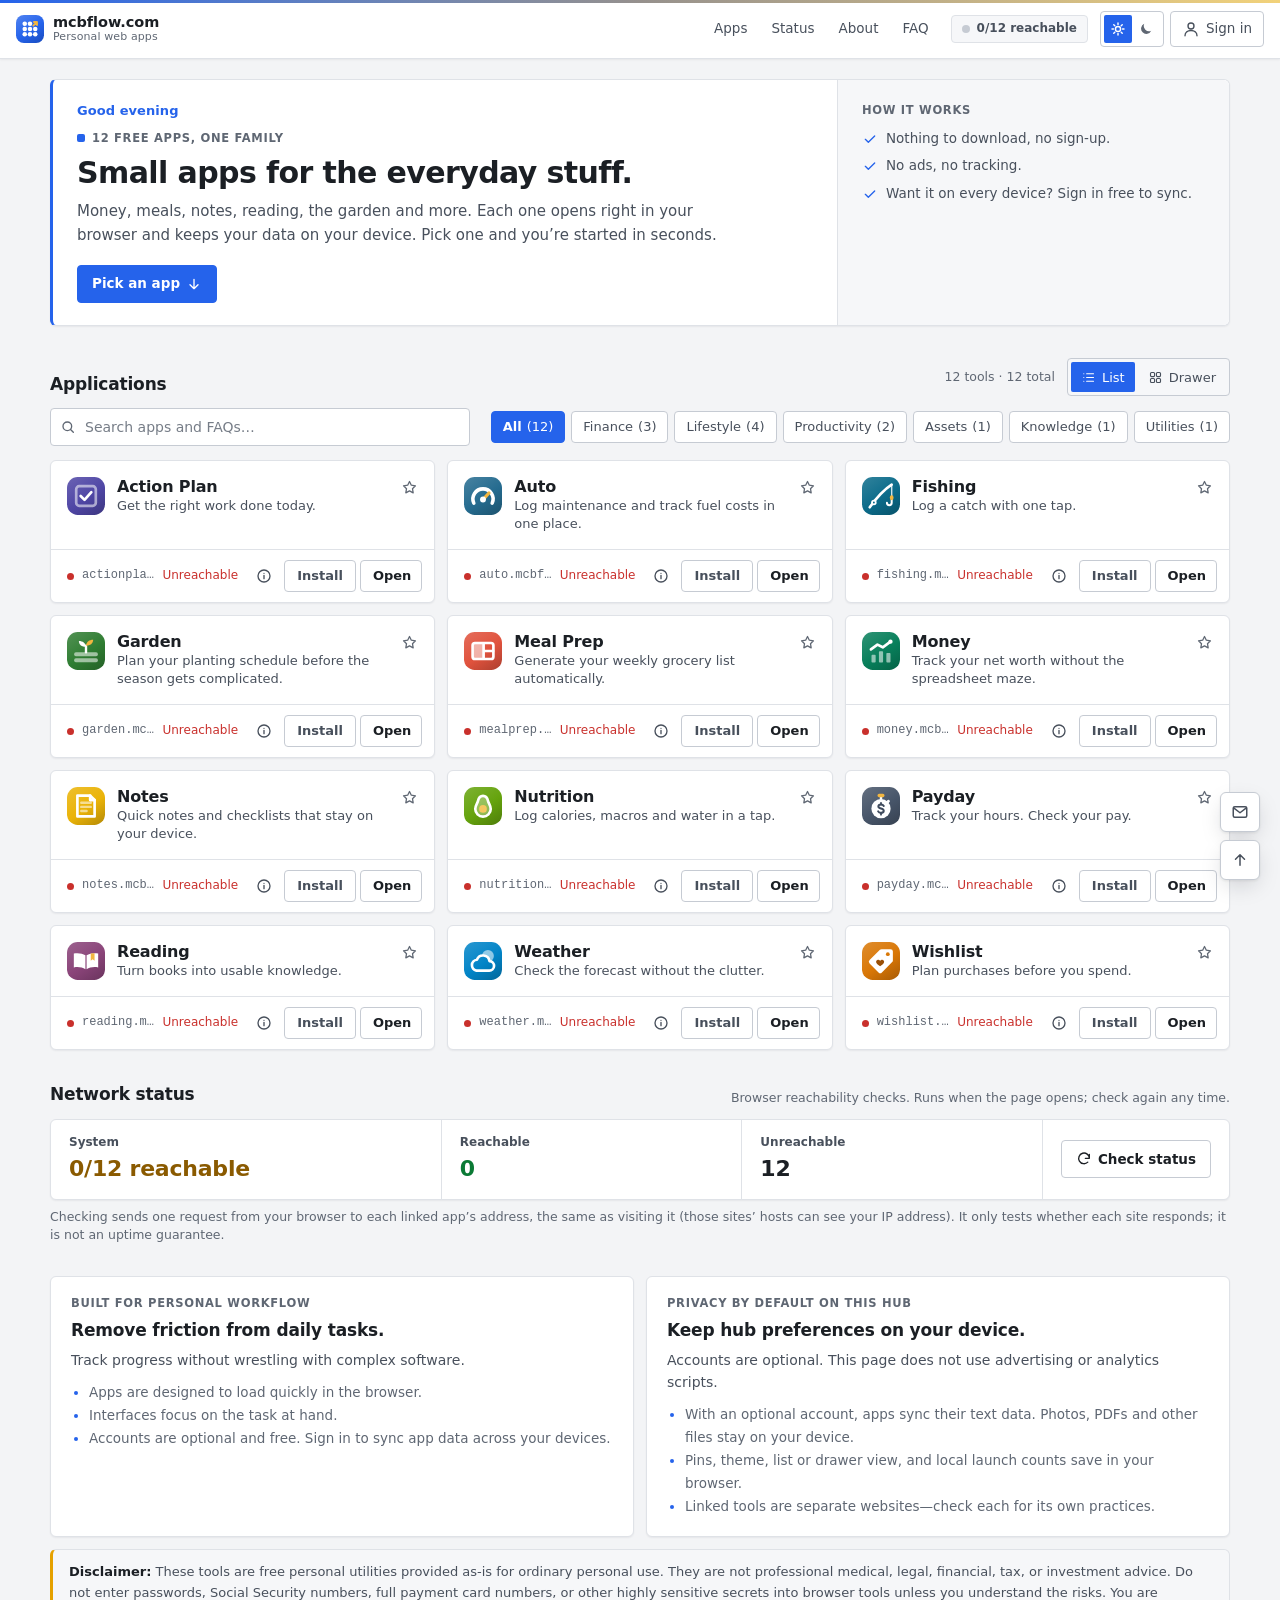
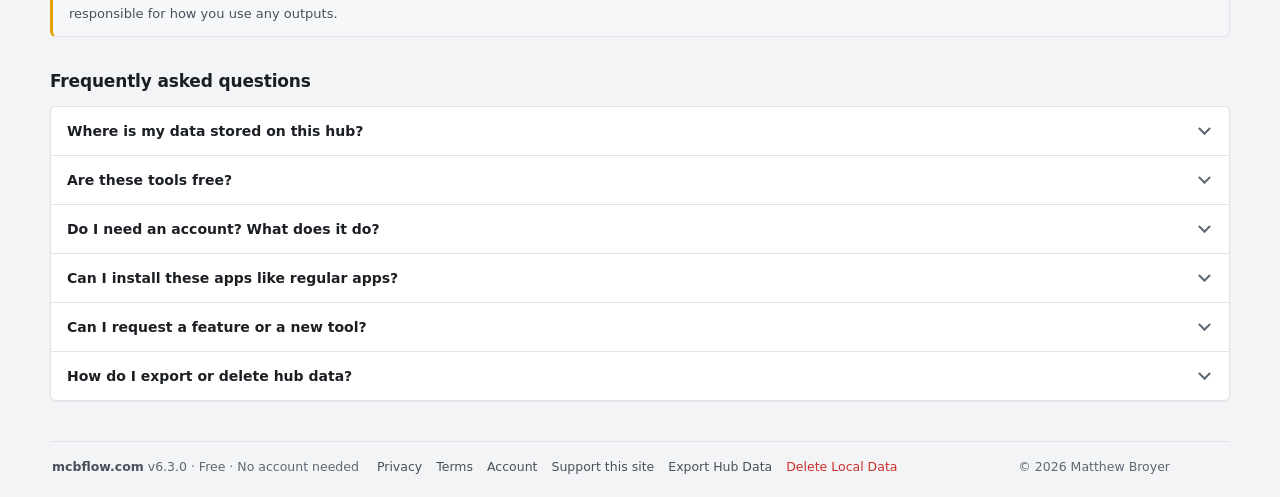
==== commit 27a19839: "Add files via upload" ====
--- a/index.html
+++ b/index.html
@@ -4,7 +4,7 @@
 <meta charset="UTF-8">
 <meta name="viewport" content="width=device-width, initial-scale=1.0">
 <meta name="theme-color" content="#ffffff">
-<meta name="description" content="mcbflow.com: Practical browser tools for spreadsheet users. Free, local-first personal web apps.">
+<meta name="description" content="Free, small browser apps for money, meals, notes, reading and more. Nothing to download, and your data stays on your device.">
 <meta name="referrer" content="strict-origin-when-cross-origin">
 <meta http-equiv="Content-Security-Policy" content="default-src 'none'; script-src 'self' 'unsafe-inline'; style-src 'self' 'unsafe-inline'; img-src 'self' data:; connect-src https:; base-uri 'none'; form-action 'none'">
 <title>mcbflow.com: Personal Web Apps</title>
@@ -27,7 +27,7 @@
 if (window.top !== window.self) { document.documentElement.style.display = "none"; try { window.top.location = window.self.location.href; } catch (_) {} }
 </script>
 <link rel="stylesheet" href="/hub.css">
-<link rel="stylesheet" href="/mb-suite-topbar.css"><!-- shared MB Suite top bar v3.3.0, unchanged; keep it the last stylesheet -->
+<link rel="stylesheet" href="/mb-suite-topbar.css"><!-- shared MB Suite top bar (version on its line 2), unchanged; keep it the last stylesheet -->
 </head>
 <body>
 
@@ -49,10 +49,10 @@
     <a href="#status-title">Status</a>
     <a href="#about">About</a>
     <a href="#faq">FAQ</a>
-    <span class="navStatus" title="Linked app reachability">
+    <button type="button" class="navStatus" id="navStatus" title="Check whether the apps are reachable" aria-label="App status: not checked. Check again">
      <span id="navStatusDot" class="statusDot dim" aria-hidden="true"></span>
      <span id="navStatusText">Not checked</span>
-    </span>
+    </button>
    </nav>
    <button id="themeToggle" class="themesw" type="button" role="switch" aria-checked="false" aria-label="Dark mode" title="Dark mode"><span class="tk"><svg class="i-sun" viewBox="0 0 20 20" width="14" height="14" aria-hidden="true" fill="none" stroke="currentColor" stroke-width="1.8" stroke-linecap="round"><circle cx="10" cy="10" r="3.2"/><path d="M10 2.5v1.8M10 15.7v1.8M2.5 10h1.8M15.7 10h1.8M4.7 4.7l1.3 1.3M14 14l1.3 1.3M4.7 15.3 6 14M14 6l1.3-1.3"/></svg><svg class="i-moon" viewBox="0 0 20 20" width="14" height="14" aria-hidden="true" fill="currentColor"><path d="M16.5 12.2A6.6 6.6 0 0 1 7.8 3.5a6.6 6.6 0 1 0 8.7 8.7Z"/></svg><i class="th"></i></span></button>
    <a id="accountBtn" class="tb tb-acct" href="/account.html" aria-label="Sign in to sync across devices" title="Sign in to sync across devices (optional)"><svg class="mbs-i" viewBox="0 0 24 24" fill="none" stroke="currentColor" stroke-width="1.8" stroke-linecap="round" stroke-linejoin="round" aria-hidden="true" focusable="false"><circle cx="12" cy="8" r="4"/><path d="M4 21c0-4.4 3.6-7 8-7s8 2.6 8 7"/></svg><span class="tb-lbl">Sign in</span></a>
@@ -67,17 +67,17 @@
   <div class="heroGrid">
    <div class="heroMain">
     <p class="mb-greet" id="greet"></p>
-    <span class="kicker"><span class="kickerMark" aria-hidden="true"></span>For spreadsheet power users</span>
-    <h1 id="heroTitle">Ditch complex spreadsheets for fast browser apps.</h1>
-    <p class="heroCopy">You rely on spreadsheets to manage finances, meals, and tasks because standard software is bloated. These tools turn those kinds of systems into lightweight browser apps that load quickly and can keep data on your device.</p>
-    <a href="#apps" class="btn btnPrimary">Browse applications <svg class="i" viewBox="0 0 24 24" aria-hidden="true"><path d="M12 5v14M6 13l6 6 6-6"/></svg></a>
+    <span class="kicker"><span class="kickerMark" aria-hidden="true"></span>12 free apps, one family</span>
+    <h1 id="heroTitle">Small apps for the everyday stuff.</h1>
+    <p class="heroCopy">Money, meals, notes, reading, the garden and more. Each one opens right in your browser and keeps your data on your device. Pick one and you’re started in seconds.</p>
+    <a href="#apps" class="btn btnPrimary">Pick an app <svg class="i" viewBox="0 0 24 24" aria-hidden="true"><path d="M12 5v14M6 13l6 6 6-6"/></svg></a>
    </div>
    <aside class="heroSide">
-    <div class="sideTitle">Built for speed</div>
+    <div class="sideTitle">How it works</div>
     <ul class="sideText">
-     <li><svg class="i" viewBox="0 0 24 24" aria-hidden="true"><path d="M5 12.5l4.5 4.5L19 7.5"/></svg>This hub runs in your browser.</li>
-     <li><svg class="i" viewBox="0 0 24 24" aria-hidden="true"><path d="M5 12.5l4.5 4.5L19 7.5"/></svg>Hub preferences stay on this device.</li>
-     <li><svg class="i" viewBox="0 0 24 24" aria-hidden="true"><path d="M5 12.5l4.5 4.5L19 7.5"/></svg>No paywalls. Accounts are optional and free.</li>
+     <li><svg class="i" viewBox="0 0 24 24" aria-hidden="true"><path d="M5 12.5l4.5 4.5L19 7.5"/></svg>Nothing to download, no sign-up.</li>
+     <li><svg class="i" viewBox="0 0 24 24" aria-hidden="true"><path d="M5 12.5l4.5 4.5L19 7.5"/></svg>No ads, no tracking.</li>
+     <li><svg class="i" viewBox="0 0 24 24" aria-hidden="true"><path d="M5 12.5l4.5 4.5L19 7.5"/></svg>Want it on every device? Sign in free to sync.</li>
     </ul>
    </aside>
   </div>
@@ -113,7 +113,7 @@
  <section class="section" aria-labelledby="status-title">
   <div class="sectionHead">
    <h2 id="status-title" class="sectionTitle">Network status</h2>
-   <div class="sectionMeta">Browser reachability checks. Runs only when you ask.</div>
+   <div class="sectionMeta">Browser reachability checks. Runs when the page opens; check again any time.</div>
   </div>
   <div class="statusBoard" role="status" aria-live="polite">
    <div class="statusBlock">
@@ -202,7 +202,7 @@
    <div class="faq-item">
     <button class="faq-btn" type="button" aria-expanded="false" aria-controls="faq-ans-4">How do I export or delete hub data?</button>
     <div class="faq-content" id="faq-ans-4" aria-hidden="true">
-     <p>Use Export Hub Data or Delete Local Data in the footer. Delete removes this site’s local storage keys for theme, pins, launch counts, the list/app drawer choice and the storage notice preference in this browser. It doesn’t sign you out.</p>
+     <p>Use Export Hub Data or Delete Local Data in the footer. Delete removes this site’s local storage keys for theme, pins, launch counts, and the list/app drawer choice in this browser. It doesn’t sign you out.</p>
     </div>
    </div>
   </div>
@@ -212,7 +212,7 @@
 <footer class="siteFooter">
  <div class="shell">
   <div class="mb-foot">
-   <p class="mb-foot-main"><b>mcbflow.com</b> v6.2.0 · Free · No account needed</p>
+   <p class="mb-foot-main"><b>mcbflow.com</b> v6.3.0 · Free · No account needed</p>
    <nav class="mb-foot-links" aria-label="About mcbflow.com">
     <button type="button" id="openPrivacy">Privacy</button>
     <button type="button" id="openTerms">Terms</button>
@@ -273,13 +273,12 @@
     <li>Pinned app IDs</li>
     <li>Whether you view the apps as a list or as an app drawer</li>
     <li>Local launch counts for listed apps</li>
-    <li>Whether you dismissed the local-storage notice</li>
    </ul>
    <p>These values are kept in your browser’s local storage for this site. This page does not send them anywhere. They stay until you delete them with <strong>Delete Local Data</strong> in the footer or clear your browser’s site data. <strong>Export Hub Data</strong> saves a copy to your own device.</p>
    <h3>What leaves your browser</h3>
    <ul>
     <li>This site is hosted on GitHub Pages. GitHub logs visitors’ IP addresses for security purposes, as it does for every GitHub Pages site. Those logs are controlled by GitHub, not by this page’s code, and are covered by the <a href="https://docs.github.com/en/site-policy/privacy-policies/github-general-privacy-statement" target="_blank" rel="noopener noreferrer">GitHub Privacy Statement</a>.</li>
-    <li>If you press <strong>Check status</strong>, your browser sends one request to each listed app’s address to see whether it responds. Those sites’ hosts can see that request the way they would see a visit. Nothing from this page’s local storage is included.</li>
+    <li>When the page opens (and when you press <strong>Check status</strong> or the status chip), your browser sends one request to each listed app’s address to see whether it responds. Those sites’ hosts can see that request the way they would see a visit. Nothing from this page’s local storage is included.</li>
     <li>If you open a linked app, your browser goes to that site.</li>
     <li>If you click “Support this site,” your browser opens buymeacoffee.com, a separate service with its own privacy policy. This page does not send it any of your local storage data.</li>
     <li>If you email me, I receive your email address and whatever you write, and I use it to reply to you.</li>
@@ -364,13 +363,9 @@
  </div>
 </div>
 
-<div id="toast" class="toast" role="status" aria-live="polite">Copied</div>
-
-<div id="storageBanner" class="storage-banner" role="region" aria-label="Local storage notice">
- <div>This site uses browser local storage for pins, local launch counts, theme and view. No advertising or analytics scripts are included in this page.</div>
- <button id="acceptStorage" class="btn btnPrimary sm" type="button">Got it</button>
-</div>
-
+
+
+<script src="/mb-ui.js"></script>
 <script src="/mb-avatars.js"></script>
 <script>
 const APPS = [
@@ -600,6 +595,7 @@
  document.getElementById("systemStatus").textContent = off === 0 ? "All reachable" : `${live}/${APPS.length} reachable`;
  document.getElementById("systemStatus").className = `statusValue ${off === 0 ? "green" : "orange"}`;
  document.getElementById("navStatusDot").className = `statusDot ${off === 0 ? "green" : "dim"}`; document.getElementById("navStatusText").textContent = `${live}/${APPS.length} reachable`;
+ document.getElementById("navStatus").setAttribute("aria-label", `App status: ${live} of ${APPS.length} reachable. Check again`);
  checkAll.running = false;
 }
 
@@ -655,7 +651,7 @@
     t.remove();
   }
 }
-let toastTimer; function showToast(m) { const t = document.getElementById("toast"); t.textContent = m; t.classList.add("show"); clearTimeout(toastTimer); toastTimer = setTimeout(() => t.classList.remove("show"), 1800); }
+function showToast(m) { if (window.MBUI) MBUI.toast(m); }   // 6.3.0: the shared toast (mb-ui.js), same as every app
 
 function exportHubData() {
   const payload = {
@@ -693,6 +689,9 @@
  });
 
  document.getElementById("refreshStatus").addEventListener("click", checkAll);
+ document.getElementById("navStatus").addEventListener("click", checkAll);
+ // check once when the page opens (a few quiet no-cors requests to the apps' own addresses; no data sent)
+ (window.requestIdleCallback || (f => setTimeout(f, 800)))(() => { if (navigator.onLine !== false) checkAll(); });
 
  document.querySelectorAll("[data-hubview]").forEach(b => b.addEventListener("click", () => {
   if (state.view === b.dataset.hubview) return;
@@ -759,13 +758,6 @@
   });
  });
 
- if (!load(NOTICE_KEY, false)) {
-  setTimeout(() => document.getElementById("storageBanner").classList.add("show"), 500);
- }
- document.getElementById("acceptStorage").addEventListener("click", () => {
-  save(NOTICE_KEY, true);
-  document.getElementById("storageBanner").classList.remove("show");
- });
 
 
  document.getElementById("openPrivacy").addEventListener("click", () => openModal("privacyModal"));
--- a/hub.css
+++ b/hub.css
@@ -74,6 +74,9 @@
 .topnav a[aria-current="true"]{color:var(--accent);font-weight:600;box-shadow:inset 0 -2px 0 var(--accent)}
 .topnav a:focus-visible{outline-offset:-2px}
 .navStatus{display:flex;align-items:center;gap:7px;align-self:center;margin:0 6px 0 10px;padding:0 10px;height:28px;border:1px solid var(--border);border-radius:var(--r-sm);background:var(--surface-2);font-size:12px;font-weight:550;color:var(--ink-2);white-space:nowrap}
+button.navStatus{font:inherit;font-size:12px;font-weight:550;cursor:pointer}
+button.navStatus:hover{border-color:var(--border-strong);background:var(--surface)}
+button.navStatus:focus-visible{outline:2px solid var(--accent);outline-offset:2px}
 .statusDot{width:8px;height:8px;border-radius:50%;display:inline-block;background:var(--muted)}
 .statusDot.green{background:var(--good)}
 .statusDot.dim{background:var(--border-strong)}
@@ -278,12 +281,7 @@
 #scrollTopBtn{opacity:0;visibility:hidden;pointer-events:none}
 #scrollTopBtn.visible{opacity:1;visibility:visible;pointer-events:auto}
 
-.storage-banner{position:fixed;left:20px;bottom:20px;z-index:100;max-width:440px;display:flex;align-items:center;gap:14px;padding:12px 12px 12px 16px;background:var(--surface);border:1px solid var(--border-strong);border-left:3px solid var(--accent);border-radius:var(--r);box-shadow:var(--shadow-pop);font-size:13px;line-height:1.5;color:var(--ink-2);opacity:0;visibility:hidden;transform:translateY(8px);transition:opacity .15s ease,transform .15s ease,visibility .15s}
-.storage-banner.show{opacity:1;visibility:visible;transform:none}
-.storage-banner .btn{flex:none}
-
-.toast{position:fixed;left:50%;bottom:24px;z-index:120;transform:translate(-50%,8px);padding:9px 14px;border-radius:var(--r);background:var(--ink);color:var(--surface);font-size:13px;font-weight:550;box-shadow:var(--shadow-pop);opacity:0;pointer-events:none;transition:opacity .15s ease,transform .15s ease}
-.toast.show{opacity:1;transform:translate(-50%,0)}
+
 
 /* ---- responsive ---- */
 @media(max-width:940px){
@@ -324,12 +322,11 @@
   .modalList,.modalMeta{grid-template-columns:1fr}
   .modalFoot .btn{flex:1}
   .floating-group{right:max(12px,env(safe-area-inset-right));bottom:max(12px,env(safe-area-inset-bottom))}
-  .storage-banner{left:12px;right:12px;bottom:12px;max-width:none;flex-direction:column;align-items:stretch}
-}
+  }
 @media(prefers-reduced-motion:reduce){
   *,*::before,*::after{scroll-behavior:auto!important;transition:none!important;animation:none!important}
 }
-@media print{.topbar,.floating-group,.storage-banner,.toast{display:none}.card,.aboutBlock,.faq-list,.statusBoard,.heroGrid{box-shadow:none}}
+@media print{.topbar,.floating-group{display:none}.card,.aboutBlock,.faq-list,.statusBoard,.heroGrid{box-shadow:none}}
 
 /* =====================================================================
    HUB TOP BAR (v6.2.0) — the shared bar rules live in /mb-suite-topbar.css v3.3.0 (loaded last, unchanged).
@@ -341,7 +338,7 @@
 /* hub: same 3px family line on top as the apps */
 body::before{content:"";position:fixed;left:0;right:0;top:0;height:3px;z-index:60;pointer-events:none;background:linear-gradient(90deg,var(--accent),color-mix(in srgb,var(--accent) 45%,#F2B640),#F2D27A)}
 /* hub: brand at the same spot and size as the apps' brand (logo x=16 desktop, 12 phone; line 2 hides under 420px) */
-.topbar .topbarInner.shell{width:auto;max-width:none;margin:0;padding:0 16px}
+.topbar .topbarInner.shell{width:auto;max-width:none;margin:3px 0 0;padding:0 16px;height:calc(var(--bar-h) - 4px)} /* same box as the apps' bar: 3px stripe + 52px row + 1px border = 56px, logo centred at 29px */
 .topbar .brand{gap:9px;padding:6px 8px;margin-left:-8px;border-radius:var(--r-sm)}
 .topbar .brand:hover{background:var(--surface-2)}
 .topbar .brandName{font-size:14.5px;font-weight:650;letter-spacing:-.005em;line-height:1.15}
--- a/mb-suite-topbar.css
+++ b/mb-suite-topbar.css
@@ -1,9 +1,19 @@
 /* =====================================================================
-   mb-suite-topbar.css v3.3.0  ·  2026-10-16  ·  SHARED FILE: copy into every app UNCHANGED, load LAST
+   mb-suite-topbar.css v3.5.0  ·  2026-10-17  ·  SHARED FILE: copy into every app UNCHANGED, load LAST
    (after every other stylesheet / <style> block). Apps whose CSP has no style-src 'self' inline it as the
    last <style> block, byte-for-byte. If you edit it, raise the version on this line and in
    "SHARED FILES/SHARED-FILES-VERSIONS.md", then copy it into every app.
 
+   v3.5.0 (2026-10-17, later) adds:
+     · keyboard-shortcut hints (<kbd>) hidden on touch-only devices (the Data menu showed Ctrl+S on phones)
+     · Settings page column: left-aligned, max 780px, in every app (.mb-set)
+   v3.4.0 (2026-10-17) adds:
+     · welcome banner (.cu-banner) one height everywhere: 128px desktop, 148px phones; greeting 1 line, title and
+       subtitle up to 2 lines each; the art fades in from the left instead of ending in a hard edge, and on phones it
+       spans the banner (showing the whole picture) and fades out under the text
+     · .bnav .bn-add  center "Add" button in the phone bottom bar (icon only, aria-label "Add …")
+     · .mb-pair buttons center their icon + label
+     · Settings row labels (.mb-set-l) wrap long names instead of widening the page
    v3.3.0 (2026-10-16) adds, on top of the v3.2.2 top bar:
      · every bar control is one height: the theme switch fills the bar height (36px desktop, 42px phones;
        it was a 28px pill next to 36/42px buttons), the account button is a normal .tb
@@ -424,9 +434,36 @@
 .mb-info svg{width:15px;height:15px;flex:none;color:var(--muted,#6b7280)}
 /* Two actions side by side on a phone share the row 50/50 (no lopsided pairs). */
 .mb-pair{display:grid;grid-template-columns:minmax(0,1fr) minmax(0,1fr);gap:8px}
-.mb-pair > *{width:100%;min-width:0}
+.mb-pair > *{width:100%;min-width:0;justify-content:center;text-align:center}
 /* Nothing in the welcome screen runs off the edge on narrow phones. */
 .mbw-alt .mbw-btn,.mbw-foot .mbw-btn{max-width:100%}
 .mbw-alt .mbw-btn{white-space:normal;text-align:left;line-height:1.25;min-height:40px}
 @media (max-width:420px){ .mbw-alt .mbw-btn{flex:1 1 100%;justify-content:flex-start} }
 .mbw-body{overflow-wrap:anywhere}
+
+/* ---------- v3.4.0 · welcome banner: one height, soft art edge, phone composition ---------- */
+.cu-banner:not(.slim){box-sizing:border-box;height:128px;min-height:0;overflow:hidden;display:flex;align-items:center}
+.cu-banner:not(.slim) .cu-txt{min-width:0}
+.cu-banner .mb-greet{white-space:nowrap;overflow:hidden;text-overflow:ellipsis}
+.cu-banner .cu-t,.cu-banner .cu-s{display:-webkit-box;-webkit-box-orient:vertical;-webkit-line-clamp:2;line-clamp:2;overflow:hidden}
+.cu-banner .cu-art:not(.at-bottom):not(.at-top):not(.inline){-webkit-mask-image:linear-gradient(90deg,transparent 0,#000 45%);mask-image:linear-gradient(90deg,transparent 0,#000 45%)}
+@media (max-width:600px){
+  .cu-banner:not(.slim){height:148px;padding:16px}
+  .cu-banner:not(.slim) .cu-txt{max-width:58%}
+  .cu-banner .cu-art:not(.at-bottom):not(.at-top):not(.inline){left:0;right:0;width:100%;max-width:none;
+    -webkit-mask-image:linear-gradient(90deg,transparent 0,transparent 38%,rgba(0,0,0,.5) 58%,#000 80%);mask-image:linear-gradient(90deg,transparent 0,transparent 38%,rgba(0,0,0,.5) 58%,#000 80%)}
+}
+
+/* ---------- v3.4.0 · center Add button in the phone bottom bar ---------- */
+.bnav .bn-add{align-self:center;justify-self:center;display:inline-flex!important;align-items:center;justify-content:center;width:52px;height:44px;min-height:44px!important;padding:0!important;gap:0!important;
+  border:0;border-radius:var(--r,6px)!important;background:var(--g-pri,var(--accent))!important;color:var(--accent-ink,#fff)!important;box-shadow:0 2px 8px rgba(16,24,40,.18);cursor:pointer}
+.bnav .bn-add svg{width:24px!important;height:24px!important}
+.bnav .bn-add:hover{filter:brightness(1.05)}
+.bnav .bn-add:active{filter:brightness(.94)}
+.bnav .bn-add:focus-visible{outline:2px solid var(--accent);outline-offset:2px}
+.bnav .bn-add > span:not(.sr-only){display:none}
+.mb-set-l,.mb-set-l b,.mb-set-l small{min-width:0;overflow-wrap:anywhere}   /* 3.4.0: long names in Settings rows wrap */
+
+/* ---------- v3.5.0 ---------- */
+@media (hover:none) and (pointer:coarse){ .page-bar kbd,.mb-dm kbd,.mb-dm-it kbd,.tb kbd{display:none!important} }
+.mb-set{max-width:780px;margin-left:0;margin-right:auto}
